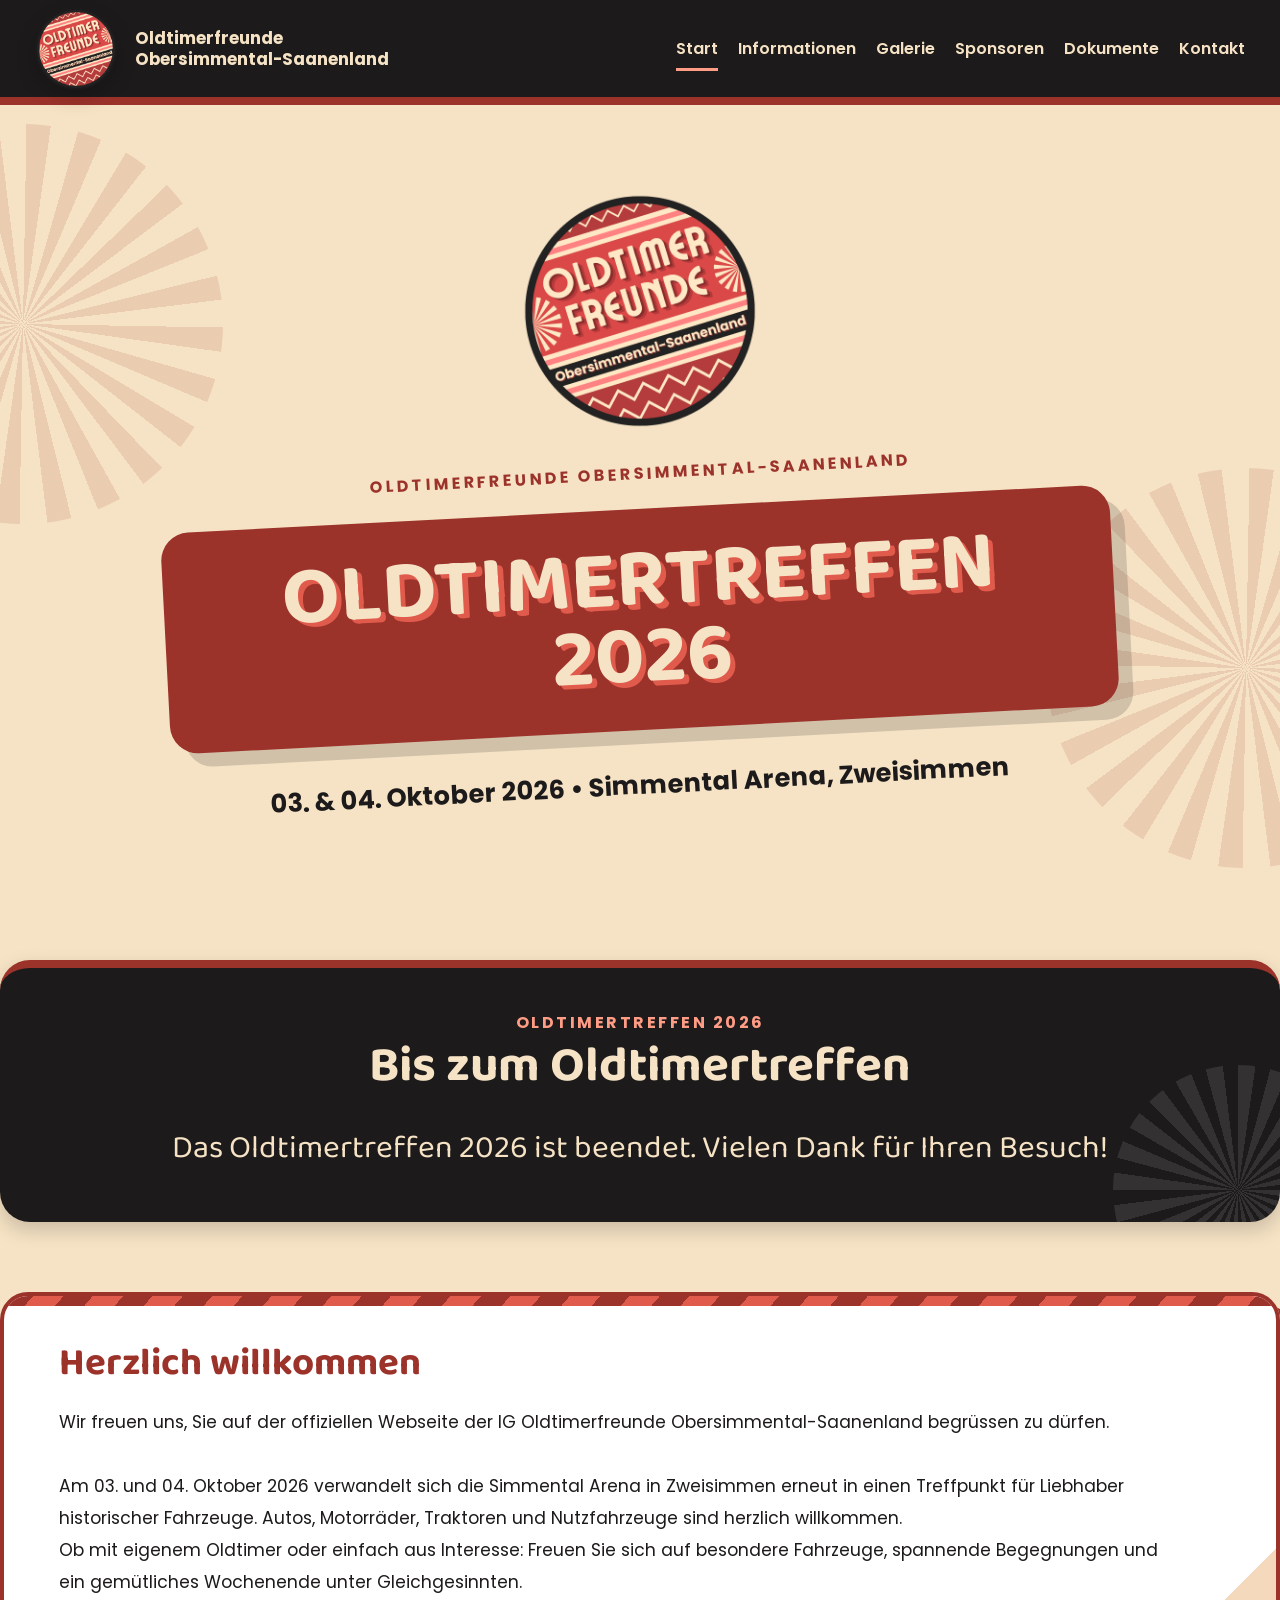
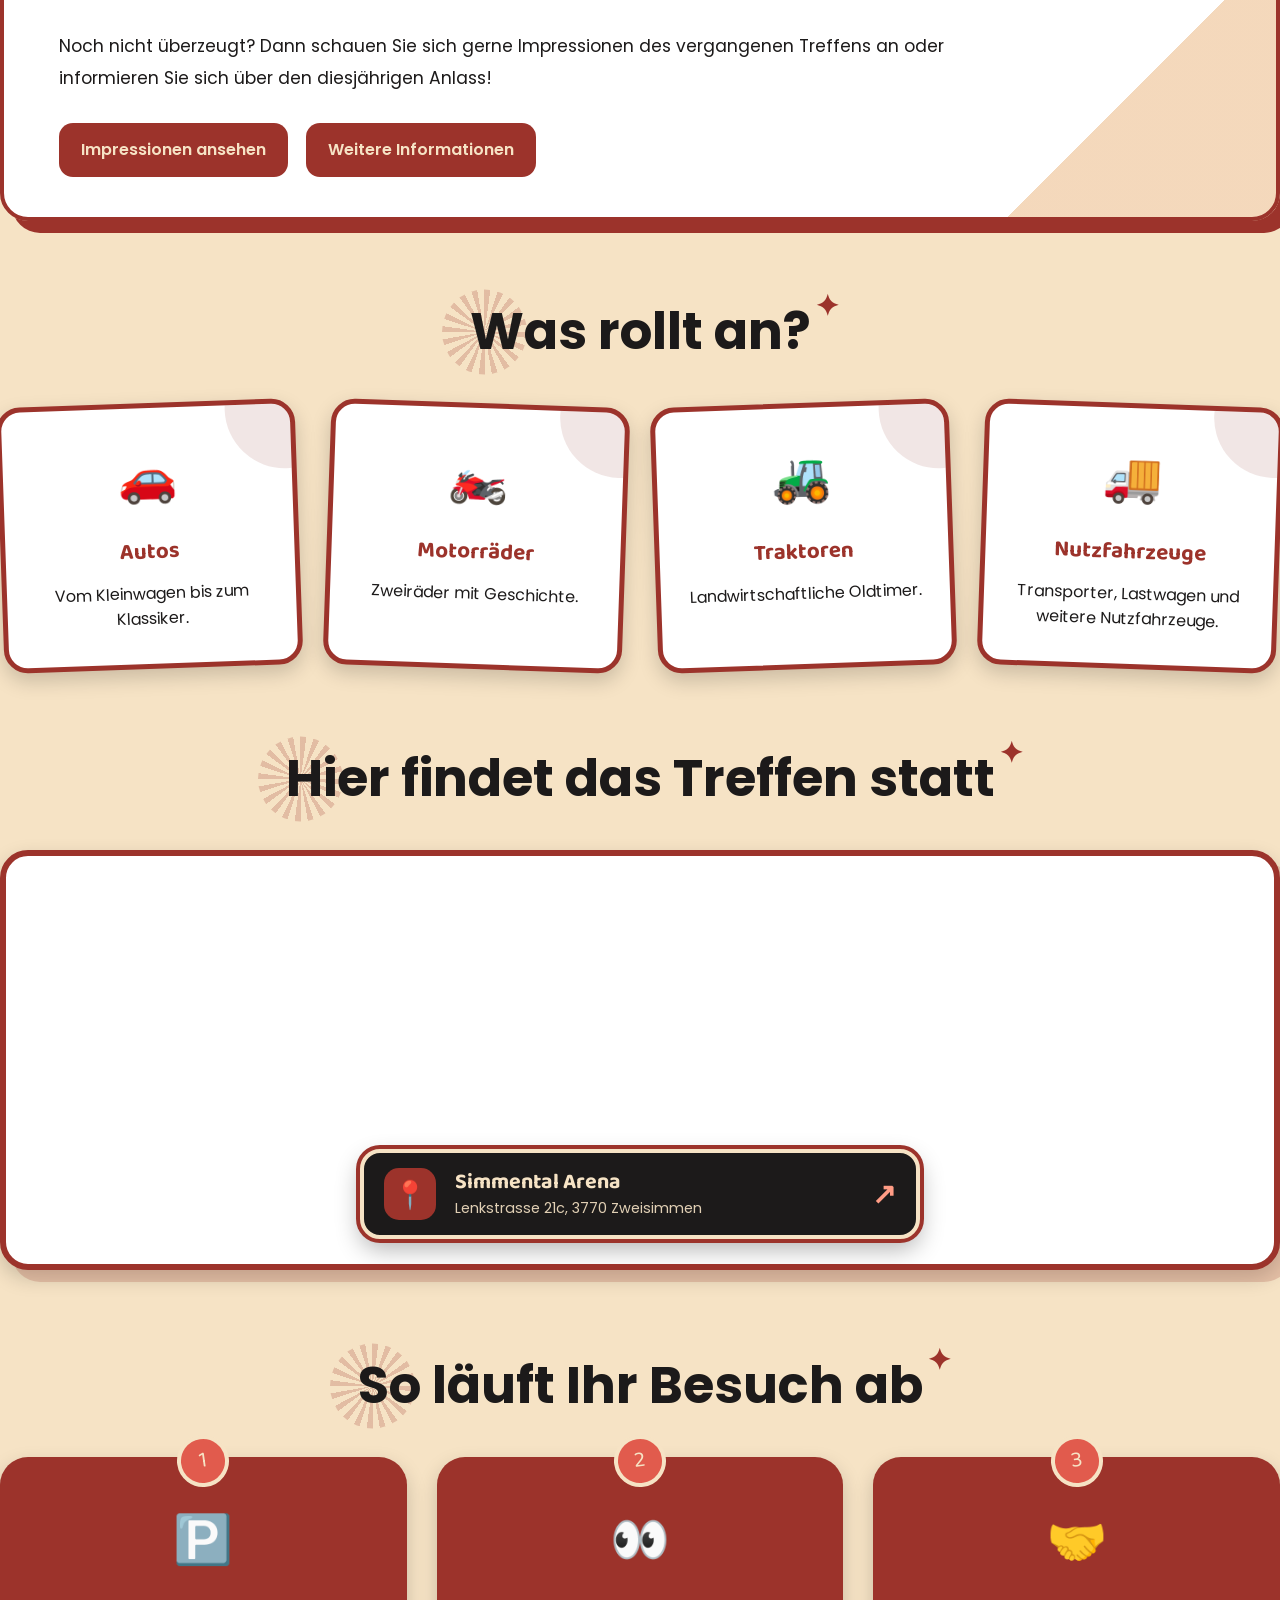
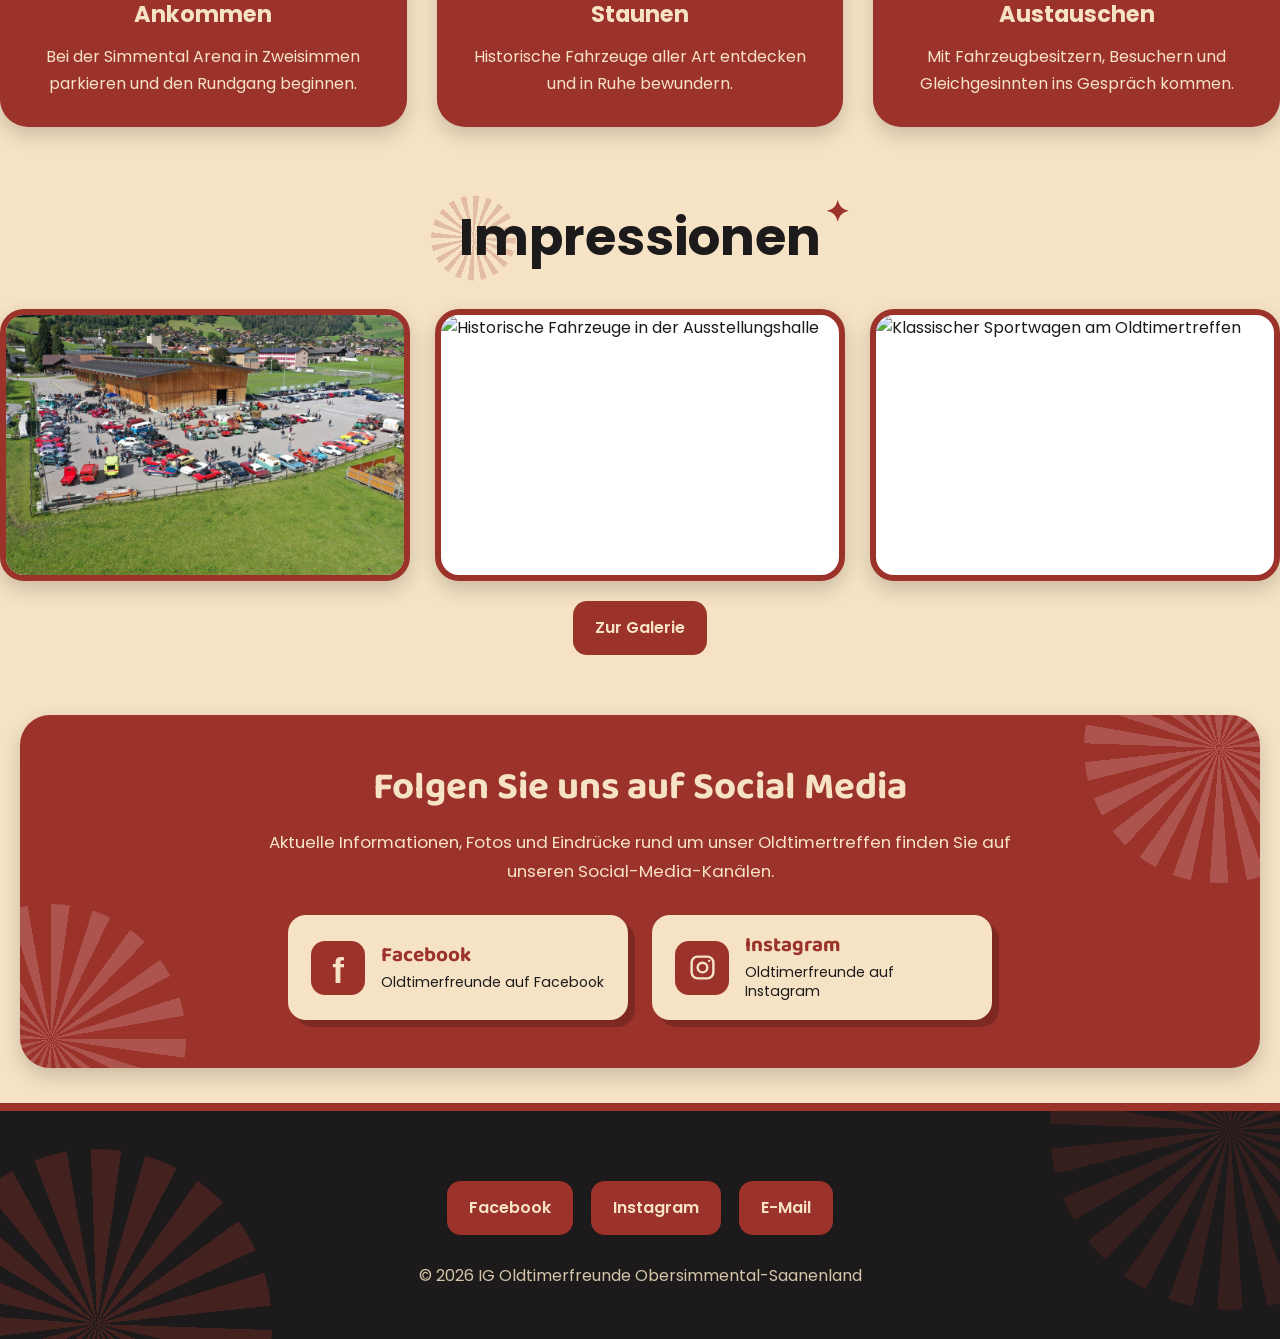
==== index.html @ 435eabb6 "Change logo image format from JPG to PNG Updated logo image format from JPG to PNG and adjusted refe" ====
<!doctype html>
<html lang="de">
    <head>
        <meta charset="UTF-8" />
        <meta name="viewport" content="width=device-width, initial-scale=1" />

        <title>Oldtimerfreunde Obersimmental-Saanenland | Startseite</title>

        <meta
            name="description"
            content="Offizielle Webseite der IG Oldtimerfreunde Obersimmental-Saanenland und des Oldtimertreffens 2026 in Zweisimmen." />

        <link rel="preconnect" href="https://fonts.googleapis.com" />
        <link rel="preconnect" href="https://fonts.gstatic.com" crossorigin />

        <link
            href="https://fonts.googleapis.com/css2?family=Poppins:ital,wght@0,100;0,200;0,300;0,400;0,500;0,600;0,700;0,800;0,900;1,100;1,200;1,300;1,400;1,500;1,600;1,700;1,800;1,900&family=Baloo+2:wght@500;600;700;800&display=swap"
            rel="stylesheet" />

        <link rel="icon" href="./images/logo.png" type="image/png" />
        <link rel="stylesheet" href="./stylesheet 2.0.css" />
    </head>

    <body>
        <!-- ================================================= -->
        <!-- HEADER -->
        <!-- ================================================= -->

        <header>
            <div class="header-left">
                <a href="./index.html" aria-label="Zur Startseite">
                    <img
                        src="./images/logo.png"
                        alt="Logo der Oldtimerfreunde Obersimmental-Saanenland"
                        class="brand-logo" />
                </a>

                <div class="brand">
                    Oldtimerfreunde<br />
                    Obersimmental-Saanenland
                </div>
            </div>

            <input type="checkbox" id="nav-toggle" class="nav-toggle" aria-label="Navigation öffnen" />

            <label for="nav-toggle" class="nav-toggle-label"> ☰ </label>

            <nav aria-label="Hauptnavigation">
                <a href="./index.html" class="active" aria-current="page"> Start </a>

                <a href="./Informationen.html"> Informationen </a>

                <a href="./galerie.html"> Galerie </a>

                <a href="./sponsoren.html"> Sponsoren </a>

                <a href="./dokumente.html"> Dokumente </a>

                <a href="./kontakt.html"> Kontakt </a>
            </nav>
        </header>

        <main>
            <!-- ================================================= -->
            <!-- HERO -->
            <!-- ================================================= -->

            <section class="hero">
                <div class="hero-decoration left"></div>
                <div class="hero-decoration right"></div>

                <div class="hero-content">
                    <img
                        src="./images/logo.png"
                        class="hero-logo"
                        alt="Logo der Oldtimerfreunde Obersimmental-Saanenland" />

                    <p class="hero-subtitle">Oldtimerfreunde Obersimmental-Saanenland</p>

                    <div class="hero-title">
                        <h1>
                            OLDTIMERTREFFEN<br />
                            2026
                        </h1>
                    </div>

                    <p class="hero-date">03. &amp; 04. Oktober 2026 • Simmental Arena, Zweisimmen</p>
                </div>
            </section>

            <!-- ================================================= -->
            <!-- COUNTDOWN -->
            <!-- ================================================= -->

            <section class="countdown" aria-labelledby="countdown-title">
                <p class="countdown-label">Oldtimertreffen 2026</p>

                <h2 id="countdown-title">Bis zum Oldtimertreffen</h2>

                <div id="countdown" class="countdown-grid" aria-live="polite">
                    <div class="countdown-unit">
                        <strong id="countdown-days">--</strong>
                        <span id="countdown-days-label">Tage</span>
                    </div>

                    <div class="countdown-unit">
                        <strong id="countdown-hours">--</strong>
                        <span id="countdown-hours-label">Stunden</span>
                    </div>

                    <div class="countdown-unit">
                        <strong id="countdown-minutes">--</strong>
                        <span id="countdown-minutes-label">Minuten</span>
                    </div>

                    <div class="countdown-unit">
                        <strong id="countdown-seconds">--</strong>
                        <span id="countdown-seconds-label">Sekunden</span>
                    </div>
                </div>
            </section>

            <!-- ================================================= -->
            <!-- WILLKOMMEN -->
            <!-- ================================================= -->
            <section class="welcome">
                <h2>Herzlich willkommen</h2>

                <p>
                    Wir freuen uns, Sie auf der offiziellen Webseite der IG Oldtimerfreunde Obersimmental-Saanenland
                    begrüssen zu dürfen.
                    <br /><br />
                    Am 03. und 04. Oktober 2026 verwandelt sich die Simmental Arena in Zweisimmen erneut in einen
                    Treffpunkt für Liebhaber historischer Fahrzeuge. Autos, Motorräder, Traktoren und Nutzfahrzeuge sind
                    herzlich willkommen.
                    <br />
                    Ob mit eigenem Oldtimer oder einfach aus Interesse: Freuen Sie sich auf besondere Fahrzeuge,
                    spannende Begegnungen und ein gemütliches Wochenende unter Gleichgesinnten.
                    <br /><br />
                    Noch nicht überzeugt? Dann schauen Sie sich gerne Impressionen des vergangenen Treffens an oder <br />
                    informieren Sie sich über den diesjährigen Anlass!
                </p>

                <div class="button">
                    <a href="./galerie.html"> Impressionen ansehen </a>

                    <a href="./Informationen.html"> Weitere Informationen </a>
                </div>
            </section>
            <!-- ================================================= -->
            <!-- FAHRZEUGE -->
            <!-- ================================================= -->

            <section>
                <h2 class="section-heading">Was rollt an?</h2>

                <div class="vehicle-grid">
                    <div class="vehicle-card">
                        <span class="icon" aria-hidden="true"> 🚗 </span>

                        <h3>Autos</h3>

                        <p>Vom Kleinwagen bis zum Klassiker.</p>
                    </div>

                    <div class="vehicle-card">
                        <span class="icon" aria-hidden="true"> 🏍️ </span>

                        <h3>Motorräder</h3>

                        <p>Zweiräder mit Geschichte.</p>
                    </div>

                    <div class="vehicle-card">
                        <span class="icon" aria-hidden="true"> 🚜 </span>

                        <h3>Traktoren</h3>

                        <p>Landwirtschaftliche Oldtimer.</p>
                    </div>

                    <div class="vehicle-card">
                        <span class="icon" aria-hidden="true"> 🚚 </span>

                        <h3>Nutzfahrzeuge</h3>

                        <p>Transporter, Lastwagen und weitere Nutzfahrzeuge.</p>
                    </div>
                </div>
            </section>
            
            <!-- ================================================= -->
            <!-- STANDORT -->
            <!-- ================================================= -->

            <section class="location-section">

                <h2 class="section-heading">
                    Hier findet das Treffen statt
                </h2>

                <div class="location-map-card">

                    <iframe
                        src="https://www.google.com/maps?q=Simmental%20Arena%2C%20Lenkstrasse%2021c%2C%203770%20Zweisimmen&output=embed"
                        title="Karte mit Standort der Simmental Arena in Zweisimmen"
                        loading="lazy"
                        tabindex="-1"
                        referrerpolicy="no-referrer-when-downgrade"
                    ></iframe>

                    <a
                        href="https://www.google.com/maps/search/?api=1&query=Simmental%20Arena%2C%20Lenkstrasse%2021c%2C%203770%20Zweisimmen"
                        class="location-map-link"
                        target="_blank"
                        rel="noopener noreferrer"
                        aria-label="Standort der Simmental Arena in Google Maps öffnen"
                    >

                        <span class="location-map-label">

                            <span class="location-map-icon" aria-hidden="true">
                                📍
                            </span>

                            <span class="location-map-text">

                                <strong>
                                    Simmental Arena
                                </strong>

                                <small>
                                    Lenkstrasse 21c, 3770 Zweisimmen
                                </small>

                            </span>

                            <span class="location-map-arrow" aria-hidden="true">
                                ↗
                            </span>

                        </span>

                    </a>

                </div>

            </section>

            <!-- ================================================= -->
            <!-- BESUCH -->
            <!-- ================================================= -->

            <section>
                <h2 class="section-heading">So läuft Ihr Besuch ab</h2>

                <div class="steps">
                    <div class="step">
                        <span class="step-number"> 1 </span>

                        <span class="step-icon" aria-hidden="true"> 🅿️ </span>

                        <h3>Ankommen</h3>

                        <p>Bei der Simmental Arena in Zweisimmen parkieren und den Rundgang beginnen.</p>
                    </div>

                    <div class="step">
                        <span class="step-number"> 2 </span>

                        <span class="step-icon" aria-hidden="true"> 👀 </span>

                        <h3>Staunen</h3>

                        <p>Historische Fahrzeuge aller Art entdecken und in Ruhe bewundern.</p>
                    </div>

                    <div class="step">
                        <span class="step-number"> 3 </span>

                        <span class="step-icon" aria-hidden="true"> 🤝 </span>

                        <h3>Austauschen</h3>

                        <p>Mit Fahrzeugbesitzern, Besuchern und Gleichgesinnten ins Gespräch kommen.</p>
                    </div>
                </div>
            </section>

            <!-- ================================================= -->
            <!-- GALERIE -->
            <!-- ================================================= -->

            <section>
                <h2 class="section-heading">Impressionen</h2>

                <div class="teaser-grid">
                    <a href="./galerie.html">
                        <img src="./images/10.JPG" alt="Übersicht über das Oldtimertreffen" />
                    </a>

                    <a href="./galerie.html">
                        <img src="./images/2.JPG" alt="Historische Fahrzeuge in der Ausstellungshalle" />
                    </a>

                    <a href="./galerie.html">
                        <img src="./images/5.JPG" alt="Klassischer Sportwagen am Oldtimertreffen" />
                    </a>
                </div>

                <div class="button">
                    <a href="./galerie.html"> Zur Galerie </a>
                </div>
            </section>

            <!-- ================================================= -->
            <!-- SOCIAL MEDIA -->
            <!-- ================================================= -->
            <section class="social-media">
                <h2>Folgen Sie uns auf Social Media</h2>

                <p>
                    Aktuelle Informationen, Fotos und Eindrücke rund um unser Oldtimertreffen finden Sie auf unseren
                    Social-Media-Kanälen.
                </p>

                <div class="social-links">
                    <a
                        href="https://www.facebook.com/share/1Cvqb2ysq7/?mibextid=wwXIfr"
                        class="social-card"
                        target="_blank"
                        rel="noopener noreferrer"
                        aria-label="Oldtimerfreunde auf Facebook besuchen">
                        <span class="social-icon facebook-icon" aria-hidden="true"> f </span>

                        <span class="social-text">
                            <strong>Facebook</strong>
                            <small>Oldtimerfreunde auf Facebook</small>
                        </span>
                    </a>

                    <a
                        href="https://www.instagram.com/oldtimerfreundeossa/"
                        class="social-card"
                        target="_blank"
                        rel="noopener noreferrer"
                        aria-label="Oldtimerfreunde auf Instagram besuchen">
                        <span class="social-icon instagram-icon" aria-hidden="true">
                            <svg viewBox="0 0 24 24">
                                <rect x="3" y="3" width="18" height="18" rx="5" ry="5"></rect>

                                <circle cx="12" cy="12" r="4"></circle>

                                <circle cx="17.5" cy="6.5" r="1" class="instagram-dot"></circle>
                            </svg>
                        </span>

                        <span class="social-text">
                            <strong>Instagram</strong>
                            <small>Oldtimerfreunde auf Instagram</small>
                        </span>
                    </a>
                </div>
            </section>
        </main>
        
        <!-- ================================================= -->
        <!-- FOOTER -->
        <!-- ================================================= -->

        <footer>
            <div class="button">
                <a
                    href="https://www.facebook.com/share/1Cvqb2ysq7/?mibextid=wwXIfr"
                    target="_blank"
                    rel="noopener noreferrer">
                    Facebook
                </a>

                <a href="https://www.instagram.com/oldtimerfreundeossa/" target="_blank" rel="noopener noreferrer">
                    Instagram
                </a>

                <a href="mailto:oldtimerfreunde.ossa@gmail.com"> E-Mail </a>
            </div>

            <p>© 2026 IG Oldtimerfreunde Obersimmental-Saanenland</p>
        </footer>

        <!-- ================================================= -->
        <!-- NACH-OBEN-BUTTON -->
        <!-- ================================================= -->

        <button id="backToTop" class="back-to-top" aria-label="Nach oben scrollen">
            <svg
                viewBox="0 0 24 24"
                fill="none"
                stroke="currentColor"
                stroke-width="2.5"
                stroke-linecap="round"
                stroke-linejoin="round">
                <path d="M6 15l6-6 6 6"></path>
            </svg>
        </button>

        <script src="./countdown.js"></script>
        <script src="./header.js"></script>
    </body>
</html>
---- stylesheet 2.0.css ----
/* ================================================= */
/* ROOT */
/* ================================================= */

:root {
    --color-cream: #f6e3c5;
    --color-black: #1c1a1a;
    --color-red: #e15b4d;
    --color-red-dark: #9c332b;
    --color-pink: #ff9c85;

    --shadow-standard: 0 8px 20px rgba(0, 0, 0, 0.18);
    --shadow: var(--shadow-standard);

    --font-display: "Baloo 2", sans-serif;
}


/* ================================================= */
/* RESET */
/* ================================================= */

* {
    margin: 0;
    padding: 0;
    box-sizing: border-box;
}

html {
    scroll-behavior: smooth;
}

body {
    font-family: Poppins, sans-serif;
    color: var(--color-black);
    line-height: 1.6;

    background-color: var(--color-cream);

    /*
       Weniger, kleinere und dunklere Strahlenverzierungen
       über die Seite verteilt.
    */
    background-image:
        repeating-conic-gradient(
            from 10deg at 8% 18%,
            rgba(156, 51, 43, 0.05) 0deg 8deg,
            transparent 8deg 16deg
        ),
        repeating-conic-gradient(
            from -8deg at 92% 38%,
            rgba(156, 51, 43, 0.045) 0deg 8deg,
            transparent 8deg 16deg
        ),
        repeating-conic-gradient(
            from 5deg at 50% 84%,
            rgba(156, 51, 43, 0.04) 0deg 8deg,
            transparent 8deg 16deg
        );

    background-size:
        420px 420px,
        360px 360px,
        320px 320px;

    background-repeat: no-repeat;
    background-position:
        -80px 90px,
        calc(100% + 40px) 180px,
        center calc(100% - 120px);
}

img {
    display: block;
    max-width: 100%;
}

a {
    color: inherit;
    text-decoration: none;
}

/* ================================================= */
/* HEADER */
/* ================================================= */

header {
    position: sticky;
    top: 0;
    z-index: 1000;

    display: flex;
    justify-content: space-between;
    align-items: center;

    height: 105px;
    padding: 0 35px;

    background: var(--color-black);
    border-bottom: 8px solid var(--color-red-dark);
}

.header-left {
    display: flex;
    align-items: center;
    gap: 18px;
}

.brand-logo {
    width: 82px;
    height: 82px;

    border-radius: 50%;
    object-fit: cover;

    box-shadow: var(--shadow);
    transition: 0.35s;
}

.brand-logo:hover {
    transform: rotate(-6deg) scale(1.05);
}

.brand {
    color: var(--color-cream);
    font-size: 1.05rem;
    font-weight: 700;
    line-height: 1.2;
}


/* ================================================= */
/* NAVIGATION */
/* ================================================= */

nav {
    display: flex;
    align-items: center;
    flex-wrap: wrap;
    gap: 20px;
}

nav a {
    position: relative;

    padding: 10px 0;

    color: var(--color-cream);
    font-weight: 600;

    transition: 0.25s;
}

nav a::after {
    content: "";

    position: absolute;
    left: 0;
    bottom: 0;

    width: 0;
    height: 3px;

    background: var(--color-pink);

    transition: 0.25s;
}

nav a:hover {
    color: var(--color-pink);
}

nav a:hover::after,
nav a.active::after {
    width: 100%;
}

nav a.active {
    color: var(--color-cream);
}

.nav-toggle {
    display: none;
}

.nav-toggle-label {
    display: none;
}

/* ================================================= */
/* HERO */
/* ================================================= */

.hero {
    --hero-angle: -3deg;

    position: relative;
    overflow: hidden;

    min-height: calc(100vh - 105px);
    min-height: calc(100svh - 105px);

    display: flex;
    justify-content: center;
    align-items: center;

    padding: 35px 30px 45px;

    background: var(--color-cream);
    text-align: center;
}

.hero-content {
    position: relative;
    z-index: 3;

    display: flex;
    flex-direction: column;
    align-items: center;

    width: 100%;
    max-width: 1250px;
}

.hero-logo {
    width: 240px;
    margin: 0 auto 30px;
}

.hero-subtitle {
    display: block;

    margin: 0 auto 22px;

    color: var(--color-red-dark);

    font-size: 1rem;
    font-weight: 700;
    letter-spacing: 3px;
    text-transform: uppercase;

    transform: rotate(var(--hero-angle));
}

.hero-title {
    display: block;

    width: min(950px, calc(100% - 80px));
    margin: 0 auto;
    padding: 34px 50px;

    background: var(--color-red-dark);
    border-radius: 28px;

    box-shadow: 14px 14px 0 rgba(0, 0, 0, 0.15);

    transform: rotate(var(--hero-angle));
}

.hero-title h1 {
    margin: 0;

    color: var(--color-cream);

    font-family: var(--font-display);
    font-size: clamp(3.2rem, 6.5vw, 6rem);
    line-height: 0.92;

    text-shadow: 5px 5px 0 var(--color-red);
}

.hero-date {
    display: block;

    width: fit-content;
    max-width: calc(100% - 40px);
    margin: 38px auto 0;

    color: var(--color-black);

    font-size: clamp(1.3rem, 2vw, 1.75rem);
    font-weight: 700;
    line-height: 1.4;

    transform: rotate(var(--hero-angle));
}


/* ================================================= */
/* HERO-DEKORATION */
/* ================================================= */

.hero::before {
    content: "";

    position: absolute;
    top: 19px;
    left: -177px;
    z-index: 1;

    width: 400px;
    height: 400px;

    border-radius: 50%;

    background: repeating-conic-gradient(
        rgba(156, 51, 43, 0.13) 1deg 8deg,
        transparent 8deg 16deg
    );

    pointer-events: none;
}

.hero::after {
    content: "";

    position: absolute;
    right: -166px;
    bottom: 32px;
    z-index: 1;

    width: 400px;
    height: 400px;

    border-radius: 50%;

    background: repeating-conic-gradient(
        rgba(156, 51, 43, 0.13) 1deg 8deg,
        transparent 8deg 16deg
    );

    pointer-events: none;
}


/* Sterne und Eintritt-frei-Symbol ausblenden */

.hero-stars,
.hero-ticket {
    display: none;
}

/* ================================================= */
/* INFO-KACHELN – ÜBERARBEITETE VERSION */
/* ================================================= */

.info-box {
    display: grid;
    grid-template-columns: repeat(4, minmax(0, 1fr));
    gap: 24px;

    width: 100%;
    max-width: 1450px;
    margin: 45px auto 65px;
}

.info-box > div {
    position: relative;
    overflow: hidden;

    display: grid;
    grid-template-columns: 66px 1fr;
    grid-template-rows: auto auto;
    column-gap: 18px;
    align-items: center;

    min-height: 145px;
    padding: 25px 26px;

    color: var(--color-black);
    background: white;

    border: 4px solid var(--color-red-dark);
    border-radius: 24px;

    text-align: left;

    box-shadow:
        8px 8px 0 rgba(156, 51, 43, 0.16),
        0 8px 20px rgba(0, 0, 0, 0.08);

    transition:
        transform 0.3s,
        box-shadow 0.3s,
        background 0.3s;
}

/* Kleine rote Fläche oben */

.info-box > div::after {
    content: "";

    position: absolute;
    top: 0;
    left: 0;

    width: 100%;
    height: 8px;

    background: linear-gradient(
        90deg,
        var(--color-red-dark),
        var(--color-red)
    );
}

/* Icon-Kreis */

.info-box > div::before {
    grid-column: 1;
    grid-row: 1 / 3;

    display: flex;
    justify-content: center;
    align-items: center;

    width: 62px;
    height: 62px;

    color: var(--color-cream);
    background: var(--color-red-dark);

    border-radius: 18px;

    font-size: 1.9rem;

    box-shadow: 5px 5px 0 rgba(0, 0, 0, 0.14);

    transform: rotate(-4deg);
}

/* Unterschiedliche Symbole */

.info-box > div:nth-child(1)::before {
    content: "📍";
}

.info-box > div:nth-child(2)::before {
    content: "📅";
}

.info-box > div:nth-child(3)::before {
    content: "🕙";
}

.info-box > div:nth-child(4)::before {
    content: "🎟";
}

.info-box > div:hover {
    background: var(--color-cream);

    box-shadow:
        11px 11px 0 rgba(156, 51, 43, 0.22),
        0 12px 24px rgba(0, 0, 0, 0.1);

    transform: translateY(-7px);
}

.info-box h3 {
    grid-column: 2;
    grid-row: 1;

    margin: 0 0 5px;

    color: var(--color-red-dark);

    font-family: var(--font-display);
    font-size: 1.8rem;
    line-height: 1.15;
}

.info-box p {
    grid-column: 2;
    grid-row: 2;

    margin: 0;

    color: var(--color-black);

    font-size: 0.98rem;
    font-weight: 500;
    line-height: 1.5;
}


/* ================================================= */
/* INFO-KACHELN RESPONSIVE */
/* ================================================= */

@media (max-width: 1200px) {
    .info-box {
        grid-template-columns: repeat(2, minmax(0, 1fr));
        max-width: 950px;
    }
}

@media (max-width: 650px) {
    .info-box {
        grid-template-columns: 1fr;
        gap: 18px;

        margin-top: 30px;
    }

    .info-box > div {
        grid-template-columns: 56px 1fr;

        min-height: 125px;
        padding: 22px 20px;
    }

    .info-box > div::before {
        width: 52px;
        height: 52px;

        border-radius: 15px;

        font-size: 1.55rem;
    }

    .info-box h3 {
        font-size: 1.4rem;
    }

    .info-box p {
        font-size: 0.93rem;
    }
}

/* ================================================= */
/* COUNTDOWN */
/* ================================================= */

.countdown {
    position: relative;
    overflow: hidden;

    width: 100%;
    max-width: 1450px;
    margin: 60px auto;
    padding: 42px 45px 48px;

    color: var(--color-cream);
    background: var(--color-black);

    border-top: 8px solid var(--color-red-dark);
    border-radius: 30px;

    text-align: center;

    box-shadow: var(--shadow);
}

.countdown::after {
    content: "";

    position: absolute;
    right: -83px;
    bottom: -93px;

    width: 250px;
    height: 250px;

    border-radius: 50%;

    background: repeating-conic-gradient(
        rgba(255, 255, 255, 0.1) 0deg 8deg,
        transparent 7deg 15deg
    );

    pointer-events: none;
}

.countdown-label {
    position: relative;
    z-index: 2;

    margin-bottom: 4px;

    color: var(--color-pink);

    font-size: 1rem;
    font-weight: 700;
    letter-spacing: 2.5px;
    text-transform: uppercase;
}

.countdown h2 {
    position: relative;
    z-index: 2;

    width: 100%;
    max-width: 100%;
    margin: 0 auto 30px;

    color: var(--color-cream);

    font-family: var(--font-display);
    font-size: clamp(2rem, 4vw, 3.1rem);
    line-height: 1.08;
    text-align: center;
}

.countdown-grid {
    position: relative;
    z-index: 2;

    display: grid;
    grid-template-columns: repeat(4, minmax(120px, 1fr));
    gap: 18px;

    max-width: 950px;
    margin: auto;
}

.countdown-unit {
    padding: 20px 15px;

    color: var(--color-red-dark);
    background: var(--color-cream);

    border: 4px solid var(--color-red-dark);
    border-radius: 20px;

    box-shadow: 6px 6px 0 rgba(0, 0, 0, 0.25);

    transition: transform 0.3s;
}

.countdown-unit:hover {
    transform: translateY(-5px);
}

.countdown-unit strong {
    display: block;

    font-family: var(--font-display);
    font-size: clamp(2.1rem, 4vw, 3.3rem);
    line-height: 1;
}

.countdown-unit span {
    display: block;

    margin-top: 7px;

    color: var(--color-black);

    font-size: 0.95rem;
    font-weight: 600;
}

.countdown-message {
    grid-column: 1 / -1;

    color: var(--color-cream);

    font-family: var(--font-display);
    font-size: clamp(1.4rem, 3vw, 2rem);
}

@media (max-width: 750px) {
    .countdown {
        padding: 36px 22px 40px;
    }

    .countdown-grid {
        grid-template-columns: repeat(2, minmax(110px, 1fr));
    }
}

@media (max-width: 420px) {
    .countdown-grid {
        gap: 12px;
    }

    .countdown-unit {
        padding: 16px 8px;
    }

    .countdown-unit span {
        font-size: 0.82rem;
    }
}

/* ================================================= */
/* WILLKOMMEN */
/* ================================================= */

.welcome {
    position: relative;
    overflow: hidden;

    max-width: 1350px;
    margin: 70px auto;
    padding: 45px 55px 40px;

    background:
        linear-gradient(
            135deg,
            white 0%,
            white 85%,
            rgba(225, 91, 77, 0.08) 85%,
            rgba(225, 91, 77, 0.08) 100%
        );

    border: 4px solid var(--color-red-dark);
    border-radius: 28px;

    box-shadow: 12px 12px 0 var(--color-red-dark);
}

/* Roter Dekorationsstreifen oben */

.welcome::before {
    content: "";

    position: absolute;
    top: 0;
    left: 0;

    width: 100%;
    height: 10px;

    background: repeating-linear-gradient(
        131deg,
        var(--color-red-dark) 0 22px,
        var(--color-red) 22px 45px
    );
}

/* Dezente Jahreszahl auf der rechten Seite */

.welcome::after {

    position: absolute;
    top: 50%;
    right: 35px;

    color: var(--color-red-dark);

    font-family: var(--font-display);
    font-size: 7rem;
    font-weight: 800;
    line-height: 1;

    opacity: 0.07;

    transform: translateY(-50%) rotate(-90deg);

    pointer-events: none;
}

.welcome h2 {
    position: relative;
    z-index: 2;

    margin-bottom: 20px;

    color: var(--color-red-dark);

    font-family: var(--font-display);
    font-size: clamp(1.8rem, 3vw, 2.5rem);
    line-height: 1.2;
}

.welcome p {
    position: relative;
    z-index: 2;

    max-width: 1100px;

    font-size: 1.08rem;
    line-height: 1.85;
}

.welcome .button {
    position: relative;
    z-index: 2;

    justify-content: flex-start;

    margin-top: 28px;
    margin-bottom: 0;
}

.welcome .button a {
    min-width: 190px;

    text-align: center;
}


/* ================================================= */
/* ABSCHNITTSÜBERSCHRIFTEN */
/* ================================================= */

.section-heading {
    display: block;
    position: relative;

    width: fit-content;
    max-width: 1450px;

    margin: 70px auto 30px;

    font-size: clamp(2rem, 4vw, 3.2rem);
}

.section-heading::before {
    content: "";

    position: absolute;
    top: 50%;
    left: -28px;
    z-index: -1;

    width: 85px;
    height: 85px;

    border-radius: 50%;

    background: repeating-conic-gradient(
        var(--color-red-dark) 0deg 8deg,
        transparent 8deg 18deg
    );

    opacity: 0.22;

    transform: translateY(-50%);
}

.section-heading::after {
    content: "✦";

    position: absolute;
    top: -8px;
    right: -28px;

    color: var(--color-red-dark);
    font-size: 1.8rem;
}


/* ================================================= */
/* FAHRZEUGE */
/* ================================================= */

.vehicle-grid {
    display: grid;
    grid-template-columns: repeat(auto-fit, minmax(220px, 1fr));
    gap: 28px;

    width: 100%;
    max-width: 1450px;

    margin: auto;
}

.vehicle-card {
    position: relative;
    overflow: hidden;

    padding: 32px 22px;

    background: white;

    border: 5px solid var(--color-red-dark);
    border-radius: 24px;

    text-align: center;

    box-shadow: var(--shadow);

    transition: 0.3s;
    animation: fadeUp 0.8s ease;
}

.vehicle-card:nth-child(odd) {
    transform: rotate(-2deg);
}

.vehicle-card:nth-child(even) {
    transform: rotate(2deg);
}

.vehicle-card:hover {
    color: var(--color-cream);
    background: var(--color-red);

    transform: translateY(-10px) rotate(0deg);
}

.vehicle-card::before {
    content: "";

    position: absolute;
    top: -55px;
    right: -55px;

    width: 120px;
    height: 120px;

    border-radius: 50%;

    background: rgba(141, 48, 40, 0.12);
}

.vehicle-card .icon {
    display: block;

    margin-bottom: 18px;

    font-size: 3rem;
}

.vehicle-card h3 {
    margin-bottom: 10px;

    color: var(--color-red-dark);

    font-family: var(--font-display);
    font-size: 1.4rem;
}

.vehicle-card:hover h3 {
    color: var(--color-cream);
}

.vehicle-card p {
    font-size: 1rem;
    line-height: 1.6;
}


/* ================================================= */
/* ABLAUF */
/* ================================================= */

.steps {
    display: grid;
    grid-template-columns: repeat(auto-fit, minmax(250px, 1fr));
    gap: 30px;

    width: 100%;
    max-width: 1450px;

    margin: 20px auto 0;
}

.step {
    position: relative;

    padding: 45px 25px 30px;

    color: var(--color-cream);
    background: var(--color-red-dark);

    border-radius: 28px;

    text-align: center;

    box-shadow: var(--shadow);

    transition: 0.3s;
    animation: fadeUp 0.8s ease;
}

.step:hover {
    transform: translateY(-8px);
}

.step-number {
    position: absolute;
    top: -22px;
    left: 50%;

    display: flex;
    justify-content: center;
    align-items: center;

    width: 52px;
    height: 52px;

    color: var(--color-cream);
    background: var(--color-red);

    border: 4px solid var(--color-cream);
    border-radius: 50%;

    font-family: var(--font-display);
    font-size: 1.4rem;

    transform: translateX(-50%) rotate(-8deg);
}

.step-icon {
    display: block;

    margin-bottom: 18px;

    font-size: 3rem;
}

.step h3 {
    margin-bottom: 10px;

    color: var(--color-cream);
    font-size: 1.4rem;
}

.step p {
    line-height: 1.7;
}


/* ================================================= */
/* GALERIE-TEASER */
/* ================================================= */

.teaser-grid {
    display: grid;
    grid-template-columns: repeat(auto-fit, minmax(260px, 1fr));
    gap: 25px;

    width: 100%;
    max-width: 1450px;

    margin: 20px auto 0;
}

.teaser-grid a {
    display: block;
    overflow: hidden;

    background: white;

    border: 6px solid var(--color-red-dark);
    border-radius: 24px;

    box-shadow: var(--shadow);

    transition: 0.35s;
}

.teaser-grid a:hover {
    transform: rotate(-2deg) translateY(-8px);
}

.teaser-grid img {
    width: 100%;
    height: 260px;

    object-fit: cover;

    transition: 0.4s;
}

.teaser-grid a:hover img {
    transform: scale(1.08);
}


/* ================================================= */
/* BUTTONS */
/* ================================================= */

.button {
    position: relative;
    z-index: 2;

    display: flex;
    justify-content: center;
    flex-wrap: wrap;
    gap: 18px;

    margin-top: 20px;
    margin-bottom: 28px;
}

.button a {
    padding: 14px 22px;

    color: var(--color-cream);
    background: var(--color-red-dark);

    border-radius: 14px;

    font-weight: 600;

    transition: 0.3s;
}

.button a:hover {
    background: var(--color-red);

    transform: translateY(-4px);
}

/* ================================================= */
/* SOCIAL MEDIA – BEREINIGTE VERSION */
/* ================================================= */

.social-media {
    position: relative;
    overflow: hidden;

    display: block;

    width: calc(100% - 40px);
    max-width: 1450px;
    margin: 60px auto 0;
    padding: 42px 35px 48px;

    color: var(--color-cream);
    background: var(--color-red-dark);

    border-radius: 30px;

    text-align: center;

    box-shadow: var(--shadow);
}


/* Sonnenstrahl links unten */

.social-media::before {
    content: "";

    position: absolute;
    left: -104px;
    bottom: -106px;

    width: 270px;
    height: 270px;

    border-radius: 50%;

    background: repeating-conic-gradient(
        rgba(255, 255, 255, 0.16) 0deg 8deg,
        transparent 8deg 18deg
    );

    pointer-events: none;
}


/* Sonnenstrahl rechts oben */

.social-media::after {
    content: "";

    position: absolute;
    top: -102px;
    right: -94px;

    width: 270px;
    height: 270px;

    border-radius: 50%;

    background: repeating-conic-gradient(
        rgba(255, 255, 255, 0.16) 0deg 8deg,
        transparent 8deg 16deg
    );

    pointer-events: none;
}


.social-media > h2 {
    position: relative;
    z-index: 2;

    margin: 0 0 10px;

    color: var(--color-cream);

    font-family: var(--font-display);
    font-size: clamp(2rem, 3vw, 2.4rem);
}


.social-media > p {
    position: relative;
    z-index: 2;

    max-width: 760px;
    margin: 0 auto;

    color: var(--color-cream);

    font-size: 1.05rem;
    line-height: 1.7;
}


/* ================================================= */
/* SOCIAL-MEDIA-KARTEN */
/* ================================================= */

.social-links {
    position: relative;
    z-index: 2;

    display: grid;
    grid-template-columns: repeat(2, minmax(250px, 340px));
    justify-content: center;
    gap: 24px;

    max-width: 760px;
    margin: 30px auto 0;
}


.social-card {
    display: flex;
    align-items: center;
    gap: 16px;

    min-height: 96px;
    padding: 16px 20px;

    color: var(--color-black);
    background: var(--color-cream);

    border: 3px solid transparent;
    border-radius: 18px;

    text-align: left;

    box-shadow: 7px 7px 0 rgba(0, 0, 0, 0.2);

    transition:
        transform 0.3s,
        background 0.3s,
        border-color 0.3s,
        box-shadow 0.3s;
}


.social-card:hover {
    background: white;
    border-color: var(--color-pink);

    box-shadow: 9px 9px 0 rgba(0, 0, 0, 0.22);

    transform: translateY(-5px);
}


.social-icon {
    flex: 0 0 54px;

    display: flex;
    justify-content: center;
    align-items: center;

    width: 54px;
    height: 54px;

    color: var(--color-cream);
    background: var(--color-red-dark);

    border-radius: 14px;

    font-family: Arial, sans-serif;
    font-size: 2.2rem;
    font-weight: 700;
    line-height: 1;
}


.facebook-icon {
    padding-top: 5px;
}


.instagram-icon svg {
    display: block;

    width: 29px;
    height: 29px;

    fill: none;
    stroke: currentColor;
    stroke-width: 2;
    stroke-linecap: round;
    stroke-linejoin: round;
}


.instagram-icon .instagram-dot {
    fill: currentColor;
    stroke: none;
}


.social-text {
    display: flex;
    flex-direction: column;
    justify-content: center;

    min-width: 0;
}


.social-text strong {
    color: var(--color-red-dark);

    font-family: var(--font-display);
    font-size: 1.3rem;
    line-height: 1.2;
}


.social-text small {
    margin-top: 4px;

    color: var(--color-black);

    font-size: 0.88rem;
    line-height: 1.35;
}


/* ================================================= */
/* SOCIAL MEDIA RESPONSIVE */
/* ================================================= */

@media (max-width: 700px) {
    .social-media {
        width: calc(100% - 20px);
        padding: 35px 20px 40px;
    }

    .social-links {
        grid-template-columns: 1fr;
        max-width: 360px;
    }

    .social-card {
        width: 100%;
    }

    .social-media::before {
        left: -115px;
        bottom: -140px;

        width: 240px;
        height: 240px;
    }

    .social-media::after {
        top: -135px;
        right: -115px;

        width: 240px;
        height: 240px;
    }
}
/* ================================================= */
/* FOOTER */
/* ================================================= */

footer {
    position: relative;
    overflow: hidden;

    margin-top: 35px;
    padding: 50px 20px;

    color: var(--color-cream);
    background: var(--color-black);

    border-top: 8px solid var(--color-red-dark);

    text-align: center;
}

footer::before {
    content: "";

    position: absolute;
    bottom: -160px;
    left: -78px;

    width: 350px;
    height: 350px;

    border-radius: 50%;

    background: repeating-conic-gradient(
        var(--color-red-dark) -3deg 8deg,
        transparent 8deg 16deg
    );

    opacity: 0.3;
}

footer::after {
    content: "";

    position: absolute;
    top: -161px;
    right: -130px;

    width: 360px;
    height: 360px;

    border-radius: 50%;

    background: repeating-conic-gradient(
        var(--color-red-dark) 0deg 8deg,
        transparent 8deg 16deg
    );

    opacity: 0.2;
}

footer p {
    position: relative;
    z-index: 2;

    opacity: 0.85;
}


/* ================================================= */
/* BACK TO TOP */
/* ================================================= */

.back-to-top {
    position: fixed;
    right: 25px;
    bottom: 25px;

    width: 55px;
    height: 55px;

    border: 4px solid var(--color-cream);
    border-radius: 50%;

    background: var(--color-red-dark);
    color: var(--color-cream);

    cursor: pointer;

    display: flex;
    justify-content: center;
    align-items: center;

    box-shadow: 0 8px 20px rgba(0, 0, 0, 0.18);

    opacity: 0;
    pointer-events: none;
    transition: 0.3s;
    z-index: 999;
}

.back-to-top.visible {
    opacity: 1;
    pointer-events: auto;
}

.back-to-top:hover {
    background: var(--color-red);
    border-color: white;
    transform: translateY(-5px);
}

.back-to-top svg {
    width: 24px;
    height: 24px;
}


/* ================================================= */
/* ANIMATIONEN */
/* ================================================= */

@keyframes fadeUp {
    from {
        opacity: 0;
        transform: translateY(35px);
    }

    to {
        opacity: 1;
        transform: translateY(0);
    }
}


/* ================================================= */
/* UNTERSEITEN */
/* ================================================= */

.page-header {
    max-width: 1100px;
    margin: 70px auto 50px;

    text-align: center;
}

.page-header h1 {
    margin-bottom: 15px;

    color: var(--color-red-dark);

    font-family: var(--font-display);
    font-size: 3.5rem;
}

.page-header p {
    max-width: 700px;
    margin: auto;

    font-size: 1.2rem;
}

.content {
    max-width: 1100px;
    margin: auto;
}

.content section {
    margin-bottom: 60px;
}


/* ================================================= */
/* SPONSOREN UND ALLGEMEINE KARTEN */
/* ================================================= */

.card-grid {
    display: grid;
    grid-template-columns: repeat(2, minmax(0, 1fr));
    gap: 30px;

    max-width: 1100px;
    margin: 0 auto 60px;
}

.card {
    max-width: 1100px;
    margin: 0 auto 60px;
    padding: 35px;

    background: white;

    border: 5px solid var(--color-red-dark);
    border-radius: 26px;

    box-shadow: var(--shadow-standard);
}

.card-grid .card {
    margin: 0;
}

.card h2 {
    margin-bottom: 15px;

    color: var(--color-red-dark);

    font-family: var(--font-display);
    font-size: 2rem;
}

.card p {
    margin-bottom: 15px;

    font-size: 1.05rem;
    line-height: 1.8;
}

.card .button {
    justify-content: flex-start;

    margin-top: 25px;
    margin-bottom: 0;
}

/* ================================================= */
/* ANKLICKBARE SPONSORENKARTEN */
/* ================================================= */

.sponsor-company-link {
    color: var(--color-black);
    cursor: pointer;
}

.sponsor-company-link:hover {
    box-shadow:
        14px 14px 0 rgba(156, 51, 43, 0.23),
        0 12px 25px rgba(0, 0, 0, 0.12);

    transform: translateY(-7px);
}

.sponsor-company-link:focus-visible {
    outline: 5px solid var(--color-pink);
    outline-offset: 6px;
}

.sponsor-website-hint {
    position: relative;
    z-index: 2;

    display: inline-block;

    width: fit-content;
    margin: 18px auto 0;
    padding: 8px 15px;

    color: var(--color-red-dark);
    background: var(--color-cream);

    border: 2px solid var(--color-red-dark);
    border-radius: 999px;

    font-size: 0.85rem;
    font-weight: 700;

    transition:
        color 0.3s,
        background 0.3s,
        transform 0.3s;
}

.sponsor-company-link:hover .sponsor-website-hint {
    color: var(--color-cream);
    background: var(--color-red-dark);

    transform: translateY(-2px);
}
/* ================================================= */
/* HINWEIS-KACHEL BEI WICHTIGEN INFORMATIONEN */
/* ================================================= */

.info-update-card {
    grid-column: 1 / -1;

    position: relative;
    overflow: hidden;

    width: min(1100px, 100%);
    min-height: 240px;
    margin: 18px auto 0;
    padding: 62px 40px 54px;

    display: flex;
    flex-direction: column;
    justify-content: center;
    align-items: center;

    color: var(--color-cream);
    background: var(--color-red-dark);

    text-align: center;

    border: 4px solid var(--color-red-dark);
    border-radius: 28px;

    box-shadow:
        14px 14px 0 rgba(156, 51, 43, 0.22),
        0 10px 24px rgba(0, 0, 0, 0.12);
}

/* Oberes Absperrband */
.info-update-card::before {
    content: "";

    position: absolute;
    top: 0;
    left: 0;

    width: 100%;
    height: 16px;

    background: repeating-linear-gradient(
        -45deg,
        var(--color-cream) 0 16px,
        var(--color-red) 16px 32px
    );
}

/* Unteres Deko-Element rechts */
.info-update-card::after {
    content: "";

    position: absolute;
    right: -70px;
    bottom: -95px;

    width: 210px;
    height: 210px;

    border-radius: 50%;

    background: repeating-conic-gradient(
        rgba(255, 255, 255, 0.14) 0deg 8deg,
        transparent 8deg 16deg
    );

    pointer-events: none;
}

.info-update-card .info-update-icon {
    position: relative;
    z-index: 2;

    display: block;
    margin-bottom: 10px;

    color: var(--color-pink);
    font-size: 2.4rem;
    line-height: 1;
}

.info-update-card h2 {
    position: relative;
    z-index: 2;

    max-width: 820px;
    margin: 0 auto;

    color: var(--color-cream);

    font-family: var(--font-display);
    font-size: clamp(2.1rem, 4vw, 3.6rem);
    line-height: 1.12;
    text-align: center;
}

.info-update-card p {
    position: relative;
    z-index: 2;

    max-width: 720px;
    margin: 18px auto 0;

    color: var(--color-cream);

    font-size: 1.05rem;
    line-height: 1.7;
    text-align: center;
}
/* Hinweis-Kachel wirklich zentrieren */

.important-info-grid .info-update-card {
    grid-column: 1 / -1;
    justify-self: center;

    width: min(1100px, calc(100% - 40px));
    margin: 18px auto 0;
}

@media (max-width: 650px) {
    .info-update-card {
        min-height: 210px;
        padding: 52px 22px 40px;
    }

    .info-update-card::before {
        height: 13px;
    }

    .info-update-card h2 {
        font-size: clamp(1.7rem, 8vw, 2.5rem);
    }

    .info-update-card p {
        font-size: 0.98rem;
    }
    .important-info-grid .info-update-card {
        width: 100%;
    }
}

/* ================================================= */
/* SPONSORENLOGOS */
/* ================================================= */

.sponsor-logo-grid {
    display: grid;
    grid-template-columns: repeat(auto-fit, minmax(180px, 1fr));
    gap: 25px;

    margin-top: 30px;
}

.sponsor-logo {
    display: flex;
    justify-content: center;
    align-items: center;

    min-height: 160px;
    padding: 25px;

    background: white;

    border: 4px solid var(--color-red-dark);
    border-radius: 22px;

    box-shadow: var(--shadow-standard);

    transition: 0.3s;
}

.sponsor-logo:hover {
    transform: translateY(-6px);
}

.sponsor-logo img {
    width: 100%;
    max-width: 220px;
    max-height: 110px;

    object-fit: contain;
}


/* ================================================= */
/* RESPONSIVE BIS 1200 PX */
/* ================================================= */

@media (max-width: 1200px) {
    .info-box {
        grid-template-columns: repeat(2, minmax(0, 1fr));
        max-width: 900px;
    }
}

/* ================================================= */
/* RESPONSIVE BIS 1000 PX */
/* ================================================= */

@media (max-width: 1000px) {
    header {
        padding: 0 20px;
    }

    .brand {
        font-size: 0.95rem;
    }

    nav {
        gap: 18px;
    }

    .hero-logo {
        width: 165px;
    }

    .hero-title {
        width: min(800px, calc(100% - 50px));
        padding: 30px 36px;
    }

    .hero::before {
        width: 260px;
        height: 260px;
    }

    .hero::after {
        width: 240px;
        height: 240px;
    }
}


/* ================================================= */
/* RESPONSIVE BIS 800 PX */
/* ================================================= */

@media (max-width: 800px) {
    header {
        height: 85px;
    }

    .brand {
        display: none;
    }

    .brand-logo {
        width: 68px;
        height: 68px;
    }

    .nav-toggle-label {
        display: block;

        color: var(--color-cream);
        font-size: 2rem;

        cursor: pointer;
    }

    nav {
        position: absolute;
        top: 85px;
        left: 0;

        display: none;
        flex-direction: column;
        align-items: center;
        gap: 20px;

        width: 100%;
        padding: 20px 0;

        background: var(--color-black);
        border-top: 5px solid var(--color-red-dark);
    }

    .nav-toggle:checked ~ nav {
        display: flex;
    }

    .hero {
        min-height: calc(100vh - 85px);
        min-height: calc(100svh - 85px);

        padding: 30px 18px 35px;
    }

    .hero-logo {
        width: 135px;
        margin-bottom: 22px;
    }

    .hero-subtitle {
        margin-bottom: 17px;

        font-size: 0.85rem;
        letter-spacing: 2px;
    }

    .hero-title {
        width: calc(100% - 25px);
        padding: 25px 18px;
    }

    .hero-title h1 {
        font-size: clamp(2.3rem, 10vw, 4rem);
    }

    .hero-date {
        margin-top: 27px;

        font-size: 1.05rem;
    }

    .hero::before {
        top: -60px;
        left: 10px;

        width: 190px;
        height: 190px;
    }

    .hero::after {
        right: 10px;
        bottom: 10px;

        width: 175px;
        height: 175px;
    }

    .info-box {
        grid-template-columns: repeat(2, minmax(0, 1fr));

        max-width: 680px;
        margin-top: 25px;
    }

    .welcome {
        padding: 30px;
    }

    .card-grid {
        grid-template-columns: 1fr;
    }

    .card {
        padding: 28px 22px;
    }

    .card h2 {
        font-size: 1.7rem;
    }

    .page-header h1 {
        font-size: 2.7rem;
    }
}

/* ================================================= */
/* RESPONSIVE BIS 600 PX */
/* ================================================= */

@media (max-width: 600px) {
    main {
        padding: 30px 15px;
    }

    .info-box {
        grid-template-columns: 1fr;

        margin-top: 20px;
    }

    .button {
        flex-direction: column;
    }

    .button a {
        width: 100%;

        text-align: center;
    }

    .hero-title {
        width: 100%;
        padding: 24px 15px;
    }

    .hero-date {
        font-size: 1rem;
    }

    .countdown,
    .social-media {
        padding: 32px 20px;
    }

    .welcome {
        padding: 28px 22px;
    }

    .page-header {
        margin-top: 45px;
    }

    .page-header h1 {
        font-size: 2.3rem;
    }
}

/* ================================================= */
/* HINTERGRUND-DEKORATION IM BODY ENTFERNEN */
/* ================================================= */

body {
    background: var(--color-cream);
}

/* ================================================= */
/* DEKORIERTER SEITENTITEL */
/* ================================================= */

.page-header-decorated {
    position: relative;

    max-width: 1100px;
    margin: 75px auto 65px;

    text-align: center;
}

.page-subtitle {
    margin-bottom: 18px;

    color: var(--color-red-dark);

    font-size: 0.95rem;
    font-weight: 700;
    letter-spacing: 3px;
    text-transform: uppercase;

    transform: rotate(-2deg);
}

.page-title-box {
    display: inline-block;

    margin-bottom: 30px;
    padding: 22px 58px;

    background: var(--color-red-dark);

    border-radius: 25px;

    box-shadow: 11px 11px 0 rgba(0, 0, 0, 0.16);

    transform: rotate(-2deg);
}

.page-header .page-title-box h1 {
    margin: 0;

    color: var(--color-cream);

    font-family: var(--font-display);
    font-size: clamp(2.7rem, 6vw, 4.7rem);
    line-height: 1;

    text-shadow: 4px 4px 0 var(--color-red);
}

.page-introduction {
    max-width: 720px;
    margin: 0 auto;

    font-size: 1.15rem;
    line-height: 1.8;
}


/* ================================================= */
/* WICHTIGE INFORMATIONEN */
/* ================================================= */

.important-info-grid {
    grid-template-columns: repeat(3, minmax(0, 1fr));

    max-width: 1450px;
}

.important-info-grid .card {
    display: flex;
    flex-direction: column;

    height: 100%;
}

.important-info-grid .card .button {
    margin-top: auto;
    padding-top: 15px;
}


/* ================================================= */
/* RESPONSIVE */
/* ================================================= */

@media (max-width: 1100px) {
    .important-info-grid {
        grid-template-columns: repeat(2, minmax(0, 1fr));
    }
}

@media (max-width: 750px) {
    .important-info-grid {
        grid-template-columns: 1fr;
    }

    .page-title-box {
        width: calc(100% - 30px);
        padding: 20px 25px;
    }

    .page-header .page-title-box h1 {
        font-size: clamp(2.2rem, 12vw, 3.3rem);
    }
}

/* ================================================= */
/* GALERIE */
/* ================================================= */

.gallery-section {
    width: 100%;
    max-width: 1450px;
    margin: 0 auto 70px;
}

.gallery-intro {
    max-width: 760px;
    margin: 0 auto 35px;

    text-align: center;
}

.gallery-intro h2 {
    margin-bottom: 10px;

    color: var(--color-red-dark);

    font-family: var(--font-display);
    font-size: clamp(1.8rem, 3vw, 2.5rem);
}

.gallery-intro p {
    font-size: 1.05rem;
    line-height: 1.8;
}


/* ================================================= */
/* GALERIE-Raster */
/* ================================================= */

.gallery-grid {
    display: grid;
    grid-template-columns: repeat(3, minmax(0, 1fr));
    gap: 28px;
}

.gallery-item {
    position: relative;
    overflow: hidden;

    aspect-ratio: 4 / 3;

    background: white;

    border: 6px solid var(--color-red-dark);
    border-radius: 24px;

    box-shadow: var(--shadow);

    transition:
        transform 0.35s,
        box-shadow 0.35s;
}

.gallery-item:nth-child(3n + 1) {
    transform: rotate(-1.2deg);
}

.gallery-item:nth-child(3n + 2) {
    transform: rotate(1deg);
}

.gallery-item:nth-child(3n + 3) {
    transform: rotate(-0.5deg);
}

.gallery-item:hover {
    z-index: 3;

    box-shadow: 12px 14px 0 rgba(156, 51, 43, 0.22);

    transform: translateY(-9px) rotate(0deg);
}

.gallery-item img {
    width: 100%;
    height: 100%;

    object-fit: cover;

    transition:
        transform 0.45s,
        filter 0.45s;
}

.gallery-item:hover img {
    filter: brightness(0.84);

    transform: scale(1.08);
}

.gallery-number {
    position: absolute;
    right: 14px;
    bottom: 14px;

    display: flex;
    justify-content: center;
    align-items: center;

    width: 48px;
    height: 48px;

    color: var(--color-cream);
    background: var(--color-red-dark);

    border: 3px solid var(--color-cream);
    border-radius: 50%;

    font-family: var(--font-display);
    font-size: 1.1rem;
    font-weight: 700;

    box-shadow: 4px 4px 0 rgba(0, 0, 0, 0.2);

    transition: 0.3s;
}

.gallery-item:hover .gallery-number {
    color: var(--color-red-dark);
    background: var(--color-cream);

    transform: rotate(8deg) scale(1.08);
}


/* ================================================= */
/* GALERIE-AUFRUF */
/* ================================================= */

.gallery-cta {
    position: relative;
    overflow: hidden;

    max-width: 1100px;
    margin: 30px auto 70px;
    padding: 42px;

    color: var(--color-cream);
    background: var(--color-black);

    border-radius: 28px;

    text-align: center;

    box-shadow: var(--shadow);
}

.gallery-cta::after {
    content: "";

    position: absolute;
    right: -107px;
    bottom: -103px;

    width: 280px;
    height: 280px;

    border-radius: 50%;

    background: repeating-conic-gradient(
        rgba(255, 255, 255, 0.15) 0deg 8deg,
        transparent 8deg 18deg
    );

    pointer-events: none;
}

.gallery-cta h2 {
    position: relative;
    z-index: 2;

    margin-bottom: 12px;

    color: var(--color-cream);

    font-family: var(--font-display);
    font-size: clamp(1.8rem, 3vw, 2.5rem);
}

.gallery-cta p {
    position: relative;
    z-index: 2;

    max-width: 720px;
    margin: 0 auto;

    font-size: 1.05rem;
    line-height: 1.8;
}

.gallery-cta .button {
    margin-bottom: 0;
}


/* ================================================= */
/* GALERIE RESPONSIVE */
/* ================================================= */

@media (max-width: 1000px) {
    .gallery-grid {
        grid-template-columns: repeat(2, minmax(0, 1fr));
    }
}

@media (max-width: 650px) {
    .gallery-grid {
        grid-template-columns: 1fr;
        gap: 22px;
    }

    .gallery-item,
    .gallery-item:nth-child(3n + 1),
    .gallery-item:nth-child(3n + 2),
    .gallery-item:nth-child(3n + 3) {
        transform: none;
    }

    .gallery-item:hover {
        transform: translateY(-5px);
    }

    .gallery-cta {
        padding: 34px 22px;
    }
}

/* ================================================= */
/* LIGHTBOX */
/* ================================================= */

body.lightbox-open {
    overflow: hidden;
}

.lightbox {
    position: fixed;
    inset: 0;
    z-index: 5000;

    display: flex;
    justify-content: center;
    align-items: center;

    padding: 45px 100px;

    background: rgba(28, 26, 26, 0.94);

    opacity: 0;
    visibility: hidden;
    pointer-events: none;

    transition:
        opacity 0.3s,
        visibility 0.3s;
}

.lightbox.open {
    opacity: 1;
    visibility: visible;
    pointer-events: auto;
}


/* ================================================= */
/* LIGHTBOX-INHALT */
/* ================================================= */

.lightbox-content {
    position: relative;

    display: flex;
    flex-direction: column;
    justify-content: center;
    align-items: center;

    width: min(1200px, 100%);
    max-height: calc(100vh - 90px);
    margin: 0;

    transform: scale(0.94);
    transition: transform 0.3s;
}

.lightbox.open .lightbox-content {
    transform: scale(1);
}

.lightbox-content img {
    display: block;

    width: auto;
    max-width: 100%;
    height: auto;
    max-height: calc(100vh - 160px);

    object-fit: contain;

    border: 6px solid var(--color-cream);
    border-radius: 20px;

    box-shadow:
        12px 12px 0 var(--color-red-dark),
        0 15px 45px rgba(0, 0, 0, 0.45);
}

.lightbox-content figcaption {
    max-width: 850px;
    margin-top: 22px;
    padding: 9px 20px;

    color: var(--color-cream);
    background: var(--color-red-dark);

    border-radius: 999px;

    font-size: 1rem;
    font-weight: 600;
    text-align: center;
}


/* ================================================= */
/* LIGHTBOX-BUTTONS */
/* ================================================= */

.lightbox-close,
.lightbox-navigation {
    position: absolute;
    z-index: 3;

    display: flex;
    justify-content: center;
    align-items: center;

    color: var(--color-cream);
    background: var(--color-red-dark);

    border: 4px solid var(--color-cream);
    border-radius: 50%;

    font-family: Arial, sans-serif;
    line-height: 1;

    cursor: pointer;

    box-shadow:
        0 0 0 3px var(--color-red-dark),
        0 8px 20px rgba(0, 0, 0, 0.35);

    transition:
        background 0.25s,
        transform 0.25s;
}

.lightbox-close:hover,
.lightbox-navigation:hover {
    background: var(--color-red);
    transform: scale(1.08);
}

.lightbox-close:focus-visible,
.lightbox-navigation:focus-visible {
    outline: 4px solid var(--color-pink);
    outline-offset: 6px;
}


/* Schliessen */

.lightbox-close {
    top: 25px;
    right: 30px;

    width: 58px;
    height: 58px;

    padding-bottom: 5px;

    font-size: 2.5rem;
}


/* Navigation */

.lightbox-navigation {
    top: 50%;

    width: 62px;
    height: 62px;

    font-size: 3rem;

    transform: translateY(-50%);
}

.lightbox-navigation:hover {
    transform: translateY(-50%) scale(1.08);
}

.lightbox-prev {
    left: 28px;
}

.lightbox-next {
    right: 28px;
}


/* ================================================= */
/* GALERIE-HINWEIS BEIM HOVER */
/* ================================================= */

.gallery-item::after {
    content: "Bild vergrössern";

    position: absolute;
    left: 50%;
    bottom: 20px;
    z-index: 2;

    padding: 8px 15px;

    color: var(--color-cream);
    background: var(--color-red-dark);

    border-radius: 999px;

    font-size: 0.85rem;
    font-weight: 700;

    opacity: 0;

    transform: translate(-50%, 15px);
    transition:
        opacity 0.3s,
        transform 0.3s;
}

.gallery-item:hover::after {
    opacity: 1;
    transform: translate(-50%, 0);
}


/* ================================================= */
/* LIGHTBOX RESPONSIVE */
/* ================================================= */

@media (max-width: 750px) {
    .lightbox {
        padding: 80px 18px 90px;
    }

    .lightbox-content img {
        max-height: calc(100vh - 210px);

        border-width: 4px;
        border-radius: 15px;

        box-shadow:
            7px 7px 0 var(--color-red-dark),
            0 12px 35px rgba(0, 0, 0, 0.45);
    }

    .lightbox-close {
        top: 18px;
        right: 18px;

        width: 50px;
        height: 50px;

        font-size: 2.1rem;
    }

    .lightbox-navigation {
        top: auto;
        bottom: 20px;

        width: 52px;
        height: 52px;

        font-size: 2.5rem;

        transform: none;
    }

    .lightbox-navigation:hover {
        transform: scale(1.08);
    }

    .lightbox-prev {
        left: calc(50% - 70px);
    }

    .lightbox-next {
        right: calc(50% - 70px);
    }

    .lightbox-content figcaption {
        margin-top: 17px;

        font-size: 0.88rem;
    }
}

/* ================================================= */
/* SPONSORENSEITE */
/* ================================================= */

.sponsor-section {
    width: 100%;
    max-width: 1450px;
    margin: 0 auto 80px;
}

.sponsor-section-intro {
    max-width: 780px;
    margin: -10px auto 35px;

    font-size: 1.08rem;
    line-height: 1.8;
    text-align: center;
}


/* ================================================= */
/* FIRMENSPONSOREN */
/* ================================================= */

.sponsor-company-grid {
    display: grid;
    grid-template-columns: repeat(4, minmax(0, 1fr));
    gap: 28px;
}

.sponsor-company-card {
    position: relative;
    overflow: hidden;

    padding: 20px 20px 26px;

    background: white;

    border: 5px solid var(--color-red-dark);
    border-radius: 25px;

    text-align: center;

    box-shadow: var(--shadow);

    transition:
        transform 0.3s,
        box-shadow 0.3s;
}

.sponsor-company-card:nth-child(odd) {
    transform: rotate(-1deg);
}

.sponsor-company-card:nth-child(even) {
    transform: rotate(1deg);
}

.sponsor-company-card:hover {
    z-index: 2;

    box-shadow: 12px 14px 0 rgba(156, 51, 43, 0.2);

    transform: translateY(-8px) rotate(0deg);
}

.sponsor-company-card::after {
    content: "";

    position: absolute;
    right: -45px;
    bottom: -55px;

    width: 120px;
    height: 120px;

    border-radius: 50%;

    background: repeating-conic-gradient(
        rgba(156, 51, 43, 0.1) 0deg 8deg,
        transparent 8deg 16deg
    );

    pointer-events: none;
}

.sponsor-logo-frame {
    position: relative;
    z-index: 2;

    display: flex;
    justify-content: center;
    align-items: center;

    width: 100%;
    min-height: 175px;
    margin-bottom: 22px;
    padding: 25px;

    background: var(--color-cream);

    border: 3px dashed rgba(156, 51, 43, 0.45);
    border-radius: 18px;
}

.sponsor-logo-frame img {
    width: 100%;
    max-width: 230px;
    max-height: 125px;

    object-fit: contain;
}

.sponsor-placeholder {
    color: var(--color-red-dark);

    font-family: var(--font-display);
    font-size: 1.25rem;
    font-weight: 700;

    opacity: 0.65;
}

.sponsor-company-card h3 {
    position: relative;
    z-index: 2;

    margin-bottom: 4px;

    color: var(--color-red-dark);

    font-family: var(--font-display);
    font-size: 1.5rem;
}

.sponsor-role {
    position: relative;
    z-index: 2;

    font-size: 0.95rem;
    font-weight: 600;
}


/* ================================================= */
/* PRIVATE UNTERSTÜTZER */
/* ================================================= */

.private-sponsor-section {
    max-width: 1150px;
}

.private-sponsor-panel {
    position: relative;
    overflow: hidden;

    padding: 42px;

    background: white;

    border: 5px solid var(--color-red-dark);
    border-radius: 28px;

    box-shadow: 12px 12px 0 var(--color-red-dark);

    text-align: center;
}

.private-sponsor-panel::before {
    content: "✦";

    position: absolute;
    top: 15px;
    left: 25px;

    color: var(--color-red);
    font-size: 2.2rem;
}

.private-sponsor-panel::after {
    content: "✦";

    position: absolute;
    right: 25px;
    bottom: 12px;

    color: var(--color-red-dark);
    font-size: 2.2rem;
}

.private-sponsor-panel h3 {
    margin-bottom: 12px;

    color: var(--color-red-dark);

    font-family: var(--font-display);
    font-size: clamp(1.8rem, 3vw, 2.5rem);
}

.private-sponsor-panel > p {
    max-width: 760px;
    margin: 0 auto 30px;

    font-size: 1.05rem;
    line-height: 1.8;
}

/* ================================================= */
/* LISTE DER PRIVATEN SPONSOREN */
/* ================================================= */

.private-sponsor-list {
    display: grid;
    grid-template-columns: repeat(2, minmax(0, 1fr));
    gap: 22px;

    width: 100%;
    max-width: 1050px;
    margin: 35px auto 0;
}

.private-sponsor-name {
    display: flex;
    flex-direction: column;
    justify-content: center;
    align-items: center;
    gap: 6px;

    width: auto;
    min-width: 0;
    min-height: 105px;
    padding: 20px 25px;

    color: var(--color-cream);
    background: var(--color-red-dark);

    border: 4px solid var(--color-cream);
    border-radius: 20px;

    text-align: center;

    box-shadow: 7px 7px 0 rgba(0, 0, 0, 0.17);

    transition:
        transform 0.3s,
        background 0.3s,
        box-shadow 0.3s;
}

.private-sponsor-name:hover {
    background: var(--color-red);

    box-shadow: 10px 10px 0 rgba(0, 0, 0, 0.2);

    transform: translateY(-6px);
}

.private-sponsor-name strong {
    font-family: var(--font-display);
    font-size: 1.4rem;
    line-height: 1.2;
}

.private-sponsor-name span {
    font-size: 0.95rem;
    font-weight: 500;
    opacity: 0.9;
}

/* ================================================= */
/* SPONSOR WERDEN */
/* ================================================= */

.sponsor-cta {
    position: relative;
    overflow: hidden;

    max-width: 1150px;
    margin: 20px auto 75px;
    padding: 48px 40px;

    color: var(--color-cream);
    background: var(--color-red-dark);

    border-radius: 30px;

    text-align: center;

    box-shadow: var(--shadow);
}

.sponsor-cta::before {
    content: "";

    position: absolute;
    top: -135px;
    right: -105px;

    width: 300px;
    height: 300px;

    border-radius: 50%;

    background: repeating-conic-gradient(
        rgba(255, 255, 255, 0.16) 0deg 8deg,
        transparent 8deg 16deg
    );
}

.sponsor-cta-content {
    position: relative;
    z-index: 2;
}

.sponsor-cta-label {
    margin-bottom: 8px;

    color: var(--color-pink);

    font-size: 0.9rem;
    font-weight: 700;
    letter-spacing: 2px;
    text-transform: uppercase;
}

.sponsor-cta h2 {
    margin-bottom: 12px;

    color: var(--color-cream);

    font-family: var(--font-display);
    font-size: clamp(2rem, 4vw, 3rem);
}

.sponsor-cta-content > p:not(.sponsor-cta-label) {
    max-width: 760px;
    margin: auto;

    line-height: 1.8;
}

.sponsor-cta .button {
    margin-bottom: 0;
}

.sponsor-cta .button a {
    background: var(--color-cream);
    color: var(--color-red-dark);
}

.sponsor-cta .button a:hover {
    background: white;
}


/* ================================================= */
/* SPONSOREN RESPONSIVE */
/* ================================================= */

@media (max-width: 1150px) {
    .sponsor-company-grid {
        grid-template-columns: repeat(2, minmax(0, 1fr));
    }
}

@media (max-width: 650px) {
    .sponsor-company-grid {
        grid-template-columns: 1fr;
    }

    .sponsor-company-card,
    .sponsor-company-card:nth-child(odd),
    .sponsor-company-card:nth-child(even) {
        transform: none;
    }

    .private-sponsor-panel {
        padding: 38px 22px;
    }

    .private-sponsor-name {
        width: 100%;
    }

    .sponsor-cta {
        padding: 40px 22px;
    }
}

.private-sponsor-list {
    grid-template-columns: 1fr;
}

.private-sponsor-name {
    min-height: 85px;
}

@media (max-width: 700px) {
    .private-sponsor-list {
        grid-template-columns: 1fr;
    }

    .private-sponsor-name {
        min-height: 90px;
    }
}

/* ================================================= */
/* KONTAKTSEITE */
/* ================================================= */

.contact-panel {
    position: relative;
    overflow: hidden;

    width: 100%;
    max-width: 1100px;
    margin: 0 auto 75px;
    padding: 42px 48px 35px;

    background: white;

    border: 5px solid var(--color-red-dark);
    border-radius: 28px;

    box-shadow: 12px 12px 0 var(--color-red-dark);
}

.contact-panel::after {
    content: "";

    position: absolute;
    right: -100px;
    bottom: -130px;

    width: 260px;
    height: 260px;

    border-radius: 50%;

    background: repeating-conic-gradient(
        rgba(156, 51, 43, 0.11) 0deg 8deg,
        transparent 8deg 16deg
    );

    pointer-events: none;
}

.contact-panel-content {
    position: relative;
    z-index: 2;

    display: flex;
    align-items: center;
    gap: 30px;
}

.contact-icon {
    flex: 0 0 105px;

    display: flex;
    justify-content: center;
    align-items: center;

    width: 105px;
    height: 105px;

    color: var(--color-cream);
    background: var(--color-red-dark);

    border: 6px solid var(--color-cream);
    border-radius: 50%;

    font-size: 3.2rem;

    box-shadow: 7px 7px 0 rgba(0, 0, 0, 0.18);

    transform: rotate(-6deg);
}

.contact-panel-text {
    flex: 1;
}

.contact-label {
    margin-bottom: 5px;

    color: var(--color-red);

    font-size: 0.9rem;
    font-weight: 700;
    letter-spacing: 2px;
    text-transform: uppercase;
}

.contact-panel h2 {
    margin-bottom: 10px;

    color: var(--color-red-dark);

    font-family: var(--font-display);
    font-size: clamp(1.8rem, 3vw, 2.5rem);
}

.contact-panel-text > p:not(.contact-label) {
    max-width: 750px;

    font-size: 1.05rem;
    line-height: 1.8;
}

.contact-email {
    display: inline-block;

    margin-top: 16px;

    color: var(--color-red-dark);

    font-size: 1.08rem;
    font-weight: 700;

    overflow-wrap: anywhere;

    transition: 0.25s;
}

.contact-email:hover {
    color: var(--color-red);
}

.contact-panel .button {
    justify-content: flex-start;

    margin-top: 28px;
    margin-bottom: 0;
}


/* ================================================= */
/* KONTAKTTHEMEN */
/* ================================================= */

.contact-topic-grid {
    display: grid;
    grid-template-columns: repeat(3, minmax(0, 1fr));
    gap: 28px;

    width: 100%;
    max-width: 1200px;
    margin: 0 auto 75px;
}

.contact-topic-card {
    position: relative;
    overflow: hidden;

    padding: 32px 25px;

    background: white;

    border: 5px solid var(--color-red-dark);
    border-radius: 24px;

    text-align: center;

    box-shadow: var(--shadow);

    transition:
        transform 0.3s,
        background 0.3s,
        color 0.3s;
}

.contact-topic-card:nth-child(1) {
    transform: rotate(-1deg);
}

.contact-topic-card:nth-child(2) {
    transform: rotate(1deg);
}

.contact-topic-card:nth-child(3) {
    transform: rotate(-0.7deg);
}

.contact-topic-card::after {
    content: "";

    position: absolute;
    right: -50px;
    bottom: -55px;

    width: 125px;
    height: 125px;

    border-radius: 50%;

    background: rgba(156, 51, 43, 0.09);
}

.contact-topic-card:hover {
    color: var(--color-cream);
    background: var(--color-red);

    transform: translateY(-8px) rotate(0deg);
}

.contact-topic-icon {
    position: relative;
    z-index: 2;

    display: block;

    margin-bottom: 15px;

    font-size: 3rem;
}

.contact-topic-card h3 {
    position: relative;
    z-index: 2;

    margin-bottom: 10px;

    color: var(--color-red-dark);

    font-family: var(--font-display);
    font-size: 1.5rem;
}

.contact-topic-card:hover h3 {
    color: var(--color-cream);
}

.contact-topic-card p {
    position: relative;
    z-index: 2;

    line-height: 1.7;
}


/* ================================================= */
/* KONTAKT RESPONSIVE */
/* ================================================= */

@media (max-width: 900px) {
    .contact-topic-grid {
        grid-template-columns: 1fr;
        max-width: 650px;
    }

    .contact-topic-card,
    .contact-topic-card:nth-child(1),
    .contact-topic-card:nth-child(2),
    .contact-topic-card:nth-child(3) {
        transform: none;
    }
}

@media (max-width: 700px) {
    .contact-panel {
        padding: 35px 24px 30px;
    }

    .contact-panel-content {
        flex-direction: column;

        text-align: center;
    }

    .contact-icon {
        flex-basis: 90px;

        width: 90px;
        height: 90px;

        font-size: 2.7rem;
    }

    .contact-panel .button {
        justify-content: center;
    }
}

/* ================================================= */
/* DOKUMENTENSEITE */
/* ================================================= */

.documents-section {
    width: 100%;
    max-width: 1250px;
    margin: 0 auto 75px;
}

.documents-grid {
    display: grid;
    grid-template-columns: repeat(3, minmax(280px, 480px));
    justify-content: center;
    gap: 30px;

    width: 100%;
    margin: 0 auto;
}

.document-card {
    position: relative;
    overflow: hidden;

    display: flex;
    flex-direction: column;
    align-items: center;

    min-height: 430px;
    padding: 38px 28px 30px;

    background: white;

    border: 5px solid var(--color-red-dark);
    border-radius: 26px;

    text-align: center;

    box-shadow: var(--shadow);

    transition:
        transform 0.3s,
        box-shadow 0.3s;
}

.document-card:nth-child(1) {
    transform: rotate(-1deg);
}

.document-card:nth-child(2) {
    transform: rotate(1deg);
}

.document-card:nth-child(3) {
    transform: rotate(-0.7deg);
}

.document-card:hover {
    z-index: 2;

    box-shadow: 12px 14px 0 rgba(156, 51, 43, 0.22);

    transform: translateY(-8px) rotate(0deg);
}

.document-card::after {
    content: "";

    position: absolute;
    right: -65px;
    bottom: -75px;

    width: 165px;
    height: 165px;

    border-radius: 50%;

    background: repeating-conic-gradient(
        rgba(156, 51, 43, 0.1) 0deg 8deg,
        transparent 8deg 16deg
    );

    pointer-events: none;
}

.document-icon {
    position: relative;
    z-index: 2;

    display: flex;
    justify-content: center;
    align-items: center;

    width: 90px;
    height: 90px;
    margin-bottom: 20px;

    background: var(--color-cream);

    border: 4px solid var(--color-red-dark);
    border-radius: 50%;

    font-size: 2.8rem;

    box-shadow: 6px 6px 0 rgba(0, 0, 0, 0.15);

    transform: rotate(-5deg);
}

.document-type {
    position: relative;
    z-index: 2;

    margin-bottom: 5px;

    color: var(--color-red);

    font-size: 0.82rem;
    font-weight: 700;
    letter-spacing: 2px;
    text-transform: uppercase;
}

.document-card h2 {
    position: relative;
    z-index: 2;

    margin-bottom: 12px;

    color: var(--color-red-dark);

    font-family: var(--font-display);
    font-size: 1.75rem;
    line-height: 1.2;
}

.document-card > p:not(.document-type) {
    position: relative;
    z-index: 2;

    margin-bottom: 25px;

    font-size: 1rem;
    line-height: 1.75;
}

.document-actions {
    position: relative;
    z-index: 2;

    display: flex;
    flex-direction: column;
    gap: 12px;

    width: 100%;
    margin-top: auto;
}

.document-actions a {
    width: 100%;
    padding: 13px 18px;

    color: var(--color-cream);
    background: var(--color-red-dark);

    border: 3px solid var(--color-red-dark);
    border-radius: 13px;

    font-weight: 600;

    transition: 0.3s;
}

.document-actions a:last-child {
    color: var(--color-red-dark);
    background: var(--color-cream);
}

.document-actions a:hover {
    color: var(--color-cream);
    background: var(--color-red);

    border-color: var(--color-red);

    transform: translateY(-3px);
}


/* ================================================= */
/* DOKUMENTENHINWEIS */
/* ================================================= */

.documents-note {
    position: relative;
    overflow: hidden;

    display: grid;
    grid-template-columns: auto 1fr;
    align-items: center;
    gap: 28px;

    max-width: 1050px;
    margin: 0 auto 75px;
    padding: 38px 42px;

    background: white;

    border: 5px solid var(--color-red-dark);
    border-radius: 28px;

    box-shadow: 12px 12px 0 var(--color-red-dark);
}

.documents-note::after {
    content: "PDF";

    position: absolute;
    right: 20px;
    bottom: -25px;

    color: var(--color-red-dark);

    font-family: var(--font-display);
    font-size: 6rem;
    font-weight: 800;

    opacity: 0.055;

    pointer-events: none;
}

.documents-note-icon {
    position: relative;
    z-index: 2;

    display: flex;
    justify-content: center;
    align-items: center;

    width: 78px;
    height: 78px;

    color: var(--color-cream);
    background: var(--color-red-dark);

    border-radius: 50%;

    font-family: var(--font-display);
    font-size: 2.5rem;
    font-weight: 700;

    box-shadow: 6px 6px 0 rgba(0, 0, 0, 0.16);
}

.documents-note h2 {
    position: relative;
    z-index: 2;

    margin-bottom: 8px;

    color: var(--color-red-dark);

    font-family: var(--font-display);
    font-size: 1.8rem;
}

.documents-note p {
    position: relative;
    z-index: 2;

    line-height: 1.75;
}

.documents-note .button {
    grid-column: 1 / -1;

    justify-content: center;

    margin-top: 5px;
    margin-bottom: 0;
}

/* ================================================= */
/* DOKUMENTE RESPONSIVE */
/* ================================================= */

@media (max-width: 1100px) {
    .documents-grid {
        grid-template-columns: repeat(2, minmax(280px, 430px));
    }

    .document-card,
    .document-card:nth-child(1),
    .document-card:nth-child(2),
    .document-card:nth-child(3) {
        min-height: 0;
        transform: none;
    }
}

@media (max-width: 720px) {
    .documents-grid {
        grid-template-columns: minmax(280px, 600px);
    }

    .document-card {
        padding: 32px 22px 26px;
    }

    .documents-note {
        grid-template-columns: 1fr;
        padding: 34px 22px;
        text-align: center;
    }

    .documents-note-icon {
        margin: auto;
    }
}

/* ================================================= */
/* HERO – HANDYANSICHT KORRIGIEREN */
/* ================================================= */

@media (max-width: 600px) {

    /* Hero wieder bis direkt unter den Header ziehen */
    main > .hero {
        width: calc(100% + 30px);
        margin: -30px -15px 0;

        padding: 38px 18px 45px;
    }

    .hero-content {
        width: 100%;
        min-width: 0;
    }

    /* Überschrift vollständig innerhalb des Kastens */
    .hero-title {
        width: calc(100% - 30px);
        max-width: 520px;

        padding: 22px 10px;

        border-radius: 24px;
    }

    .hero-title h1 {
        width: 100%;

        font-size: clamp(1.65rem, 7.2vw, 2.5rem);
        line-height: 0.95;
        letter-spacing: -0.02em;
        white-space: nowrap;
    }

    /* Oberes Deko-Element direkt in die Ecke setzen */
    .hero::before {
        top: -70px;
        left: -70px;

        width: 210px;
        height: 210px;
    }

    .hero-date {
        max-width: calc(100% - 30px);

        font-size: 0.98rem;
        line-height: 1.35;
    }
}

/* ================================================= */
/* COUNTDOWN – HANDYANSICHT */
/* ================================================= */

@media (max-width: 600px) {
    .countdown h2 {
        width: 100%;
        max-width: 100%;
        margin-bottom: 25px;

        font-size: clamp(1.7rem, 7.5vw, 2.25rem);
        line-height: 1.05;
        letter-spacing: -0.02em;

        overflow-wrap: normal;
        word-break: normal;
    }
}

/* ================================================= */
/* SEITENTITEL – HANDYANSICHT */
/* ================================================= */

@media (max-width: 600px) {
    .page-title-box {
        width: calc(100% - 35px);
        padding: 18px 12px;
    }

    .page-header .page-title-box h1 {
        font-size: clamp(1.75rem, 8vw, 2.5rem);
        line-height: 1;
        white-space: nowrap;
    }
}

/* ================================================= */
/* ZWISCHENÜBERSCHRIFTEN – HANDYANSICHT */
/* ================================================= */

@media (max-width: 600px) {
    .section-heading {
        width: calc(100% - 20px);
        max-width: none;
        margin-left: auto;
        margin-right: auto;
        padding-left: 18px;
        padding-right: 18px;

        line-height: 1.15;
    }

    .section-heading::before {
        left: 0;

        width: 72px;
        height: 72px;

        transform: translate(-8px, -50%);
    }

    .section-heading::after {
        right: 4px;
    }
}

/* ================================================= */
/* STANDORTKARTE */
/* ================================================= */

.location-section {
    width: 100%;
}

.location-map-card {
    position: relative;
    overflow: hidden;

    width: 100%;
    max-width: 1450px;
    height: 420px;
    margin: 20px auto 75px;

    background: white;

    border: 6px solid var(--color-red-dark);
    border-radius: 28px;

    box-shadow:
        12px 12px 0 rgba(156, 51, 43, 0.2),
        var(--shadow);
}


/* Google-Maps-Karte */

.location-map-card iframe {
    display: block;

    width: 100%;
    height: 100%;

    border: 0;

    /*
       Die Karte selbst ist nicht bedienbar.
       Der gesamte Ausschnitt funktioniert als Link.
    */
    pointer-events: none;
}


/* Klickbare Fläche über der Karte */

.location-map-link {
    position: absolute;
    inset: 0;
    z-index: 2;

    display: flex;
    justify-content: center;
    align-items: flex-end;

    padding: 25px;

    cursor: pointer;
}


/* Beschriftung auf der Karte */

.location-map-label {
    display: grid;
    grid-template-columns: 55px 1fr auto;
    align-items: center;
    gap: 16px;

    width: min(560px, 100%);
    padding: 15px 20px;

    color: var(--color-cream);
    background: var(--color-black);

    border: 4px solid var(--color-cream);
    border-radius: 20px;

    box-shadow:
        0 0 0 4px var(--color-red-dark),
        0 10px 25px rgba(0, 0, 0, 0.3);

    transition:
        background 0.3s,
        transform 0.3s;
}

.location-map-link:hover .location-map-label {
    background: var(--color-red-dark);

    transform: translateY(-5px);
}


/* Standort-Symbol */

.location-map-icon {
    display: flex;
    justify-content: center;
    align-items: center;

    width: 52px;
    height: 52px;

    background: var(--color-red-dark);

    border-radius: 15px;

    font-size: 1.7rem;
}


/* Standort-Text */

.location-map-text {
    display: flex;
    flex-direction: column;

    min-width: 0;
}

.location-map-text strong {
    color: var(--color-cream);

    font-family: var(--font-display);
    font-size: 1.35rem;
    line-height: 1.2;
}

.location-map-text small {
    margin-top: 3px;

    color: var(--color-cream);

    font-size: 0.9rem;
    line-height: 1.35;

    opacity: 0.9;
}


/* Pfeil rechts */

.location-map-arrow {
    color: var(--color-pink);

    font-size: 1.8rem;
    font-weight: 700;

    transition: transform 0.3s;
}

.location-map-link:hover .location-map-arrow {
    transform: translate(3px, -3px);
}


/* Tastaturbedienung */

.location-map-link:focus-visible {
    outline: 5px solid var(--color-pink);
    outline-offset: 6px;
}


/* ================================================= */
/* STANDORTKARTE – HANDYANSICHT */
/* ================================================= */

@media (max-width: 600px) {
    .location-map-card {
        height: 320px;
        margin-bottom: 65px;

        border-width: 4px;
        border-radius: 22px;

        box-shadow:
            8px 8px 0 rgba(156, 51, 43, 0.2),
            var(--shadow);
    }

    .location-map-link {
        padding: 16px;
    }

    .location-map-label {
        grid-template-columns: 46px 1fr auto;
        gap: 11px;

        padding: 12px 14px;

        border-width: 3px;
        border-radius: 17px;

        box-shadow:
            0 0 0 3px var(--color-red-dark),
            0 8px 20px rgba(0, 0, 0, 0.28);
    }

    .location-map-icon {
        width: 44px;
        height: 44px;

        border-radius: 12px;

        font-size: 1.4rem;
    }

    .location-map-text strong {
        font-size: 1.1rem;
    }

    .location-map-text small {
        font-size: 0.75rem;
    }

    .location-map-arrow {
        font-size: 1.45rem;
    }
}

/* ================================================= */
/* MOBILE HEADER UND KLEINE UNTERTITEL */
/* ================================================= */

@media (max-width: 800px) {

    /* Header etwas höher machen */
    header {
        height: 125px;
        padding: 0 15px;
    }

    .header-left {
        gap: 11px;
        min-width: 0;
    }

    /* Logo etwas grösser */
    .brand-logo {
        flex-shrink: 0;

        width: 90px;
        height: 90px;
    }

    /* Vereinsname neben dem Logo wieder anzeigen */
    .brand {
        display: block;

        color: var(--color-cream);

        font-size: clamp(0.9rem, 2.6vw, 0.84rem);
        font-weight: 700;
        line-height: 1.2;
        white-space: nowrap;
    }

    /* Hamburger-Menü */
    .nav-toggle-label {
        flex-shrink: 0;

        font-size: 2.15rem;
        line-height: 1;
    }

    /* Menü muss unter dem höheren Header beginnen */
    nav {
        top: 98px;
    }

    /* Höhe des Startbereichs anpassen */
    .hero {
        min-height: calc(100vh - 98px);
        min-height: calc(100svh - 98px);
    }
}


/* ================================================= */
/* KLEINE UNTERTITEL AUF EINER ZEILE */
/* ================================================= */

@media (max-width: 600px) {

    .page-header .page-subtitle,
    .countdown .countdown-label,
    .sponsor-cta .sponsor-cta-label {
        display: block;

        width: fit-content;
        max-width: calc(100% - 24px);
        margin-left: auto;
        margin-right: auto;

        font-size: clamp(0.9rem, 2.35vw, 0.72rem);
        line-height: 1.2;
        letter-spacing: 1px;

        text-align: center;
        white-space: nowrap;
    }

    .page-header .page-subtitle {
        margin-top: 0;
        margin-bottom: 15px;

        transform: rotate(-2deg);
    }

    .countdown .countdown-label {
        margin-bottom: 8px;
    }

    .sponsor-cta .sponsor-cta-label {
        margin-bottom: 10px;
    }
}
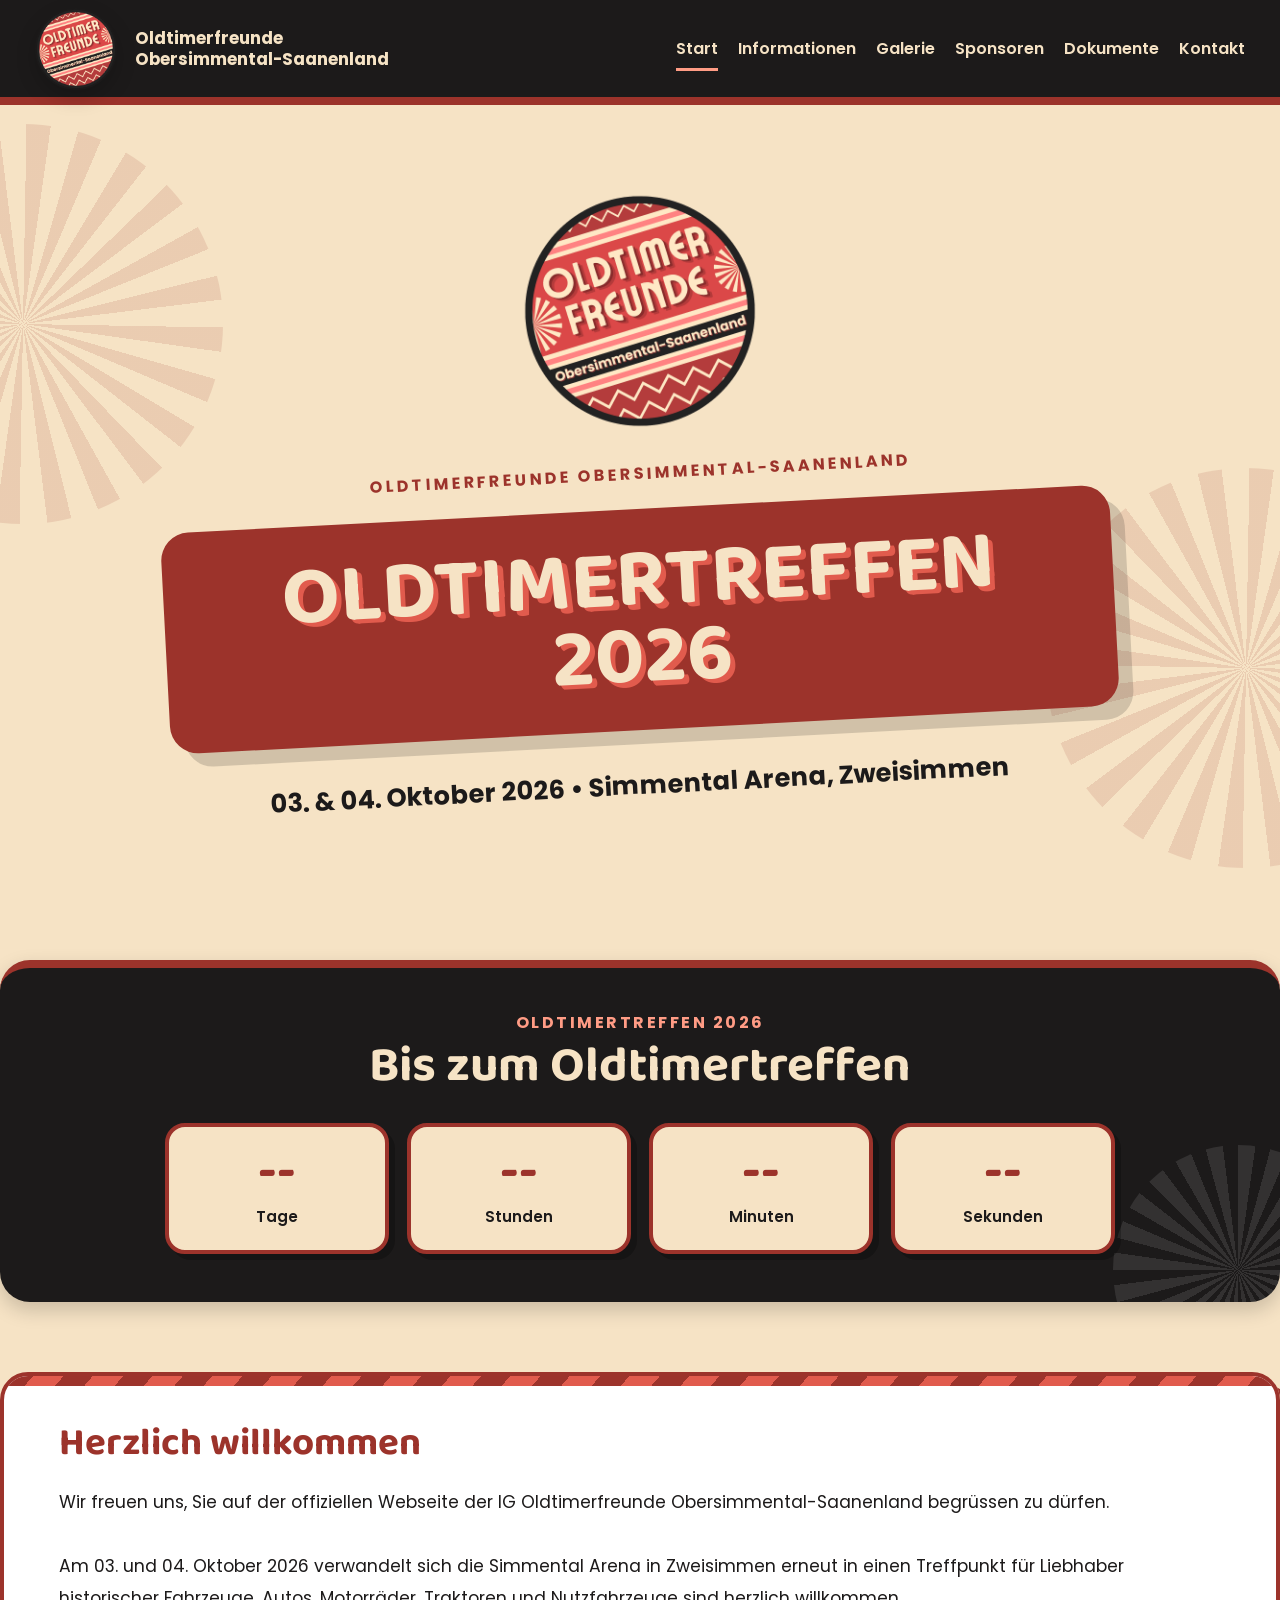
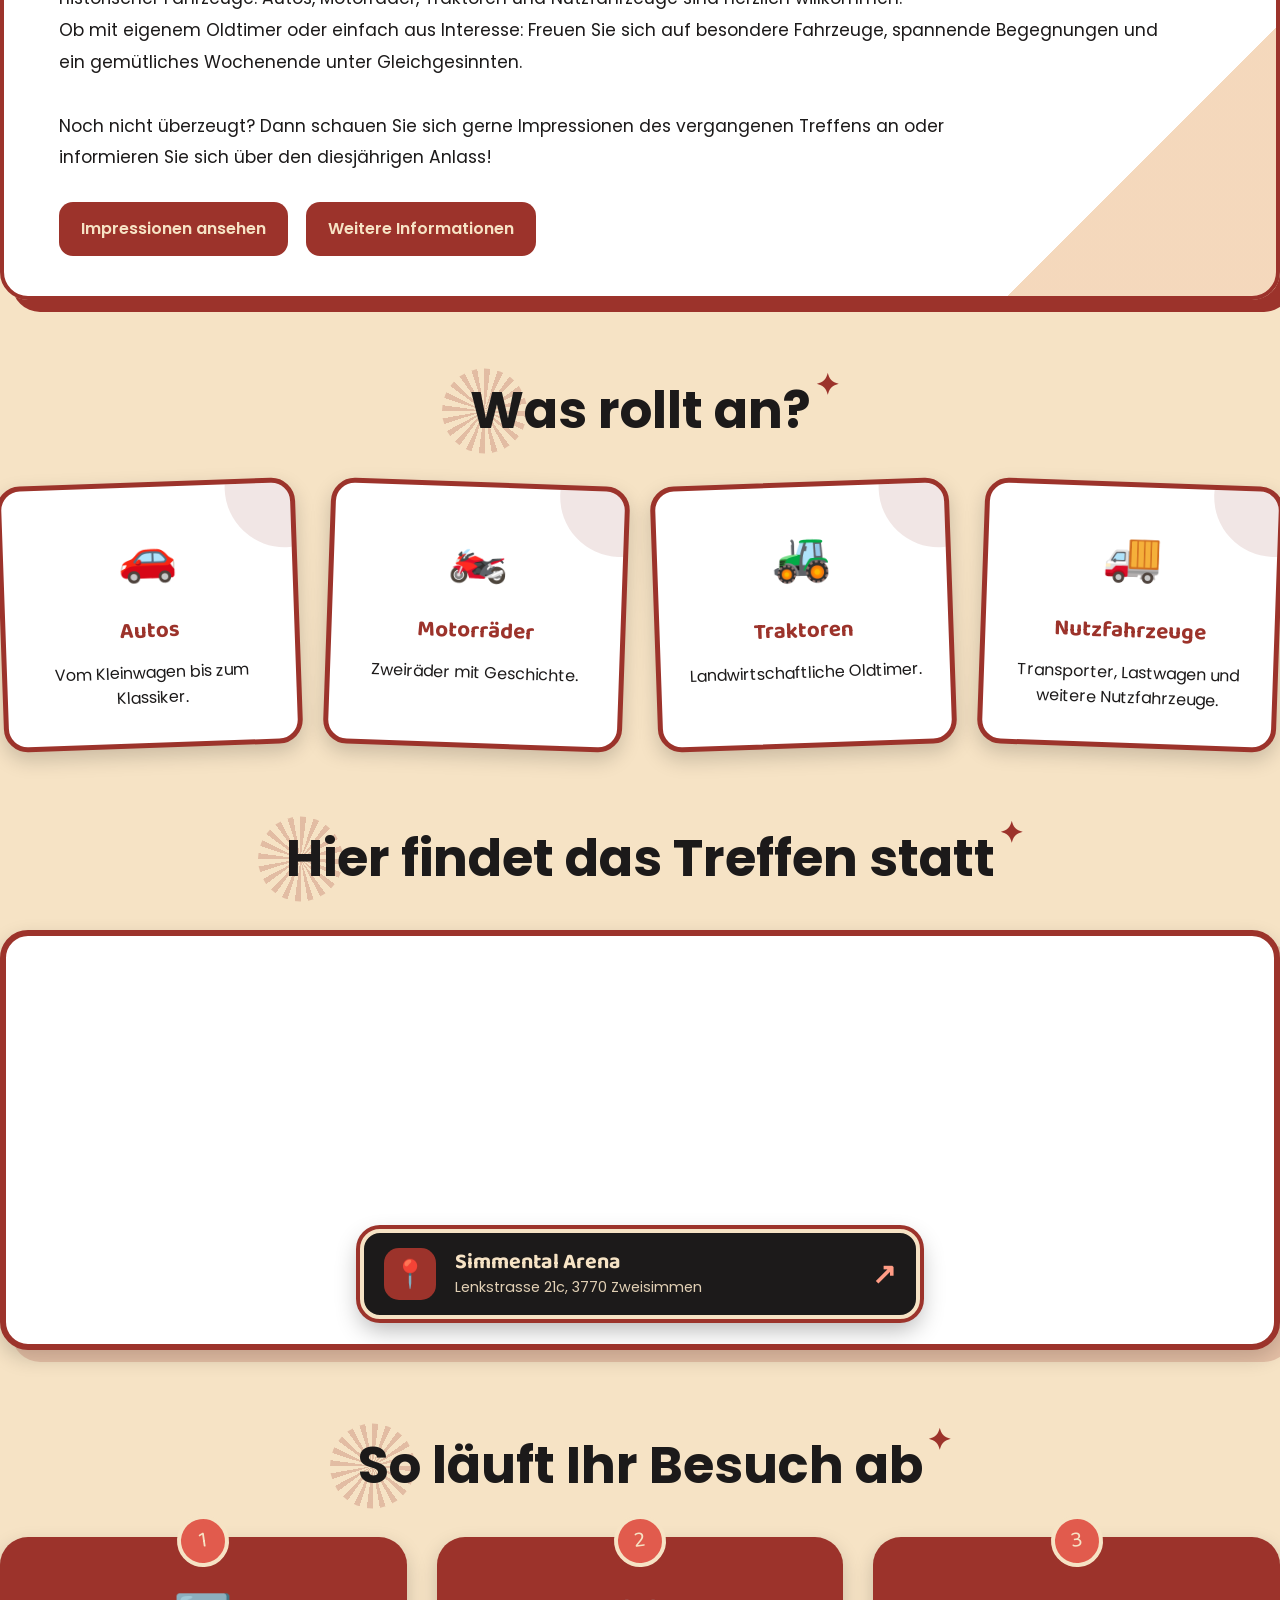
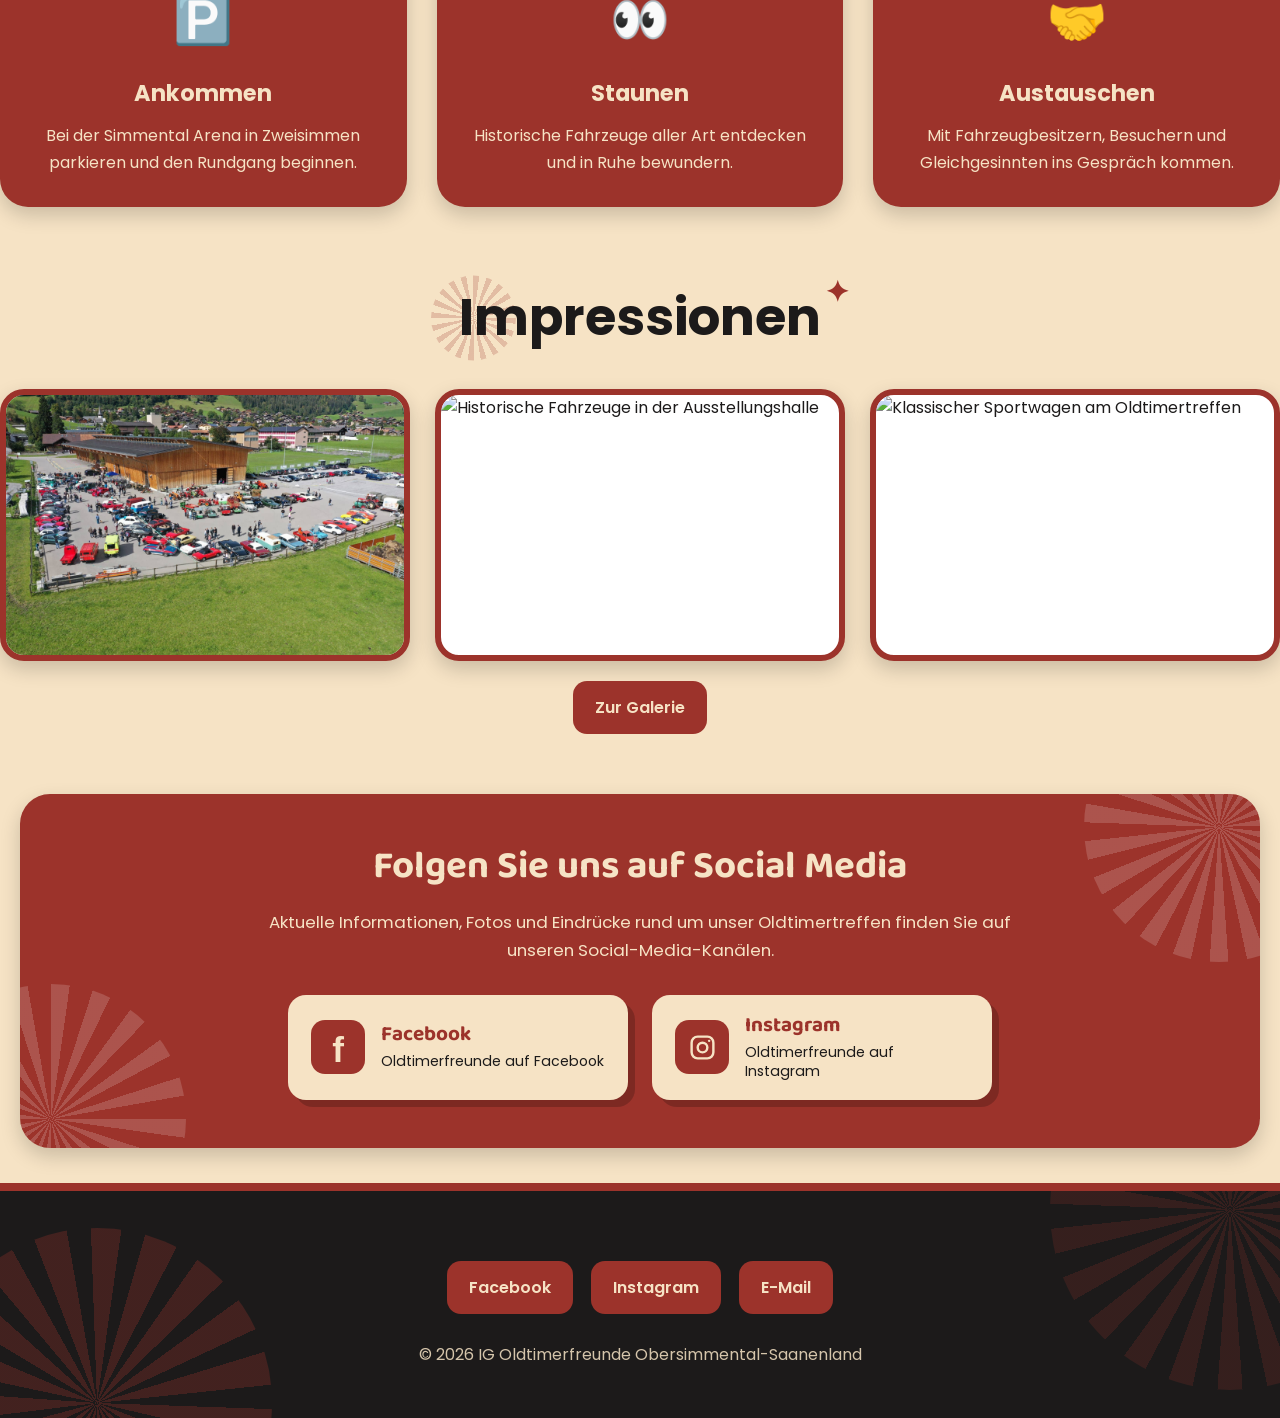
==== commit 1e02f1c8: "Neue Ordnerstruktur" ====
--- a/index.html
+++ b/index.html
@@ -17,8 +17,8 @@
             href="https://fonts.googleapis.com/css2?family=Poppins:ital,wght@0,100;0,200;0,300;0,400;0,500;0,600;0,700;0,800;0,900;1,100;1,200;1,300;1,400;1,500;1,600;1,700;1,800;1,900&family=Baloo+2:wght@500;600;700;800&display=swap"
             rel="stylesheet" />
 
-        <link rel="icon" href="./images/logo.png" type="image/png" />
-        <link rel="stylesheet" href="./stylesheet 2.0.css" />
+        <link rel="icon" href="/images/logo.png" type="image/png" />
+        <link rel="stylesheet" href="css/stylesheet.css" />
     </head>
 
     <body>
@@ -28,9 +28,9 @@
 
         <header>
             <div class="header-left">
-                <a href="./index.html" aria-label="Zur Startseite">
+                <a href="/" aria-label="Zur Startseite">
                     <img
-                        src="./images/logo.png"
+                        src="/images/logo.png"
                         alt="Logo der Oldtimerfreunde Obersimmental-Saanenland"
                         class="brand-logo" />
                 </a>
@@ -46,17 +46,17 @@
             <label for="nav-toggle" class="nav-toggle-label"> ☰ </label>
 
             <nav aria-label="Hauptnavigation">
-                <a href="./index.html" class="active" aria-current="page"> Start </a>
-
-                <a href="./Informationen.html"> Informationen </a>
-
-                <a href="./galerie.html"> Galerie </a>
-
-                <a href="./sponsoren.html"> Sponsoren </a>
-
-                <a href="./dokumente.html"> Dokumente </a>
-
-                <a href="./kontakt.html"> Kontakt </a>
+                <a href="/" class="active" aria-current="page"> Start </a>
+
+                <a href="/informationen/"> Informationen </a>
+
+                <a href="/galerie/"> Galerie </a>
+
+                <a href="/sponsoren/"> Sponsoren </a>
+
+                <a href="dokumente/"> Dokumente </a>
+
+                <a href="/kontakt/"> Kontakt </a>
             </nav>
         </header>
 
@@ -71,7 +71,7 @@
 
                 <div class="hero-content">
                     <img
-                        src="./images/logo.png"
+                        src="/images/logo.png"
                         class="hero-logo"
                         alt="Logo der Oldtimerfreunde Obersimmental-Saanenland" />
 
@@ -142,9 +142,9 @@
                 </p>
 
                 <div class="button">
-                    <a href="./galerie.html"> Impressionen ansehen </a>
-
-                    <a href="./Informationen.html"> Weitere Informationen </a>
+                    <a href="/galerie/"> Impressionen ansehen </a>
+
+                    <a href="/informationen/"> Weitere Informationen </a>
                 </div>
             </section>
             <!-- ================================================= -->
@@ -295,21 +295,21 @@
                 <h2 class="section-heading">Impressionen</h2>
 
                 <div class="teaser-grid">
-                    <a href="./galerie.html">
-                        <img src="./images/10.JPG" alt="Übersicht über das Oldtimertreffen" />
-                    </a>
-
-                    <a href="./galerie.html">
-                        <img src="./images/2.JPG" alt="Historische Fahrzeuge in der Ausstellungshalle" />
-                    </a>
-
-                    <a href="./galerie.html">
-                        <img src="./images/5.JPG" alt="Klassischer Sportwagen am Oldtimertreffen" />
+                    <a href="/galerie.html">
+                        <img src="/images/10.JPG" alt="Übersicht über das Oldtimertreffen" />
+                    </a>
+
+                    <a href="/galerie.html">
+                        <img src="/images/2.JPG" alt="Historische Fahrzeuge in der Ausstellungshalle" />
+                    </a>
+
+                    <a href="/galerie.html">
+                        <img src="/images/5.JPG" alt="Klassischer Sportwagen am Oldtimertreffen" />
                     </a>
                 </div>
 
                 <div class="button">
-                    <a href="./galerie.html"> Zur Galerie </a>
+                    <a href="/galerie.html"> Zur Galerie </a>
                 </div>
             </section>
 
--- a/css/stylesheet.css
+++ b/css/stylesheet.css
@@ -0,0 +1,4131 @@
+/* ================================================= */
+/* ROOT */
+/* ================================================= */
+
+:root {
+    --color-cream: #f6e3c5;
+    --color-black: #1c1a1a;
+    --color-red: #e15b4d;
+    --color-red-dark: #9c332b;
+    --color-pink: #ff9c85;
+
+    --shadow-standard: 0 8px 20px rgba(0, 0, 0, 0.18);
+    --shadow: var(--shadow-standard);
+
+    --font-display: "Baloo 2", sans-serif;
+}
+
+
+/* ================================================= */
+/* RESET */
+/* ================================================= */
+
+* {
+    margin: 0;
+    padding: 0;
+    box-sizing: border-box;
+}
+
+html {
+    scroll-behavior: smooth;
+}
+
+body {
+    font-family: Poppins, sans-serif;
+    color: var(--color-black);
+    line-height: 1.6;
+
+    background-color: var(--color-cream);
+
+    /*
+       Weniger, kleinere und dunklere Strahlenverzierungen
+       über die Seite verteilt.
+    */
+    background-image:
+        repeating-conic-gradient(
+            from 10deg at 8% 18%,
+            rgba(156, 51, 43, 0.05) 0deg 8deg,
+            transparent 8deg 16deg
+        ),
+        repeating-conic-gradient(
+            from -8deg at 92% 38%,
+            rgba(156, 51, 43, 0.045) 0deg 8deg,
+            transparent 8deg 16deg
+        ),
+        repeating-conic-gradient(
+            from 5deg at 50% 84%,
+            rgba(156, 51, 43, 0.04) 0deg 8deg,
+            transparent 8deg 16deg
+        );
+
+    background-size:
+        420px 420px,
+        360px 360px,
+        320px 320px;
+
+    background-repeat: no-repeat;
+    background-position:
+        -80px 90px,
+        calc(100% + 40px) 180px,
+        center calc(100% - 120px);
+}
+
+img {
+    display: block;
+    max-width: 100%;
+}
+
+a {
+    color: inherit;
+    text-decoration: none;
+}
+
+/* ================================================= */
+/* HEADER */
+/* ================================================= */
+
+header {
+    position: sticky;
+    top: 0;
+    z-index: 1000;
+
+    display: flex;
+    justify-content: space-between;
+    align-items: center;
+
+    height: 105px;
+    padding: 0 35px;
+
+    background: var(--color-black);
+    border-bottom: 8px solid var(--color-red-dark);
+}
+
+.header-left {
+    display: flex;
+    align-items: center;
+    gap: 18px;
+}
+
+.brand-logo {
+    width: 82px;
+    height: 82px;
+
+    border-radius: 50%;
+    object-fit: cover;
+
+    box-shadow: var(--shadow);
+    transition: 0.35s;
+}
+
+.brand-logo:hover {
+    transform: rotate(-6deg) scale(1.05);
+}
+
+.brand {
+    color: var(--color-cream);
+    font-size: 1.05rem;
+    font-weight: 700;
+    line-height: 1.2;
+}
+
+
+/* ================================================= */
+/* NAVIGATION */
+/* ================================================= */
+
+nav {
+    display: flex;
+    align-items: center;
+    flex-wrap: wrap;
+    gap: 20px;
+}
+
+nav a {
+    position: relative;
+
+    padding: 10px 0;
+
+    color: var(--color-cream);
+    font-weight: 600;
+
+    transition: 0.25s;
+}
+
+nav a::after {
+    content: "";
+
+    position: absolute;
+    left: 0;
+    bottom: 0;
+
+    width: 0;
+    height: 3px;
+
+    background: var(--color-pink);
+
+    transition: 0.25s;
+}
+
+nav a:hover {
+    color: var(--color-pink);
+}
+
+nav a:hover::after,
+nav a.active::after {
+    width: 100%;
+}
+
+nav a.active {
+    color: var(--color-cream);
+}
+
+.nav-toggle {
+    display: none;
+}
+
+.nav-toggle-label {
+    display: none;
+}
+
+/* ================================================= */
+/* HERO */
+/* ================================================= */
+
+.hero {
+    --hero-angle: -3deg;
+
+    position: relative;
+    overflow: hidden;
+
+    min-height: calc(100vh - 105px);
+    min-height: calc(100svh - 105px);
+
+    display: flex;
+    justify-content: center;
+    align-items: center;
+
+    padding: 35px 30px 45px;
+
+    background: var(--color-cream);
+    text-align: center;
+}
+
+.hero-content {
+    position: relative;
+    z-index: 3;
+
+    display: flex;
+    flex-direction: column;
+    align-items: center;
+
+    width: 100%;
+    max-width: 1250px;
+}
+
+.hero-logo {
+    width: 240px;
+    margin: 0 auto 30px;
+}
+
+.hero-subtitle {
+    display: block;
+
+    margin: 0 auto 22px;
+
+    color: var(--color-red-dark);
+
+    font-size: 1rem;
+    font-weight: 700;
+    letter-spacing: 3px;
+    text-transform: uppercase;
+
+    transform: rotate(var(--hero-angle));
+}
+
+.hero-title {
+    display: block;
+
+    width: min(950px, calc(100% - 80px));
+    margin: 0 auto;
+    padding: 34px 50px;
+
+    background: var(--color-red-dark);
+    border-radius: 28px;
+
+    box-shadow: 14px 14px 0 rgba(0, 0, 0, 0.15);
+
+    transform: rotate(var(--hero-angle));
+}
+
+.hero-title h1 {
+    margin: 0;
+
+    color: var(--color-cream);
+
+    font-family: var(--font-display);
+    font-size: clamp(3.2rem, 6.5vw, 6rem);
+    line-height: 0.92;
+
+    text-shadow: 5px 5px 0 var(--color-red);
+}
+
+.hero-date {
+    display: block;
+
+    width: fit-content;
+    max-width: calc(100% - 40px);
+    margin: 38px auto 0;
+
+    color: var(--color-black);
+
+    font-size: clamp(1.3rem, 2vw, 1.75rem);
+    font-weight: 700;
+    line-height: 1.4;
+
+    transform: rotate(var(--hero-angle));
+}
+
+
+/* ================================================= */
+/* HERO-DEKORATION */
+/* ================================================= */
+
+.hero::before {
+    content: "";
+
+    position: absolute;
+    top: 19px;
+    left: -177px;
+    z-index: 1;
+
+    width: 400px;
+    height: 400px;
+
+    border-radius: 50%;
+
+    background: repeating-conic-gradient(
+        rgba(156, 51, 43, 0.13) 1deg 8deg,
+        transparent 8deg 16deg
+    );
+
+    pointer-events: none;
+}
+
+.hero::after {
+    content: "";
+
+    position: absolute;
+    right: -166px;
+    bottom: 32px;
+    z-index: 1;
+
+    width: 400px;
+    height: 400px;
+
+    border-radius: 50%;
+
+    background: repeating-conic-gradient(
+        rgba(156, 51, 43, 0.13) 1deg 8deg,
+        transparent 8deg 16deg
+    );
+
+    pointer-events: none;
+}
+
+
+/* Sterne und Eintritt-frei-Symbol ausblenden */
+
+.hero-stars,
+.hero-ticket {
+    display: none;
+}
+
+/* ================================================= */
+/* INFO-KACHELN – ÜBERARBEITETE VERSION */
+/* ================================================= */
+
+.info-box {
+    display: grid;
+    grid-template-columns: repeat(4, minmax(0, 1fr));
+    gap: 24px;
+
+    width: 100%;
+    max-width: 1450px;
+    margin: 45px auto 65px;
+}
+
+.info-box > div {
+    position: relative;
+    overflow: hidden;
+
+    display: grid;
+    grid-template-columns: 66px 1fr;
+    grid-template-rows: auto auto;
+    column-gap: 18px;
+    align-items: center;
+
+    min-height: 145px;
+    padding: 25px 26px;
+
+    color: var(--color-black);
+    background: white;
+
+    border: 4px solid var(--color-red-dark);
+    border-radius: 24px;
+
+    text-align: left;
+
+    box-shadow:
+        8px 8px 0 rgba(156, 51, 43, 0.16),
+        0 8px 20px rgba(0, 0, 0, 0.08);
+
+    transition:
+        transform 0.3s,
+        box-shadow 0.3s,
+        background 0.3s;
+}
+
+/* Kleine rote Fläche oben */
+
+.info-box > div::after {
+    content: "";
+
+    position: absolute;
+    top: 0;
+    left: 0;
+
+    width: 100%;
+    height: 8px;
+
+    background: linear-gradient(
+        90deg,
+        var(--color-red-dark),
+        var(--color-red)
+    );
+}
+
+/* Icon-Kreis */
+
+.info-box > div::before {
+    grid-column: 1;
+    grid-row: 1 / 3;
+
+    display: flex;
+    justify-content: center;
+    align-items: center;
+
+    width: 62px;
+    height: 62px;
+
+    color: var(--color-cream);
+    background: var(--color-red-dark);
+
+    border-radius: 18px;
+
+    font-size: 1.9rem;
+
+    box-shadow: 5px 5px 0 rgba(0, 0, 0, 0.14);
+
+    transform: rotate(-4deg);
+}
+
+/* Unterschiedliche Symbole */
+
+.info-box > div:nth-child(1)::before {
+    content: "📍";
+}
+
+.info-box > div:nth-child(2)::before {
+    content: "📅";
+}
+
+.info-box > div:nth-child(3)::before {
+    content: "🕙";
+}
+
+.info-box > div:nth-child(4)::before {
+    content: "🎟";
+}
+
+.info-box > div:hover {
+    background: var(--color-cream);
+
+    box-shadow:
+        11px 11px 0 rgba(156, 51, 43, 0.22),
+        0 12px 24px rgba(0, 0, 0, 0.1);
+
+    transform: translateY(-7px);
+}
+
+.info-box h3 {
+    grid-column: 2;
+    grid-row: 1;
+
+    margin: 0 0 5px;
+
+    color: var(--color-red-dark);
+
+    font-family: var(--font-display);
+    font-size: 1.8rem;
+    line-height: 1.15;
+}
+
+.info-box p {
+    grid-column: 2;
+    grid-row: 2;
+
+    margin: 0;
+
+    color: var(--color-black);
+
+    font-size: 0.98rem;
+    font-weight: 500;
+    line-height: 1.5;
+}
+
+
+/* ================================================= */
+/* INFO-KACHELN RESPONSIVE */
+/* ================================================= */
+
+@media (max-width: 1200px) {
+    .info-box {
+        grid-template-columns: repeat(2, minmax(0, 1fr));
+        max-width: 950px;
+    }
+}
+
+@media (max-width: 650px) {
+    .info-box {
+        grid-template-columns: 1fr;
+        gap: 18px;
+
+        margin-top: 30px;
+    }
+
+    .info-box > div {
+        grid-template-columns: 56px 1fr;
+
+        min-height: 125px;
+        padding: 22px 20px;
+    }
+
+    .info-box > div::before {
+        width: 52px;
+        height: 52px;
+
+        border-radius: 15px;
+
+        font-size: 1.55rem;
+    }
+
+    .info-box h3 {
+        font-size: 1.4rem;
+    }
+
+    .info-box p {
+        font-size: 0.93rem;
+    }
+}
+
+/* ================================================= */
+/* COUNTDOWN */
+/* ================================================= */
+
+.countdown {
+    position: relative;
+    overflow: hidden;
+
+    width: 100%;
+    max-width: 1450px;
+    margin: 60px auto;
+    padding: 42px 45px 48px;
+
+    color: var(--color-cream);
+    background: var(--color-black);
+
+    border-top: 8px solid var(--color-red-dark);
+    border-radius: 30px;
+
+    text-align: center;
+
+    box-shadow: var(--shadow);
+}
+
+.countdown::after {
+    content: "";
+
+    position: absolute;
+    right: -83px;
+    bottom: -93px;
+
+    width: 250px;
+    height: 250px;
+
+    border-radius: 50%;
+
+    background: repeating-conic-gradient(
+        rgba(255, 255, 255, 0.1) 0deg 8deg,
+        transparent 7deg 15deg
+    );
+
+    pointer-events: none;
+}
+
+.countdown-label {
+    position: relative;
+    z-index: 2;
+
+    margin-bottom: 4px;
+
+    color: var(--color-pink);
+
+    font-size: 1rem;
+    font-weight: 700;
+    letter-spacing: 2.5px;
+    text-transform: uppercase;
+}
+
+.countdown h2 {
+    position: relative;
+    z-index: 2;
+
+    width: 100%;
+    max-width: 100%;
+    margin: 0 auto 30px;
+
+    color: var(--color-cream);
+
+    font-family: var(--font-display);
+    font-size: clamp(2rem, 4vw, 3.1rem);
+    line-height: 1.08;
+    text-align: center;
+}
+
+.countdown-grid {
+    position: relative;
+    z-index: 2;
+
+    display: grid;
+    grid-template-columns: repeat(4, minmax(120px, 1fr));
+    gap: 18px;
+
+    max-width: 950px;
+    margin: auto;
+}
+
+.countdown-unit {
+    padding: 20px 15px;
+
+    color: var(--color-red-dark);
+    background: var(--color-cream);
+
+    border: 4px solid var(--color-red-dark);
+    border-radius: 20px;
+
+    box-shadow: 6px 6px 0 rgba(0, 0, 0, 0.25);
+
+    transition: transform 0.3s;
+}
+
+.countdown-unit:hover {
+    transform: translateY(-5px);
+}
+
+.countdown-unit strong {
+    display: block;
+
+    font-family: var(--font-display);
+    font-size: clamp(2.1rem, 4vw, 3.3rem);
+    line-height: 1;
+}
+
+.countdown-unit span {
+    display: block;
+
+    margin-top: 7px;
+
+    color: var(--color-black);
+
+    font-size: 0.95rem;
+    font-weight: 600;
+}
+
+.countdown-message {
+    grid-column: 1 / -1;
+
+    color: var(--color-cream);
+
+    font-family: var(--font-display);
+    font-size: clamp(1.4rem, 3vw, 2rem);
+}
+
+@media (max-width: 750px) {
+    .countdown {
+        padding: 36px 22px 40px;
+    }
+
+    .countdown-grid {
+        grid-template-columns: repeat(2, minmax(110px, 1fr));
+    }
+}
+
+@media (max-width: 420px) {
+    .countdown-grid {
+        gap: 12px;
+    }
+
+    .countdown-unit {
+        padding: 16px 8px;
+    }
+
+    .countdown-unit span {
+        font-size: 0.82rem;
+    }
+}
+
+/* ================================================= */
+/* WILLKOMMEN */
+/* ================================================= */
+
+.welcome {
+    position: relative;
+    overflow: hidden;
+
+    max-width: 1350px;
+    margin: 70px auto;
+    padding: 45px 55px 40px;
+
+    background:
+        linear-gradient(
+            135deg,
+            white 0%,
+            white 85%,
+            rgba(225, 91, 77, 0.08) 85%,
+            rgba(225, 91, 77, 0.08) 100%
+        );
+
+    border: 4px solid var(--color-red-dark);
+    border-radius: 28px;
+
+    box-shadow: 12px 12px 0 var(--color-red-dark);
+}
+
+/* Roter Dekorationsstreifen oben */
+
+.welcome::before {
+    content: "";
+
+    position: absolute;
+    top: 0;
+    left: 0;
+
+    width: 100%;
+    height: 10px;
+
+    background: repeating-linear-gradient(
+        131deg,
+        var(--color-red-dark) 0 22px,
+        var(--color-red) 22px 45px
+    );
+}
+
+/* Dezente Jahreszahl auf der rechten Seite */
+
+.welcome::after {
+
+    position: absolute;
+    top: 50%;
+    right: 35px;
+
+    color: var(--color-red-dark);
+
+    font-family: var(--font-display);
+    font-size: 7rem;
+    font-weight: 800;
+    line-height: 1;
+
+    opacity: 0.07;
+
+    transform: translateY(-50%) rotate(-90deg);
+
+    pointer-events: none;
+}
+
+.welcome h2 {
+    position: relative;
+    z-index: 2;
+
+    margin-bottom: 20px;
+
+    color: var(--color-red-dark);
+
+    font-family: var(--font-display);
+    font-size: clamp(1.8rem, 3vw, 2.5rem);
+    line-height: 1.2;
+}
+
+.welcome p {
+    position: relative;
+    z-index: 2;
+
+    max-width: 1100px;
+
+    font-size: 1.08rem;
+    line-height: 1.85;
+}
+
+.welcome .button {
+    position: relative;
+    z-index: 2;
+
+    justify-content: flex-start;
+
+    margin-top: 28px;
+    margin-bottom: 0;
+}
+
+.welcome .button a {
+    min-width: 190px;
+
+    text-align: center;
+}
+
+
+/* ================================================= */
+/* ABSCHNITTSÜBERSCHRIFTEN */
+/* ================================================= */
+
+.section-heading {
+    display: block;
+    position: relative;
+
+    width: fit-content;
+    max-width: 1450px;
+
+    margin: 70px auto 30px;
+
+    font-size: clamp(2rem, 4vw, 3.2rem);
+}
+
+.section-heading::before {
+    content: "";
+
+    position: absolute;
+    top: 50%;
+    left: -28px;
+    z-index: -1;
+
+    width: 85px;
+    height: 85px;
+
+    border-radius: 50%;
+
+    background: repeating-conic-gradient(
+        var(--color-red-dark) 0deg 8deg,
+        transparent 8deg 18deg
+    );
+
+    opacity: 0.22;
+
+    transform: translateY(-50%);
+}
+
+.section-heading::after {
+    content: "✦";
+
+    position: absolute;
+    top: -8px;
+    right: -28px;
+
+    color: var(--color-red-dark);
+    font-size: 1.8rem;
+}
+
+
+/* ================================================= */
+/* FAHRZEUGE */
+/* ================================================= */
+
+.vehicle-grid {
+    display: grid;
+    grid-template-columns: repeat(auto-fit, minmax(220px, 1fr));
+    gap: 28px;
+
+    width: 100%;
+    max-width: 1450px;
+
+    margin: auto;
+}
+
+.vehicle-card {
+    position: relative;
+    overflow: hidden;
+
+    padding: 32px 22px;
+
+    background: white;
+
+    border: 5px solid var(--color-red-dark);
+    border-radius: 24px;
+
+    text-align: center;
+
+    box-shadow: var(--shadow);
+
+    transition: 0.3s;
+    animation: fadeUp 0.8s ease;
+}
+
+.vehicle-card:nth-child(odd) {
+    transform: rotate(-2deg);
+}
+
+.vehicle-card:nth-child(even) {
+    transform: rotate(2deg);
+}
+
+.vehicle-card:hover {
+    color: var(--color-cream);
+    background: var(--color-red);
+
+    transform: translateY(-10px) rotate(0deg);
+}
+
+.vehicle-card::before {
+    content: "";
+
+    position: absolute;
+    top: -55px;
+    right: -55px;
+
+    width: 120px;
+    height: 120px;
+
+    border-radius: 50%;
+
+    background: rgba(141, 48, 40, 0.12);
+}
+
+.vehicle-card .icon {
+    display: block;
+
+    margin-bottom: 18px;
+
+    font-size: 3rem;
+}
+
+.vehicle-card h3 {
+    margin-bottom: 10px;
+
+    color: var(--color-red-dark);
+
+    font-family: var(--font-display);
+    font-size: 1.4rem;
+}
+
+.vehicle-card:hover h3 {
+    color: var(--color-cream);
+}
+
+.vehicle-card p {
+    font-size: 1rem;
+    line-height: 1.6;
+}
+
+
+/* ================================================= */
+/* ABLAUF */
+/* ================================================= */
+
+.steps {
+    display: grid;
+    grid-template-columns: repeat(auto-fit, minmax(250px, 1fr));
+    gap: 30px;
+
+    width: 100%;
+    max-width: 1450px;
+
+    margin: 20px auto 0;
+}
+
+.step {
+    position: relative;
+
+    padding: 45px 25px 30px;
+
+    color: var(--color-cream);
+    background: var(--color-red-dark);
+
+    border-radius: 28px;
+
+    text-align: center;
+
+    box-shadow: var(--shadow);
+
+    transition: 0.3s;
+    animation: fadeUp 0.8s ease;
+}
+
+.step:hover {
+    transform: translateY(-8px);
+}
+
+.step-number {
+    position: absolute;
+    top: -22px;
+    left: 50%;
+
+    display: flex;
+    justify-content: center;
+    align-items: center;
+
+    width: 52px;
+    height: 52px;
+
+    color: var(--color-cream);
+    background: var(--color-red);
+
+    border: 4px solid var(--color-cream);
+    border-radius: 50%;
+
+    font-family: var(--font-display);
+    font-size: 1.4rem;
+
+    transform: translateX(-50%) rotate(-8deg);
+}
+
+.step-icon {
+    display: block;
+
+    margin-bottom: 18px;
+
+    font-size: 3rem;
+}
+
+.step h3 {
+    margin-bottom: 10px;
+
+    color: var(--color-cream);
+    font-size: 1.4rem;
+}
+
+.step p {
+    line-height: 1.7;
+}
+
+
+/* ================================================= */
+/* GALERIE-TEASER */
+/* ================================================= */
+
+.teaser-grid {
+    display: grid;
+    grid-template-columns: repeat(auto-fit, minmax(260px, 1fr));
+    gap: 25px;
+
+    width: 100%;
+    max-width: 1450px;
+
+    margin: 20px auto 0;
+}
+
+.teaser-grid a {
+    display: block;
+    overflow: hidden;
+
+    background: white;
+
+    border: 6px solid var(--color-red-dark);
+    border-radius: 24px;
+
+    box-shadow: var(--shadow);
+
+    transition: 0.35s;
+}
+
+.teaser-grid a:hover {
+    transform: rotate(-2deg) translateY(-8px);
+}
+
+.teaser-grid img {
+    width: 100%;
+    height: 260px;
+
+    object-fit: cover;
+
+    transition: 0.4s;
+}
+
+.teaser-grid a:hover img {
+    transform: scale(1.08);
+}
+
+
+/* ================================================= */
+/* BUTTONS */
+/* ================================================= */
+
+.button {
+    position: relative;
+    z-index: 2;
+
+    display: flex;
+    justify-content: center;
+    flex-wrap: wrap;
+    gap: 18px;
+
+    margin-top: 20px;
+    margin-bottom: 28px;
+}
+
+.button a {
+    padding: 14px 22px;
+
+    color: var(--color-cream);
+    background: var(--color-red-dark);
+
+    border-radius: 14px;
+
+    font-weight: 600;
+
+    transition: 0.3s;
+}
+
+.button a:hover {
+    background: var(--color-red);
+
+    transform: translateY(-4px);
+}
+
+/* ================================================= */
+/* SOCIAL MEDIA – BEREINIGTE VERSION */
+/* ================================================= */
+
+.social-media {
+    position: relative;
+    overflow: hidden;
+
+    display: block;
+
+    width: calc(100% - 40px);
+    max-width: 1450px;
+    margin: 60px auto 0;
+    padding: 42px 35px 48px;
+
+    color: var(--color-cream);
+    background: var(--color-red-dark);
+
+    border-radius: 30px;
+
+    text-align: center;
+
+    box-shadow: var(--shadow);
+}
+
+
+/* Sonnenstrahl links unten */
+
+.social-media::before {
+    content: "";
+
+    position: absolute;
+    left: -104px;
+    bottom: -106px;
+
+    width: 270px;
+    height: 270px;
+
+    border-radius: 50%;
+
+    background: repeating-conic-gradient(
+        rgba(255, 255, 255, 0.16) 0deg 8deg,
+        transparent 8deg 18deg
+    );
+
+    pointer-events: none;
+}
+
+
+/* Sonnenstrahl rechts oben */
+
+.social-media::after {
+    content: "";
+
+    position: absolute;
+    top: -102px;
+    right: -94px;
+
+    width: 270px;
+    height: 270px;
+
+    border-radius: 50%;
+
+    background: repeating-conic-gradient(
+        rgba(255, 255, 255, 0.16) 0deg 8deg,
+        transparent 8deg 16deg
+    );
+
+    pointer-events: none;
+}
+
+
+.social-media > h2 {
+    position: relative;
+    z-index: 2;
+
+    margin: 0 0 10px;
+
+    color: var(--color-cream);
+
+    font-family: var(--font-display);
+    font-size: clamp(2rem, 3vw, 2.4rem);
+}
+
+
+.social-media > p {
+    position: relative;
+    z-index: 2;
+
+    max-width: 760px;
+    margin: 0 auto;
+
+    color: var(--color-cream);
+
+    font-size: 1.05rem;
+    line-height: 1.7;
+}
+
+
+/* ================================================= */
+/* SOCIAL-MEDIA-KARTEN */
+/* ================================================= */
+
+.social-links {
+    position: relative;
+    z-index: 2;
+
+    display: grid;
+    grid-template-columns: repeat(2, minmax(250px, 340px));
+    justify-content: center;
+    gap: 24px;
+
+    max-width: 760px;
+    margin: 30px auto 0;
+}
+
+
+.social-card {
+    display: flex;
+    align-items: center;
+    gap: 16px;
+
+    min-height: 96px;
+    padding: 16px 20px;
+
+    color: var(--color-black);
+    background: var(--color-cream);
+
+    border: 3px solid transparent;
+    border-radius: 18px;
+
+    text-align: left;
+
+    box-shadow: 7px 7px 0 rgba(0, 0, 0, 0.2);
+
+    transition:
+        transform 0.3s,
+        background 0.3s,
+        border-color 0.3s,
+        box-shadow 0.3s;
+}
+
+
+.social-card:hover {
+    background: white;
+    border-color: var(--color-pink);
+
+    box-shadow: 9px 9px 0 rgba(0, 0, 0, 0.22);
+
+    transform: translateY(-5px);
+}
+
+
+.social-icon {
+    flex: 0 0 54px;
+
+    display: flex;
+    justify-content: center;
+    align-items: center;
+
+    width: 54px;
+    height: 54px;
+
+    color: var(--color-cream);
+    background: var(--color-red-dark);
+
+    border-radius: 14px;
+
+    font-family: Arial, sans-serif;
+    font-size: 2.2rem;
+    font-weight: 700;
+    line-height: 1;
+}
+
+
+.facebook-icon {
+    padding-top: 5px;
+}
+
+
+.instagram-icon svg {
+    display: block;
+
+    width: 29px;
+    height: 29px;
+
+    fill: none;
+    stroke: currentColor;
+    stroke-width: 2;
+    stroke-linecap: round;
+    stroke-linejoin: round;
+}
+
+
+.instagram-icon .instagram-dot {
+    fill: currentColor;
+    stroke: none;
+}
+
+
+.social-text {
+    display: flex;
+    flex-direction: column;
+    justify-content: center;
+
+    min-width: 0;
+}
+
+
+.social-text strong {
+    color: var(--color-red-dark);
+
+    font-family: var(--font-display);
+    font-size: 1.3rem;
+    line-height: 1.2;
+}
+
+
+.social-text small {
+    margin-top: 4px;
+
+    color: var(--color-black);
+
+    font-size: 0.88rem;
+    line-height: 1.35;
+}
+
+
+/* ================================================= */
+/* SOCIAL MEDIA RESPONSIVE */
+/* ================================================= */
+
+@media (max-width: 700px) {
+    .social-media {
+        width: calc(100% - 20px);
+        padding: 35px 20px 40px;
+    }
+
+    .social-links {
+        grid-template-columns: 1fr;
+        max-width: 360px;
+    }
+
+    .social-card {
+        width: 100%;
+    }
+
+    .social-media::before {
+        left: -115px;
+        bottom: -140px;
+
+        width: 240px;
+        height: 240px;
+    }
+
+    .social-media::after {
+        top: -135px;
+        right: -115px;
+
+        width: 240px;
+        height: 240px;
+    }
+}
+/* ================================================= */
+/* FOOTER */
+/* ================================================= */
+
+footer {
+    position: relative;
+    overflow: hidden;
+
+    margin-top: 35px;
+    padding: 50px 20px;
+
+    color: var(--color-cream);
+    background: var(--color-black);
+
+    border-top: 8px solid var(--color-red-dark);
+
+    text-align: center;
+}
+
+footer::before {
+    content: "";
+
+    position: absolute;
+    bottom: -160px;
+    left: -78px;
+
+    width: 350px;
+    height: 350px;
+
+    border-radius: 50%;
+
+    background: repeating-conic-gradient(
+        var(--color-red-dark) -3deg 8deg,
+        transparent 8deg 16deg
+    );
+
+    opacity: 0.3;
+}
+
+footer::after {
+    content: "";
+
+    position: absolute;
+    top: -161px;
+    right: -130px;
+
+    width: 360px;
+    height: 360px;
+
+    border-radius: 50%;
+
+    background: repeating-conic-gradient(
+        var(--color-red-dark) 0deg 8deg,
+        transparent 8deg 16deg
+    );
+
+    opacity: 0.2;
+}
+
+footer p {
+    position: relative;
+    z-index: 2;
+
+    opacity: 0.85;
+}
+
+
+/* ================================================= */
+/* BACK TO TOP */
+/* ================================================= */
+
+.back-to-top {
+    position: fixed;
+    right: 25px;
+    bottom: 25px;
+
+    width: 55px;
+    height: 55px;
+
+    border: 4px solid var(--color-cream);
+    border-radius: 50%;
+
+    background: var(--color-red-dark);
+    color: var(--color-cream);
+
+    cursor: pointer;
+
+    display: flex;
+    justify-content: center;
+    align-items: center;
+
+    box-shadow: 0 8px 20px rgba(0, 0, 0, 0.18);
+
+    opacity: 0;
+    pointer-events: none;
+    transition: 0.3s;
+    z-index: 999;
+}
+
+.back-to-top.visible {
+    opacity: 1;
+    pointer-events: auto;
+}
+
+.back-to-top:hover {
+    background: var(--color-red);
+    border-color: white;
+    transform: translateY(-5px);
+}
+
+.back-to-top svg {
+    width: 24px;
+    height: 24px;
+}
+
+
+/* ================================================= */
+/* ANIMATIONEN */
+/* ================================================= */
+
+@keyframes fadeUp {
+    from {
+        opacity: 0;
+        transform: translateY(35px);
+    }
+
+    to {
+        opacity: 1;
+        transform: translateY(0);
+    }
+}
+
+
+/* ================================================= */
+/* UNTERSEITEN */
+/* ================================================= */
+
+.page-header {
+    max-width: 1100px;
+    margin: 70px auto 50px;
+
+    text-align: center;
+}
+
+.page-header h1 {
+    margin-bottom: 15px;
+
+    color: var(--color-red-dark);
+
+    font-family: var(--font-display);
+    font-size: 3.5rem;
+}
+
+.page-header p {
+    max-width: 700px;
+    margin: auto;
+
+    font-size: 1.2rem;
+}
+
+.content {
+    max-width: 1100px;
+    margin: auto;
+}
+
+.content section {
+    margin-bottom: 60px;
+}
+
+
+/* ================================================= */
+/* SPONSOREN UND ALLGEMEINE KARTEN */
+/* ================================================= */
+
+.card-grid {
+    display: grid;
+    grid-template-columns: repeat(2, minmax(0, 1fr));
+    gap: 30px;
+
+    max-width: 1100px;
+    margin: 0 auto 60px;
+}
+
+.card {
+    max-width: 1100px;
+    margin: 0 auto 60px;
+    padding: 35px;
+
+    background: white;
+
+    border: 5px solid var(--color-red-dark);
+    border-radius: 26px;
+
+    box-shadow: var(--shadow-standard);
+}
+
+.card-grid .card {
+    margin: 0;
+}
+
+.card h2 {
+    margin-bottom: 15px;
+
+    color: var(--color-red-dark);
+
+    font-family: var(--font-display);
+    font-size: 2rem;
+}
+
+.card p {
+    margin-bottom: 15px;
+
+    font-size: 1.05rem;
+    line-height: 1.8;
+}
+
+.card .button {
+    justify-content: flex-start;
+
+    margin-top: 25px;
+    margin-bottom: 0;
+}
+
+/* ================================================= */
+/* ANKLICKBARE SPONSORENKARTEN */
+/* ================================================= */
+
+.sponsor-company-link {
+    color: var(--color-black);
+    cursor: pointer;
+}
+
+.sponsor-company-link:hover {
+    box-shadow:
+        14px 14px 0 rgba(156, 51, 43, 0.23),
+        0 12px 25px rgba(0, 0, 0, 0.12);
+
+    transform: translateY(-7px);
+}
+
+.sponsor-company-link:focus-visible {
+    outline: 5px solid var(--color-pink);
+    outline-offset: 6px;
+}
+
+.sponsor-website-hint {
+    position: relative;
+    z-index: 2;
+
+    display: inline-block;
+
+    width: fit-content;
+    margin: 18px auto 0;
+    padding: 8px 15px;
+
+    color: var(--color-red-dark);
+    background: var(--color-cream);
+
+    border: 2px solid var(--color-red-dark);
+    border-radius: 999px;
+
+    font-size: 0.85rem;
+    font-weight: 700;
+
+    transition:
+        color 0.3s,
+        background 0.3s,
+        transform 0.3s;
+}
+
+.sponsor-company-link:hover .sponsor-website-hint {
+    color: var(--color-cream);
+    background: var(--color-red-dark);
+
+    transform: translateY(-2px);
+}
+/* ================================================= */
+/* HINWEIS-KACHEL BEI WICHTIGEN INFORMATIONEN */
+/* ================================================= */
+
+.info-update-card {
+    grid-column: 1 / -1;
+
+    position: relative;
+    overflow: hidden;
+
+    width: min(1100px, 100%);
+    min-height: 240px;
+    margin: 18px auto 0;
+    padding: 62px 40px 54px;
+
+    display: flex;
+    flex-direction: column;
+    justify-content: center;
+    align-items: center;
+
+    color: var(--color-cream);
+    background: var(--color-red-dark);
+
+    text-align: center;
+
+    border: 4px solid var(--color-red-dark);
+    border-radius: 28px;
+
+    box-shadow:
+        14px 14px 0 rgba(156, 51, 43, 0.22),
+        0 10px 24px rgba(0, 0, 0, 0.12);
+}
+
+/* Oberes Absperrband */
+.info-update-card::before {
+    content: "";
+
+    position: absolute;
+    top: 0;
+    left: 0;
+
+    width: 100%;
+    height: 16px;
+
+    background: repeating-linear-gradient(
+        -45deg,
+        var(--color-cream) 0 16px,
+        var(--color-red) 16px 32px
+    );
+}
+
+/* Unteres Deko-Element rechts */
+.info-update-card::after {
+    content: "";
+
+    position: absolute;
+    right: -70px;
+    bottom: -95px;
+
+    width: 210px;
+    height: 210px;
+
+    border-radius: 50%;
+
+    background: repeating-conic-gradient(
+        rgba(255, 255, 255, 0.14) 0deg 8deg,
+        transparent 8deg 16deg
+    );
+
+    pointer-events: none;
+}
+
+.info-update-card .info-update-icon {
+    position: relative;
+    z-index: 2;
+
+    display: block;
+    margin-bottom: 10px;
+
+    color: var(--color-pink);
+    font-size: 2.4rem;
+    line-height: 1;
+}
+
+.info-update-card h2 {
+    position: relative;
+    z-index: 2;
+
+    max-width: 820px;
+    margin: 0 auto;
+
+    color: var(--color-cream);
+
+    font-family: var(--font-display);
+    font-size: clamp(2.1rem, 4vw, 3.6rem);
+    line-height: 1.12;
+    text-align: center;
+}
+
+.info-update-card p {
+    position: relative;
+    z-index: 2;
+
+    max-width: 720px;
+    margin: 18px auto 0;
+
+    color: var(--color-cream);
+
+    font-size: 1.05rem;
+    line-height: 1.7;
+    text-align: center;
+}
+/* Hinweis-Kachel wirklich zentrieren */
+
+.important-info-grid .info-update-card {
+    grid-column: 1 / -1;
+    justify-self: center;
+
+    width: min(1100px, calc(100% - 40px));
+    margin: 18px auto 0;
+}
+
+@media (max-width: 650px) {
+    .info-update-card {
+        min-height: 210px;
+        padding: 52px 22px 40px;
+    }
+
+    .info-update-card::before {
+        height: 13px;
+    }
+
+    .info-update-card h2 {
+        font-size: clamp(1.7rem, 8vw, 2.5rem);
+    }
+
+    .info-update-card p {
+        font-size: 0.98rem;
+    }
+    .important-info-grid .info-update-card {
+        width: 100%;
+    }
+}
+
+/* ================================================= */
+/* SPONSORENLOGOS */
+/* ================================================= */
+
+.sponsor-logo-grid {
+    display: grid;
+    grid-template-columns: repeat(auto-fit, minmax(180px, 1fr));
+    gap: 25px;
+
+    margin-top: 30px;
+}
+
+.sponsor-logo {
+    display: flex;
+    justify-content: center;
+    align-items: center;
+
+    min-height: 160px;
+    padding: 25px;
+
+    background: white;
+
+    border: 4px solid var(--color-red-dark);
+    border-radius: 22px;
+
+    box-shadow: var(--shadow-standard);
+
+    transition: 0.3s;
+}
+
+.sponsor-logo:hover {
+    transform: translateY(-6px);
+}
+
+.sponsor-logo img {
+    width: 100%;
+    max-width: 220px;
+    max-height: 110px;
+
+    object-fit: contain;
+}
+
+
+/* ================================================= */
+/* RESPONSIVE BIS 1200 PX */
+/* ================================================= */
+
+@media (max-width: 1200px) {
+    .info-box {
+        grid-template-columns: repeat(2, minmax(0, 1fr));
+        max-width: 900px;
+    }
+}
+
+/* ================================================= */
+/* RESPONSIVE BIS 1000 PX */
+/* ================================================= */
+
+@media (max-width: 1000px) {
+    header {
+        padding: 0 20px;
+    }
+
+    .brand {
+        font-size: 0.95rem;
+    }
+
+    nav {
+        gap: 18px;
+    }
+
+    .hero-logo {
+        width: 165px;
+    }
+
+    .hero-title {
+        width: min(800px, calc(100% - 50px));
+        padding: 30px 36px;
+    }
+
+    .hero::before {
+        width: 260px;
+        height: 260px;
+    }
+
+    .hero::after {
+        width: 240px;
+        height: 240px;
+    }
+}
+
+
+/* ================================================= */
+/* RESPONSIVE BIS 800 PX */
+/* ================================================= */
+
+@media (max-width: 800px) {
+    header {
+        height: 85px;
+    }
+
+    .brand {
+        display: none;
+    }
+
+    .brand-logo {
+        width: 68px;
+        height: 68px;
+    }
+
+    .nav-toggle-label {
+        display: block;
+
+        color: var(--color-cream);
+        font-size: 2rem;
+
+        cursor: pointer;
+    }
+
+    nav {
+        position: absolute;
+        top: 85px;
+        left: 0;
+
+        display: none;
+        flex-direction: column;
+        align-items: center;
+        gap: 20px;
+
+        width: 100%;
+        padding: 20px 0;
+
+        background: var(--color-black);
+        border-top: 5px solid var(--color-red-dark);
+    }
+
+    .nav-toggle:checked ~ nav {
+        display: flex;
+    }
+
+    .hero {
+        min-height: calc(100vh - 85px);
+        min-height: calc(100svh - 85px);
+
+        padding: 30px 18px 35px;
+    }
+
+    .hero-logo {
+        width: 135px;
+        margin-bottom: 22px;
+    }
+
+    .hero-subtitle {
+        margin-bottom: 17px;
+
+        font-size: 0.85rem;
+        letter-spacing: 2px;
+    }
+
+    .hero-title {
+        width: calc(100% - 25px);
+        padding: 25px 18px;
+    }
+
+    .hero-title h1 {
+        font-size: clamp(2.3rem, 10vw, 4rem);
+    }
+
+    .hero-date {
+        margin-top: 27px;
+
+        font-size: 1.05rem;
+    }
+
+    .hero::before {
+        top: -60px;
+        left: 10px;
+
+        width: 190px;
+        height: 190px;
+    }
+
+    .hero::after {
+        right: 10px;
+        bottom: 10px;
+
+        width: 175px;
+        height: 175px;
+    }
+
+    .info-box {
+        grid-template-columns: repeat(2, minmax(0, 1fr));
+
+        max-width: 680px;
+        margin-top: 25px;
+    }
+
+    .welcome {
+        padding: 30px;
+    }
+
+    .card-grid {
+        grid-template-columns: 1fr;
+    }
+
+    .card {
+        padding: 28px 22px;
+    }
+
+    .card h2 {
+        font-size: 1.7rem;
+    }
+
+    .page-header h1 {
+        font-size: 2.7rem;
+    }
+}
+
+/* ================================================= */
+/* RESPONSIVE BIS 600 PX */
+/* ================================================= */
+
+@media (max-width: 600px) {
+    main {
+        padding: 30px 15px;
+    }
+
+    .info-box {
+        grid-template-columns: 1fr;
+
+        margin-top: 20px;
+    }
+
+    .button {
+        flex-direction: column;
+    }
+
+    .button a {
+        width: 100%;
+
+        text-align: center;
+    }
+
+    .hero-title {
+        width: 100%;
+        padding: 24px 15px;
+    }
+
+    .hero-date {
+        font-size: 1rem;
+    }
+
+    .countdown,
+    .social-media {
+        padding: 32px 20px;
+    }
+
+    .welcome {
+        padding: 28px 22px;
+    }
+
+    .page-header {
+        margin-top: 45px;
+    }
+
+    .page-header h1 {
+        font-size: 2.3rem;
+    }
+}
+
+/* ================================================= */
+/* HINTERGRUND-DEKORATION IM BODY ENTFERNEN */
+/* ================================================= */
+
+body {
+    background: var(--color-cream);
+}
+
+/* ================================================= */
+/* DEKORIERTER SEITENTITEL */
+/* ================================================= */
+
+.page-header-decorated {
+    position: relative;
+
+    max-width: 1100px;
+    margin: 75px auto 65px;
+
+    text-align: center;
+}
+
+.page-subtitle {
+    margin-bottom: 18px;
+
+    color: var(--color-red-dark);
+
+    font-size: 0.95rem;
+    font-weight: 700;
+    letter-spacing: 3px;
+    text-transform: uppercase;
+
+    transform: rotate(-2deg);
+}
+
+.page-title-box {
+    display: inline-block;
+
+    margin-bottom: 30px;
+    padding: 22px 58px;
+
+    background: var(--color-red-dark);
+
+    border-radius: 25px;
+
+    box-shadow: 11px 11px 0 rgba(0, 0, 0, 0.16);
+
+    transform: rotate(-2deg);
+}
+
+.page-header .page-title-box h1 {
+    margin: 0;
+
+    color: var(--color-cream);
+
+    font-family: var(--font-display);
+    font-size: clamp(2.7rem, 6vw, 4.7rem);
+    line-height: 1;
+
+    text-shadow: 4px 4px 0 var(--color-red);
+}
+
+.page-introduction {
+    max-width: 720px;
+    margin: 0 auto;
+
+    font-size: 1.15rem;
+    line-height: 1.8;
+}
+
+
+/* ================================================= */
+/* WICHTIGE INFORMATIONEN */
+/* ================================================= */
+
+.important-info-grid {
+    grid-template-columns: repeat(3, minmax(0, 1fr));
+
+    max-width: 1450px;
+}
+
+.important-info-grid .card {
+    display: flex;
+    flex-direction: column;
+
+    height: 100%;
+}
+
+.important-info-grid .card .button {
+    margin-top: auto;
+    padding-top: 15px;
+}
+
+
+/* ================================================= */
+/* RESPONSIVE */
+/* ================================================= */
+
+@media (max-width: 1100px) {
+    .important-info-grid {
+        grid-template-columns: repeat(2, minmax(0, 1fr));
+    }
+}
+
+@media (max-width: 750px) {
+    .important-info-grid {
+        grid-template-columns: 1fr;
+    }
+
+    .page-title-box {
+        width: calc(100% - 30px);
+        padding: 20px 25px;
+    }
+
+    .page-header .page-title-box h1 {
+        font-size: clamp(2.2rem, 12vw, 3.3rem);
+    }
+}
+
+/* ================================================= */
+/* GALERIE */
+/* ================================================= */
+
+.gallery-section {
+    width: 100%;
+    max-width: 1450px;
+    margin: 0 auto 70px;
+}
+
+.gallery-intro {
+    max-width: 760px;
+    margin: 0 auto 35px;
+
+    text-align: center;
+}
+
+.gallery-intro h2 {
+    margin-bottom: 10px;
+
+    color: var(--color-red-dark);
+
+    font-family: var(--font-display);
+    font-size: clamp(1.8rem, 3vw, 2.5rem);
+}
+
+.gallery-intro p {
+    font-size: 1.05rem;
+    line-height: 1.8;
+}
+
+
+/* ================================================= */
+/* GALERIE-Raster */
+/* ================================================= */
+
+.gallery-grid {
+    display: grid;
+    grid-template-columns: repeat(3, minmax(0, 1fr));
+    gap: 28px;
+}
+
+.gallery-item {
+    position: relative;
+    overflow: hidden;
+
+    aspect-ratio: 4 / 3;
+
+    background: white;
+
+    border: 6px solid var(--color-red-dark);
+    border-radius: 24px;
+
+    box-shadow: var(--shadow);
+
+    transition:
+        transform 0.35s,
+        box-shadow 0.35s;
+}
+
+.gallery-item:nth-child(3n + 1) {
+    transform: rotate(-1.2deg);
+}
+
+.gallery-item:nth-child(3n + 2) {
+    transform: rotate(1deg);
+}
+
+.gallery-item:nth-child(3n + 3) {
+    transform: rotate(-0.5deg);
+}
+
+.gallery-item:hover {
+    z-index: 3;
+
+    box-shadow: 12px 14px 0 rgba(156, 51, 43, 0.22);
+
+    transform: translateY(-9px) rotate(0deg);
+}
+
+.gallery-item img {
+    width: 100%;
+    height: 100%;
+
+    object-fit: cover;
+
+    transition:
+        transform 0.45s,
+        filter 0.45s;
+}
+
+.gallery-item:hover img {
+    filter: brightness(0.84);
+
+    transform: scale(1.08);
+}
+
+.gallery-number {
+    position: absolute;
+    right: 14px;
+    bottom: 14px;
+
+    display: flex;
+    justify-content: center;
+    align-items: center;
+
+    width: 48px;
+    height: 48px;
+
+    color: var(--color-cream);
+    background: var(--color-red-dark);
+
+    border: 3px solid var(--color-cream);
+    border-radius: 50%;
+
+    font-family: var(--font-display);
+    font-size: 1.1rem;
+    font-weight: 700;
+
+    box-shadow: 4px 4px 0 rgba(0, 0, 0, 0.2);
+
+    transition: 0.3s;
+}
+
+.gallery-item:hover .gallery-number {
+    color: var(--color-red-dark);
+    background: var(--color-cream);
+
+    transform: rotate(8deg) scale(1.08);
+}
+
+
+/* ================================================= */
+/* GALERIE-AUFRUF */
+/* ================================================= */
+
+.gallery-cta {
+    position: relative;
+    overflow: hidden;
+
+    max-width: 1100px;
+    margin: 30px auto 70px;
+    padding: 42px;
+
+    color: var(--color-cream);
+    background: var(--color-black);
+
+    border-radius: 28px;
+
+    text-align: center;
+
+    box-shadow: var(--shadow);
+}
+
+.gallery-cta::after {
+    content: "";
+
+    position: absolute;
+    right: -107px;
+    bottom: -103px;
+
+    width: 280px;
+    height: 280px;
+
+    border-radius: 50%;
+
+    background: repeating-conic-gradient(
+        rgba(255, 255, 255, 0.15) 0deg 8deg,
+        transparent 8deg 18deg
+    );
+
+    pointer-events: none;
+}
+
+.gallery-cta h2 {
+    position: relative;
+    z-index: 2;
+
+    margin-bottom: 12px;
+
+    color: var(--color-cream);
+
+    font-family: var(--font-display);
+    font-size: clamp(1.8rem, 3vw, 2.5rem);
+}
+
+.gallery-cta p {
+    position: relative;
+    z-index: 2;
+
+    max-width: 720px;
+    margin: 0 auto;
+
+    font-size: 1.05rem;
+    line-height: 1.8;
+}
+
+.gallery-cta .button {
+    margin-bottom: 0;
+}
+
+
+/* ================================================= */
+/* GALERIE RESPONSIVE */
+/* ================================================= */
+
+@media (max-width: 1000px) {
+    .gallery-grid {
+        grid-template-columns: repeat(2, minmax(0, 1fr));
+    }
+}
+
+@media (max-width: 650px) {
+    .gallery-grid {
+        grid-template-columns: 1fr;
+        gap: 22px;
+    }
+
+    .gallery-item,
+    .gallery-item:nth-child(3n + 1),
+    .gallery-item:nth-child(3n + 2),
+    .gallery-item:nth-child(3n + 3) {
+        transform: none;
+    }
+
+    .gallery-item:hover {
+        transform: translateY(-5px);
+    }
+
+    .gallery-cta {
+        padding: 34px 22px;
+    }
+}
+
+/* ================================================= */
+/* LIGHTBOX */
+/* ================================================= */
+
+body.lightbox-open {
+    overflow: hidden;
+}
+
+.lightbox {
+    position: fixed;
+    inset: 0;
+    z-index: 5000;
+
+    display: flex;
+    justify-content: center;
+    align-items: center;
+
+    padding: 45px 100px;
+
+    background: rgba(28, 26, 26, 0.94);
+
+    opacity: 0;
+    visibility: hidden;
+    pointer-events: none;
+
+    transition:
+        opacity 0.3s,
+        visibility 0.3s;
+}
+
+.lightbox.open {
+    opacity: 1;
+    visibility: visible;
+    pointer-events: auto;
+}
+
+
+/* ================================================= */
+/* LIGHTBOX-INHALT */
+/* ================================================= */
+
+.lightbox-content {
+    position: relative;
+
+    display: flex;
+    flex-direction: column;
+    justify-content: center;
+    align-items: center;
+
+    width: min(1200px, 100%);
+    max-height: calc(100vh - 90px);
+    margin: 0;
+
+    transform: scale(0.94);
+    transition: transform 0.3s;
+}
+
+.lightbox.open .lightbox-content {
+    transform: scale(1);
+}
+
+.lightbox-content img {
+    display: block;
+
+    width: auto;
+    max-width: 100%;
+    height: auto;
+    max-height: calc(100vh - 160px);
+
+    object-fit: contain;
+
+    border: 6px solid var(--color-cream);
+    border-radius: 20px;
+
+    box-shadow:
+        12px 12px 0 var(--color-red-dark),
+        0 15px 45px rgba(0, 0, 0, 0.45);
+}
+
+.lightbox-content figcaption {
+    max-width: 850px;
+    margin-top: 22px;
+    padding: 9px 20px;
+
+    color: var(--color-cream);
+    background: var(--color-red-dark);
+
+    border-radius: 999px;
+
+    font-size: 1rem;
+    font-weight: 600;
+    text-align: center;
+}
+
+
+/* ================================================= */
+/* LIGHTBOX-BUTTONS */
+/* ================================================= */
+
+.lightbox-close,
+.lightbox-navigation {
+    position: absolute;
+    z-index: 3;
+
+    display: flex;
+    justify-content: center;
+    align-items: center;
+
+    color: var(--color-cream);
+    background: var(--color-red-dark);
+
+    border: 4px solid var(--color-cream);
+    border-radius: 50%;
+
+    font-family: Arial, sans-serif;
+    line-height: 1;
+
+    cursor: pointer;
+
+    box-shadow:
+        0 0 0 3px var(--color-red-dark),
+        0 8px 20px rgba(0, 0, 0, 0.35);
+
+    transition:
+        background 0.25s,
+        transform 0.25s;
+}
+
+.lightbox-close:hover,
+.lightbox-navigation:hover {
+    background: var(--color-red);
+    transform: scale(1.08);
+}
+
+.lightbox-close:focus-visible,
+.lightbox-navigation:focus-visible {
+    outline: 4px solid var(--color-pink);
+    outline-offset: 6px;
+}
+
+
+/* Schliessen */
+
+.lightbox-close {
+    top: 25px;
+    right: 30px;
+
+    width: 58px;
+    height: 58px;
+
+    padding-bottom: 5px;
+
+    font-size: 2.5rem;
+}
+
+
+/* Navigation */
+
+.lightbox-navigation {
+    top: 50%;
+
+    width: 62px;
+    height: 62px;
+
+    font-size: 3rem;
+
+    transform: translateY(-50%);
+}
+
+.lightbox-navigation:hover {
+    transform: translateY(-50%) scale(1.08);
+}
+
+.lightbox-prev {
+    left: 28px;
+}
+
+.lightbox-next {
+    right: 28px;
+}
+
+
+/* ================================================= */
+/* GALERIE-HINWEIS BEIM HOVER */
+/* ================================================= */
+
+.gallery-item::after {
+    content: "Bild vergrössern";
+
+    position: absolute;
+    left: 50%;
+    bottom: 20px;
+    z-index: 2;
+
+    padding: 8px 15px;
+
+    color: var(--color-cream);
+    background: var(--color-red-dark);
+
+    border-radius: 999px;
+
+    font-size: 0.85rem;
+    font-weight: 700;
+
+    opacity: 0;
+
+    transform: translate(-50%, 15px);
+    transition:
+        opacity 0.3s,
+        transform 0.3s;
+}
+
+.gallery-item:hover::after {
+    opacity: 1;
+    transform: translate(-50%, 0);
+}
+
+
+/* ================================================= */
+/* LIGHTBOX RESPONSIVE */
+/* ================================================= */
+
+@media (max-width: 750px) {
+    .lightbox {
+        padding: 80px 18px 90px;
+    }
+
+    .lightbox-content img {
+        max-height: calc(100vh - 210px);
+
+        border-width: 4px;
+        border-radius: 15px;
+
+        box-shadow:
+            7px 7px 0 var(--color-red-dark),
+            0 12px 35px rgba(0, 0, 0, 0.45);
+    }
+
+    .lightbox-close {
+        top: 18px;
+        right: 18px;
+
+        width: 50px;
+        height: 50px;
+
+        font-size: 2.1rem;
+    }
+
+    .lightbox-navigation {
+        top: auto;
+        bottom: 20px;
+
+        width: 52px;
+        height: 52px;
+
+        font-size: 2.5rem;
+
+        transform: none;
+    }
+
+    .lightbox-navigation:hover {
+        transform: scale(1.08);
+    }
+
+    .lightbox-prev {
+        left: calc(50% - 70px);
+    }
+
+    .lightbox-next {
+        right: calc(50% - 70px);
+    }
+
+    .lightbox-content figcaption {
+        margin-top: 17px;
+
+        font-size: 0.88rem;
+    }
+}
+
+/* ================================================= */
+/* SPONSORENSEITE */
+/* ================================================= */
+
+.sponsor-section {
+    width: 100%;
+    max-width: 1450px;
+    margin: 0 auto 80px;
+}
+
+.sponsor-section-intro {
+    max-width: 780px;
+    margin: -10px auto 35px;
+
+    font-size: 1.08rem;
+    line-height: 1.8;
+    text-align: center;
+}
+
+
+/* ================================================= */
+/* FIRMENSPONSOREN */
+/* ================================================= */
+
+.sponsor-company-grid {
+    display: grid;
+    grid-template-columns: repeat(4, minmax(0, 1fr));
+    gap: 28px;
+}
+
+.sponsor-company-card {
+    position: relative;
+    overflow: hidden;
+
+    padding: 20px 20px 26px;
+
+    background: white;
+
+    border: 5px solid var(--color-red-dark);
+    border-radius: 25px;
+
+    text-align: center;
+
+    box-shadow: var(--shadow);
+
+    transition:
+        transform 0.3s,
+        box-shadow 0.3s;
+}
+
+.sponsor-company-card:nth-child(odd) {
+    transform: rotate(-1deg);
+}
+
+.sponsor-company-card:nth-child(even) {
+    transform: rotate(1deg);
+}
+
+.sponsor-company-card:hover {
+    z-index: 2;
+
+    box-shadow: 12px 14px 0 rgba(156, 51, 43, 0.2);
+
+    transform: translateY(-8px) rotate(0deg);
+}
+
+.sponsor-company-card::after {
+    content: "";
+
+    position: absolute;
+    right: -45px;
+    bottom: -55px;
+
+    width: 120px;
+    height: 120px;
+
+    border-radius: 50%;
+
+    background: repeating-conic-gradient(
+        rgba(156, 51, 43, 0.1) 0deg 8deg,
+        transparent 8deg 16deg
+    );
+
+    pointer-events: none;
+}
+
+.sponsor-logo-frame {
+    position: relative;
+    z-index: 2;
+
+    display: flex;
+    justify-content: center;
+    align-items: center;
+
+    width: 100%;
+    min-height: 175px;
+    margin-bottom: 22px;
+    padding: 25px;
+
+    background: var(--color-cream);
+
+    border: 3px dashed rgba(156, 51, 43, 0.45);
+    border-radius: 18px;
+}
+
+.sponsor-logo-frame img {
+    width: 100%;
+    max-width: 230px;
+    max-height: 125px;
+
+    object-fit: contain;
+}
+
+.sponsor-placeholder {
+    color: var(--color-red-dark);
+
+    font-family: var(--font-display);
+    font-size: 1.25rem;
+    font-weight: 700;
+
+    opacity: 0.65;
+}
+
+.sponsor-company-card h3 {
+    position: relative;
+    z-index: 2;
+
+    margin-bottom: 4px;
+
+    color: var(--color-red-dark);
+
+    font-family: var(--font-display);
+    font-size: 1.5rem;
+}
+
+.sponsor-role {
+    position: relative;
+    z-index: 2;
+
+    font-size: 0.95rem;
+    font-weight: 600;
+}
+
+
+/* ================================================= */
+/* PRIVATE UNTERSTÜTZER */
+/* ================================================= */
+
+.private-sponsor-section {
+    max-width: 1150px;
+}
+
+.private-sponsor-panel {
+    position: relative;
+    overflow: hidden;
+
+    padding: 42px;
+
+    background: white;
+
+    border: 5px solid var(--color-red-dark);
+    border-radius: 28px;
+
+    box-shadow: 12px 12px 0 var(--color-red-dark);
+
+    text-align: center;
+}
+
+.private-sponsor-panel::before {
+    content: "✦";
+
+    position: absolute;
+    top: 15px;
+    left: 25px;
+
+    color: var(--color-red);
+    font-size: 2.2rem;
+}
+
+.private-sponsor-panel::after {
+    content: "✦";
+
+    position: absolute;
+    right: 25px;
+    bottom: 12px;
+
+    color: var(--color-red-dark);
+    font-size: 2.2rem;
+}
+
+.private-sponsor-panel h3 {
+    margin-bottom: 12px;
+
+    color: var(--color-red-dark);
+
+    font-family: var(--font-display);
+    font-size: clamp(1.8rem, 3vw, 2.5rem);
+}
+
+.private-sponsor-panel > p {
+    max-width: 760px;
+    margin: 0 auto 30px;
+
+    font-size: 1.05rem;
+    line-height: 1.8;
+}
+
+/* ================================================= */
+/* LISTE DER PRIVATEN SPONSOREN */
+/* ================================================= */
+
+.private-sponsor-list {
+    display: grid;
+    grid-template-columns: repeat(2, minmax(0, 1fr));
+    gap: 22px;
+
+    width: 100%;
+    max-width: 1050px;
+    margin: 35px auto 0;
+}
+
+.private-sponsor-name {
+    display: flex;
+    flex-direction: column;
+    justify-content: center;
+    align-items: center;
+    gap: 6px;
+
+    width: auto;
+    min-width: 0;
+    min-height: 105px;
+    padding: 20px 25px;
+
+    color: var(--color-cream);
+    background: var(--color-red-dark);
+
+    border: 4px solid var(--color-cream);
+    border-radius: 20px;
+
+    text-align: center;
+
+    box-shadow: 7px 7px 0 rgba(0, 0, 0, 0.17);
+
+    transition:
+        transform 0.3s,
+        background 0.3s,
+        box-shadow 0.3s;
+}
+
+.private-sponsor-name:hover {
+    background: var(--color-red);
+
+    box-shadow: 10px 10px 0 rgba(0, 0, 0, 0.2);
+
+    transform: translateY(-6px);
+}
+
+.private-sponsor-name strong {
+    font-family: var(--font-display);
+    font-size: 1.4rem;
+    line-height: 1.2;
+}
+
+.private-sponsor-name span {
+    font-size: 0.95rem;
+    font-weight: 500;
+    opacity: 0.9;
+}
+
+/* ================================================= */
+/* SPONSOR WERDEN */
+/* ================================================= */
+
+.sponsor-cta {
+    position: relative;
+    overflow: hidden;
+
+    max-width: 1150px;
+    margin: 20px auto 75px;
+    padding: 48px 40px;
+
+    color: var(--color-cream);
+    background: var(--color-red-dark);
+
+    border-radius: 30px;
+
+    text-align: center;
+
+    box-shadow: var(--shadow);
+}
+
+.sponsor-cta::before {
+    content: "";
+
+    position: absolute;
+    top: -135px;
+    right: -105px;
+
+    width: 300px;
+    height: 300px;
+
+    border-radius: 50%;
+
+    background: repeating-conic-gradient(
+        rgba(255, 255, 255, 0.16) 0deg 8deg,
+        transparent 8deg 16deg
+    );
+}
+
+.sponsor-cta-content {
+    position: relative;
+    z-index: 2;
+}
+
+.sponsor-cta-label {
+    margin-bottom: 8px;
+
+    color: var(--color-pink);
+
+    font-size: 0.9rem;
+    font-weight: 700;
+    letter-spacing: 2px;
+    text-transform: uppercase;
+}
+
+.sponsor-cta h2 {
+    margin-bottom: 12px;
+
+    color: var(--color-cream);
+
+    font-family: var(--font-display);
+    font-size: clamp(2rem, 4vw, 3rem);
+}
+
+.sponsor-cta-content > p:not(.sponsor-cta-label) {
+    max-width: 760px;
+    margin: auto;
+
+    line-height: 1.8;
+}
+
+.sponsor-cta .button {
+    margin-bottom: 0;
+}
+
+.sponsor-cta .button a {
+    background: var(--color-cream);
+    color: var(--color-red-dark);
+}
+
+.sponsor-cta .button a:hover {
+    background: white;
+}
+
+
+/* ================================================= */
+/* SPONSOREN RESPONSIVE */
+/* ================================================= */
+
+@media (max-width: 1150px) {
+    .sponsor-company-grid {
+        grid-template-columns: repeat(2, minmax(0, 1fr));
+    }
+}
+
+@media (max-width: 650px) {
+    .sponsor-company-grid {
+        grid-template-columns: 1fr;
+    }
+
+    .sponsor-company-card,
+    .sponsor-company-card:nth-child(odd),
+    .sponsor-company-card:nth-child(even) {
+        transform: none;
+    }
+
+    .private-sponsor-panel {
+        padding: 38px 22px;
+    }
+
+    .private-sponsor-name {
+        width: 100%;
+    }
+
+    .sponsor-cta {
+        padding: 40px 22px;
+    }
+}
+
+.private-sponsor-list {
+    grid-template-columns: 1fr;
+}
+
+.private-sponsor-name {
+    min-height: 85px;
+}
+
+@media (max-width: 700px) {
+    .private-sponsor-list {
+        grid-template-columns: 1fr;
+    }
+
+    .private-sponsor-name {
+        min-height: 90px;
+    }
+}
+
+/* ================================================= */
+/* KONTAKTSEITE */
+/* ================================================= */
+
+.contact-panel {
+    position: relative;
+    overflow: hidden;
+
+    width: 100%;
+    max-width: 1100px;
+    margin: 0 auto 75px;
+    padding: 42px 48px 35px;
+
+    background: white;
+
+    border: 5px solid var(--color-red-dark);
+    border-radius: 28px;
+
+    box-shadow: 12px 12px 0 var(--color-red-dark);
+}
+
+.contact-panel::after {
+    content: "";
+
+    position: absolute;
+    right: -100px;
+    bottom: -130px;
+
+    width: 260px;
+    height: 260px;
+
+    border-radius: 50%;
+
+    background: repeating-conic-gradient(
+        rgba(156, 51, 43, 0.11) 0deg 8deg,
+        transparent 8deg 16deg
+    );
+
+    pointer-events: none;
+}
+
+.contact-panel-content {
+    position: relative;
+    z-index: 2;
+
+    display: flex;
+    align-items: center;
+    gap: 30px;
+}
+
+.contact-icon {
+    flex: 0 0 105px;
+
+    display: flex;
+    justify-content: center;
+    align-items: center;
+
+    width: 105px;
+    height: 105px;
+
+    color: var(--color-cream);
+    background: var(--color-red-dark);
+
+    border: 6px solid var(--color-cream);
+    border-radius: 50%;
+
+    font-size: 3.2rem;
+
+    box-shadow: 7px 7px 0 rgba(0, 0, 0, 0.18);
+
+    transform: rotate(-6deg);
+}
+
+.contact-panel-text {
+    flex: 1;
+}
+
+.contact-label {
+    margin-bottom: 5px;
+
+    color: var(--color-red);
+
+    font-size: 0.9rem;
+    font-weight: 700;
+    letter-spacing: 2px;
+    text-transform: uppercase;
+}
+
+.contact-panel h2 {
+    margin-bottom: 10px;
+
+    color: var(--color-red-dark);
+
+    font-family: var(--font-display);
+    font-size: clamp(1.8rem, 3vw, 2.5rem);
+}
+
+.contact-panel-text > p:not(.contact-label) {
+    max-width: 750px;
+
+    font-size: 1.05rem;
+    line-height: 1.8;
+}
+
+.contact-email {
+    display: inline-block;
+
+    margin-top: 16px;
+
+    color: var(--color-red-dark);
+
+    font-size: 1.08rem;
+    font-weight: 700;
+
+    overflow-wrap: anywhere;
+
+    transition: 0.25s;
+}
+
+.contact-email:hover {
+    color: var(--color-red);
+}
+
+.contact-panel .button {
+    justify-content: flex-start;
+
+    margin-top: 28px;
+    margin-bottom: 0;
+}
+
+
+/* ================================================= */
+/* KONTAKTTHEMEN */
+/* ================================================= */
+
+.contact-topic-grid {
+    display: grid;
+    grid-template-columns: repeat(3, minmax(0, 1fr));
+    gap: 28px;
+
+    width: 100%;
+    max-width: 1200px;
+    margin: 0 auto 75px;
+}
+
+.contact-topic-card {
+    position: relative;
+    overflow: hidden;
+
+    padding: 32px 25px;
+
+    background: white;
+
+    border: 5px solid var(--color-red-dark);
+    border-radius: 24px;
+
+    text-align: center;
+
+    box-shadow: var(--shadow);
+
+    transition:
+        transform 0.3s,
+        background 0.3s,
+        color 0.3s;
+}
+
+.contact-topic-card:nth-child(1) {
+    transform: rotate(-1deg);
+}
+
+.contact-topic-card:nth-child(2) {
+    transform: rotate(1deg);
+}
+
+.contact-topic-card:nth-child(3) {
+    transform: rotate(-0.7deg);
+}
+
+.contact-topic-card::after {
+    content: "";
+
+    position: absolute;
+    right: -50px;
+    bottom: -55px;
+
+    width: 125px;
+    height: 125px;
+
+    border-radius: 50%;
+
+    background: rgba(156, 51, 43, 0.09);
+}
+
+.contact-topic-card:hover {
+    color: var(--color-cream);
+    background: var(--color-red);
+
+    transform: translateY(-8px) rotate(0deg);
+}
+
+.contact-topic-icon {
+    position: relative;
+    z-index: 2;
+
+    display: block;
+
+    margin-bottom: 15px;
+
+    font-size: 3rem;
+}
+
+.contact-topic-card h3 {
+    position: relative;
+    z-index: 2;
+
+    margin-bottom: 10px;
+
+    color: var(--color-red-dark);
+
+    font-family: var(--font-display);
+    font-size: 1.5rem;
+}
+
+.contact-topic-card:hover h3 {
+    color: var(--color-cream);
+}
+
+.contact-topic-card p {
+    position: relative;
+    z-index: 2;
+
+    line-height: 1.7;
+}
+
+
+/* ================================================= */
+/* KONTAKT RESPONSIVE */
+/* ================================================= */
+
+@media (max-width: 900px) {
+    .contact-topic-grid {
+        grid-template-columns: 1fr;
+        max-width: 650px;
+    }
+
+    .contact-topic-card,
+    .contact-topic-card:nth-child(1),
+    .contact-topic-card:nth-child(2),
+    .contact-topic-card:nth-child(3) {
+        transform: none;
+    }
+}
+
+@media (max-width: 700px) {
+    .contact-panel {
+        padding: 35px 24px 30px;
+    }
+
+    .contact-panel-content {
+        flex-direction: column;
+
+        text-align: center;
+    }
+
+    .contact-icon {
+        flex-basis: 90px;
+
+        width: 90px;
+        height: 90px;
+
+        font-size: 2.7rem;
+    }
+
+    .contact-panel .button {
+        justify-content: center;
+    }
+}
+
+/* ================================================= */
+/* DOKUMENTENSEITE */
+/* ================================================= */
+
+.documents-section {
+    width: 100%;
+    max-width: 1250px;
+    margin: 0 auto 75px;
+}
+
+.documents-grid {
+    display: grid;
+    grid-template-columns: repeat(3, minmax(280px, 480px));
+    justify-content: center;
+    gap: 30px;
+
+    width: 100%;
+    margin: 0 auto;
+}
+
+.document-card {
+    position: relative;
+    overflow: hidden;
+
+    display: flex;
+    flex-direction: column;
+    align-items: center;
+
+    min-height: 430px;
+    padding: 38px 28px 30px;
+
+    background: white;
+
+    border: 5px solid var(--color-red-dark);
+    border-radius: 26px;
+
+    text-align: center;
+
+    box-shadow: var(--shadow);
+
+    transition:
+        transform 0.3s,
+        box-shadow 0.3s;
+}
+
+.document-card:nth-child(1) {
+    transform: rotate(-1deg);
+}
+
+.document-card:nth-child(2) {
+    transform: rotate(1deg);
+}
+
+.document-card:nth-child(3) {
+    transform: rotate(-0.7deg);
+}
+
+.document-card:hover {
+    z-index: 2;
+
+    box-shadow: 12px 14px 0 rgba(156, 51, 43, 0.22);
+
+    transform: translateY(-8px) rotate(0deg);
+}
+
+.document-card::after {
+    content: "";
+
+    position: absolute;
+    right: -65px;
+    bottom: -75px;
+
+    width: 165px;
+    height: 165px;
+
+    border-radius: 50%;
+
+    background: repeating-conic-gradient(
+        rgba(156, 51, 43, 0.1) 0deg 8deg,
+        transparent 8deg 16deg
+    );
+
+    pointer-events: none;
+}
+
+.document-icon {
+    position: relative;
+    z-index: 2;
+
+    display: flex;
+    justify-content: center;
+    align-items: center;
+
+    width: 90px;
+    height: 90px;
+    margin-bottom: 20px;
+
+    background: var(--color-cream);
+
+    border: 4px solid var(--color-red-dark);
+    border-radius: 50%;
+
+    font-size: 2.8rem;
+
+    box-shadow: 6px 6px 0 rgba(0, 0, 0, 0.15);
+
+    transform: rotate(-5deg);
+}
+
+.document-type {
+    position: relative;
+    z-index: 2;
+
+    margin-bottom: 5px;
+
+    color: var(--color-red);
+
+    font-size: 0.82rem;
+    font-weight: 700;
+    letter-spacing: 2px;
+    text-transform: uppercase;
+}
+
+.document-card h2 {
+    position: relative;
+    z-index: 2;
+
+    margin-bottom: 12px;
+
+    color: var(--color-red-dark);
+
+    font-family: var(--font-display);
+    font-size: 1.75rem;
+    line-height: 1.2;
+}
+
+.document-card > p:not(.document-type) {
+    position: relative;
+    z-index: 2;
+
+    margin-bottom: 25px;
+
+    font-size: 1rem;
+    line-height: 1.75;
+}
+
+.document-actions {
+    position: relative;
+    z-index: 2;
+
+    display: flex;
+    flex-direction: column;
+    gap: 12px;
+
+    width: 100%;
+    margin-top: auto;
+}
+
+.document-actions a {
+    width: 100%;
+    padding: 13px 18px;
+
+    color: var(--color-cream);
+    background: var(--color-red-dark);
+
+    border: 3px solid var(--color-red-dark);
+    border-radius: 13px;
+
+    font-weight: 600;
+
+    transition: 0.3s;
+}
+
+.document-actions a:last-child {
+    color: var(--color-red-dark);
+    background: var(--color-cream);
+}
+
+.document-actions a:hover {
+    color: var(--color-cream);
+    background: var(--color-red);
+
+    border-color: var(--color-red);
+
+    transform: translateY(-3px);
+}
+
+
+/* ================================================= */
+/* DOKUMENTENHINWEIS */
+/* ================================================= */
+
+.documents-note {
+    position: relative;
+    overflow: hidden;
+
+    display: grid;
+    grid-template-columns: auto 1fr;
+    align-items: center;
+    gap: 28px;
+
+    max-width: 1050px;
+    margin: 0 auto 75px;
+    padding: 38px 42px;
+
+    background: white;
+
+    border: 5px solid var(--color-red-dark);
+    border-radius: 28px;
+
+    box-shadow: 12px 12px 0 var(--color-red-dark);
+}
+
+.documents-note::after {
+    content: "PDF";
+
+    position: absolute;
+    right: 20px;
+    bottom: -25px;
+
+    color: var(--color-red-dark);
+
+    font-family: var(--font-display);
+    font-size: 6rem;
+    font-weight: 800;
+
+    opacity: 0.055;
+
+    pointer-events: none;
+}
+
+.documents-note-icon {
+    position: relative;
+    z-index: 2;
+
+    display: flex;
+    justify-content: center;
+    align-items: center;
+
+    width: 78px;
+    height: 78px;
+
+    color: var(--color-cream);
+    background: var(--color-red-dark);
+
+    border-radius: 50%;
+
+    font-family: var(--font-display);
+    font-size: 2.5rem;
+    font-weight: 700;
+
+    box-shadow: 6px 6px 0 rgba(0, 0, 0, 0.16);
+}
+
+.documents-note h2 {
+    position: relative;
+    z-index: 2;
+
+    margin-bottom: 8px;
+
+    color: var(--color-red-dark);
+
+    font-family: var(--font-display);
+    font-size: 1.8rem;
+}
+
+.documents-note p {
+    position: relative;
+    z-index: 2;
+
+    line-height: 1.75;
+}
+
+.documents-note .button {
+    grid-column: 1 / -1;
+
+    justify-content: center;
+
+    margin-top: 5px;
+    margin-bottom: 0;
+}
+
+/* ================================================= */
+/* DOKUMENTE RESPONSIVE */
+/* ================================================= */
+
+@media (max-width: 1100px) {
+    .documents-grid {
+        grid-template-columns: repeat(2, minmax(280px, 430px));
+    }
+
+    .document-card,
+    .document-card:nth-child(1),
+    .document-card:nth-child(2),
+    .document-card:nth-child(3) {
+        min-height: 0;
+        transform: none;
+    }
+}
+
+@media (max-width: 720px) {
+    .documents-grid {
+        grid-template-columns: minmax(280px, 600px);
+    }
+
+    .document-card {
+        padding: 32px 22px 26px;
+    }
+
+    .documents-note {
+        grid-template-columns: 1fr;
+        padding: 34px 22px;
+        text-align: center;
+    }
+
+    .documents-note-icon {
+        margin: auto;
+    }
+}
+
+/* ================================================= */
+/* HERO – HANDYANSICHT KORRIGIEREN */
+/* ================================================= */
+
+@media (max-width: 600px) {
+
+    /* Hero wieder bis direkt unter den Header ziehen */
+    main > .hero {
+        width: calc(100% + 30px);
+        margin: -30px -15px 0;
+
+        padding: 38px 18px 45px;
+    }
+
+    .hero-content {
+        width: 100%;
+        min-width: 0;
+    }
+
+    /* Überschrift vollständig innerhalb des Kastens */
+    .hero-title {
+        width: calc(100% - 30px);
+        max-width: 520px;
+
+        padding: 22px 10px;
+
+        border-radius: 24px;
+    }
+
+    .hero-title h1 {
+        width: 100%;
+
+        font-size: clamp(1.65rem, 7.2vw, 2.5rem);
+        line-height: 0.95;
+        letter-spacing: -0.02em;
+        white-space: nowrap;
+    }
+
+    /* Oberes Deko-Element direkt in die Ecke setzen */
+    .hero::before {
+        top: -70px;
+        left: -70px;
+
+        width: 210px;
+        height: 210px;
+    }
+
+    .hero-date {
+        max-width: calc(100% - 30px);
+
+        font-size: 0.98rem;
+        line-height: 1.35;
+    }
+}
+
+/* ================================================= */
+/* COUNTDOWN – HANDYANSICHT */
+/* ================================================= */
+
+@media (max-width: 600px) {
+    .countdown h2 {
+        width: 100%;
+        max-width: 100%;
+        margin-bottom: 25px;
+
+        font-size: clamp(1.7rem, 7.5vw, 2.25rem);
+        line-height: 1.05;
+        letter-spacing: -0.02em;
+
+        overflow-wrap: normal;
+        word-break: normal;
+    }
+}
+
+/* ================================================= */
+/* SEITENTITEL – HANDYANSICHT */
+/* ================================================= */
+
+@media (max-width: 600px) {
+    .page-title-box {
+        width: calc(100% - 35px);
+        padding: 18px 12px;
+    }
+
+    .page-header .page-title-box h1 {
+        font-size: clamp(1.75rem, 8vw, 2.5rem);
+        line-height: 1;
+        white-space: nowrap;
+    }
+}
+
+/* ================================================= */
+/* ZWISCHENÜBERSCHRIFTEN – HANDYANSICHT */
+/* ================================================= */
+
+@media (max-width: 600px) {
+    .section-heading {
+        width: calc(100% - 20px);
+        max-width: none;
+        margin-left: auto;
+        margin-right: auto;
+        padding-left: 18px;
+        padding-right: 18px;
+
+        line-height: 1.15;
+    }
+
+    .section-heading::before {
+        left: 0;
+
+        width: 72px;
+        height: 72px;
+
+        transform: translate(-8px, -50%);
+    }
+
+    .section-heading::after {
+        right: 4px;
+    }
+}
+
+/* ================================================= */
+/* STANDORTKARTE */
+/* ================================================= */
+
+.location-section {
+    width: 100%;
+}
+
+.location-map-card {
+    position: relative;
+    overflow: hidden;
+
+    width: 100%;
+    max-width: 1450px;
+    height: 420px;
+    margin: 20px auto 75px;
+
+    background: white;
+
+    border: 6px solid var(--color-red-dark);
+    border-radius: 28px;
+
+    box-shadow:
+        12px 12px 0 rgba(156, 51, 43, 0.2),
+        var(--shadow);
+}
+
+
+/* Google-Maps-Karte */
+
+.location-map-card iframe {
+    display: block;
+
+    width: 100%;
+    height: 100%;
+
+    border: 0;
+
+    /*
+       Die Karte selbst ist nicht bedienbar.
+       Der gesamte Ausschnitt funktioniert als Link.
+    */
+    pointer-events: none;
+}
+
+
+/* Klickbare Fläche über der Karte */
+
+.location-map-link {
+    position: absolute;
+    inset: 0;
+    z-index: 2;
+
+    display: flex;
+    justify-content: center;
+    align-items: flex-end;
+
+    padding: 25px;
+
+    cursor: pointer;
+}
+
+
+/* Beschriftung auf der Karte */
+
+.location-map-label {
+    display: grid;
+    grid-template-columns: 55px 1fr auto;
+    align-items: center;
+    gap: 16px;
+
+    width: min(560px, 100%);
+    padding: 15px 20px;
+
+    color: var(--color-cream);
+    background: var(--color-black);
+
+    border: 4px solid var(--color-cream);
+    border-radius: 20px;
+
+    box-shadow:
+        0 0 0 4px var(--color-red-dark),
+        0 10px 25px rgba(0, 0, 0, 0.3);
+
+    transition:
+        background 0.3s,
+        transform 0.3s;
+}
+
+.location-map-link:hover .location-map-label {
+    background: var(--color-red-dark);
+
+    transform: translateY(-5px);
+}
+
+
+/* Standort-Symbol */
+
+.location-map-icon {
+    display: flex;
+    justify-content: center;
+    align-items: center;
+
+    width: 52px;
+    height: 52px;
+
+    background: var(--color-red-dark);
+
+    border-radius: 15px;
+
+    font-size: 1.7rem;
+}
+
+
+/* Standort-Text */
+
+.location-map-text {
+    display: flex;
+    flex-direction: column;
+
+    min-width: 0;
+}
+
+.location-map-text strong {
+    color: var(--color-cream);
+
+    font-family: var(--font-display);
+    font-size: 1.35rem;
+    line-height: 1.2;
+}
+
+.location-map-text small {
+    margin-top: 3px;
+
+    color: var(--color-cream);
+
+    font-size: 0.9rem;
+    line-height: 1.35;
+
+    opacity: 0.9;
+}
+
+
+/* Pfeil rechts */
+
+.location-map-arrow {
+    color: var(--color-pink);
+
+    font-size: 1.8rem;
+    font-weight: 700;
+
+    transition: transform 0.3s;
+}
+
+.location-map-link:hover .location-map-arrow {
+    transform: translate(3px, -3px);
+}
+
+
+/* Tastaturbedienung */
+
+.location-map-link:focus-visible {
+    outline: 5px solid var(--color-pink);
+    outline-offset: 6px;
+}
+
+
+/* ================================================= */
+/* STANDORTKARTE – HANDYANSICHT */
+/* ================================================= */
+
+@media (max-width: 600px) {
+    .location-map-card {
+        height: 320px;
+        margin-bottom: 65px;
+
+        border-width: 4px;
+        border-radius: 22px;
+
+        box-shadow:
+            8px 8px 0 rgba(156, 51, 43, 0.2),
+            var(--shadow);
+    }
+
+    .location-map-link {
+        padding: 16px;
+    }
+
+    .location-map-label {
+        grid-template-columns: 46px 1fr auto;
+        gap: 11px;
+
+        padding: 12px 14px;
+
+        border-width: 3px;
+        border-radius: 17px;
+
+        box-shadow:
+            0 0 0 3px var(--color-red-dark),
+            0 8px 20px rgba(0, 0, 0, 0.28);
+    }
+
+    .location-map-icon {
+        width: 44px;
+        height: 44px;
+
+        border-radius: 12px;
+
+        font-size: 1.4rem;
+    }
+
+    .location-map-text strong {
+        font-size: 1.1rem;
+    }
+
+    .location-map-text small {
+        font-size: 0.75rem;
+    }
+
+    .location-map-arrow {
+        font-size: 1.45rem;
+    }
+}
+
+/* ================================================= */
+/* MOBILE HEADER UND KLEINE UNTERTITEL */
+/* ================================================= */
+
+@media (max-width: 800px) {
+
+    /* Header etwas höher machen */
+    header {
+        height: 125px;
+        padding: 0 15px;
+    }
+
+    .header-left {
+        gap: 11px;
+        min-width: 0;
+    }
+
+    /* Logo etwas grösser */
+    .brand-logo {
+        flex-shrink: 0;
+
+        width: 90px;
+        height: 90px;
+    }
+
+    /* Vereinsname neben dem Logo wieder anzeigen */
+    .brand {
+        display: block;
+
+        color: var(--color-cream);
+
+        font-size: clamp(0.9rem, 2.6vw, 0.84rem);
+        font-weight: 700;
+        line-height: 1.2;
+        white-space: nowrap;
+    }
+
+    /* Hamburger-Menü */
+    .nav-toggle-label {
+        flex-shrink: 0;
+
+        font-size: 2.15rem;
+        line-height: 1;
+    }
+
+    /* Menü muss unter dem höheren Header beginnen */
+    nav {
+        top: 98px;
+    }
+
+    /* Höhe des Startbereichs anpassen */
+    .hero {
+        min-height: calc(100vh - 98px);
+        min-height: calc(100svh - 98px);
+    }
+}
+
+
+/* ================================================= */
+/* KLEINE UNTERTITEL AUF EINER ZEILE */
+/* ================================================= */
+
+@media (max-width: 600px) {
+
+    .page-header .page-subtitle,
+    .countdown .countdown-label,
+    .sponsor-cta .sponsor-cta-label {
+        display: block;
+
+        width: fit-content;
+        max-width: calc(100% - 24px);
+        margin-left: auto;
+        margin-right: auto;
+
+        font-size: clamp(0.9rem, 2.35vw, 0.72rem);
+        line-height: 1.2;
+        letter-spacing: 1px;
+
+        text-align: center;
+        white-space: nowrap;
+    }
+
+    .page-header .page-subtitle {
+        margin-top: 0;
+        margin-bottom: 15px;
+
+        transform: rotate(-2deg);
+    }
+
+    .countdown .countdown-label {
+        margin-bottom: 8px;
+    }
+
+    .sponsor-cta .sponsor-cta-label {
+        margin-bottom: 10px;
+    }
+}
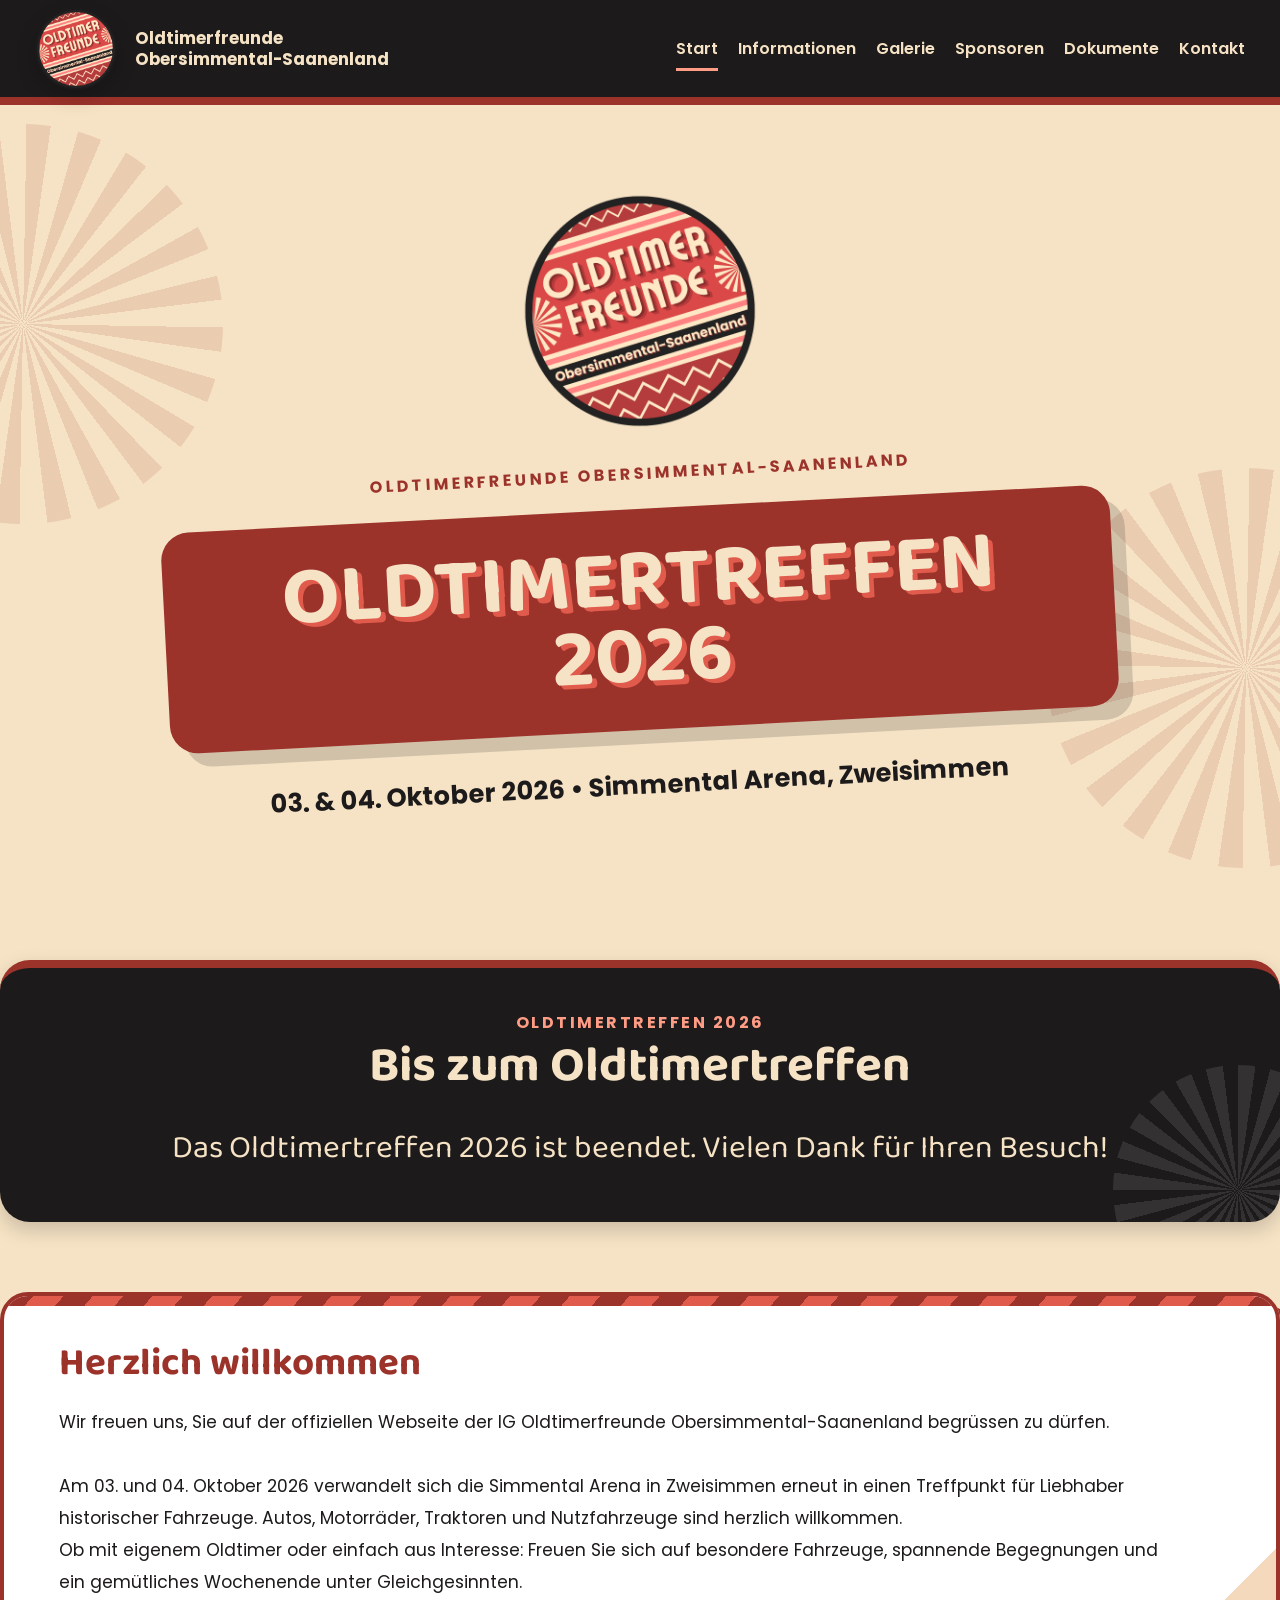
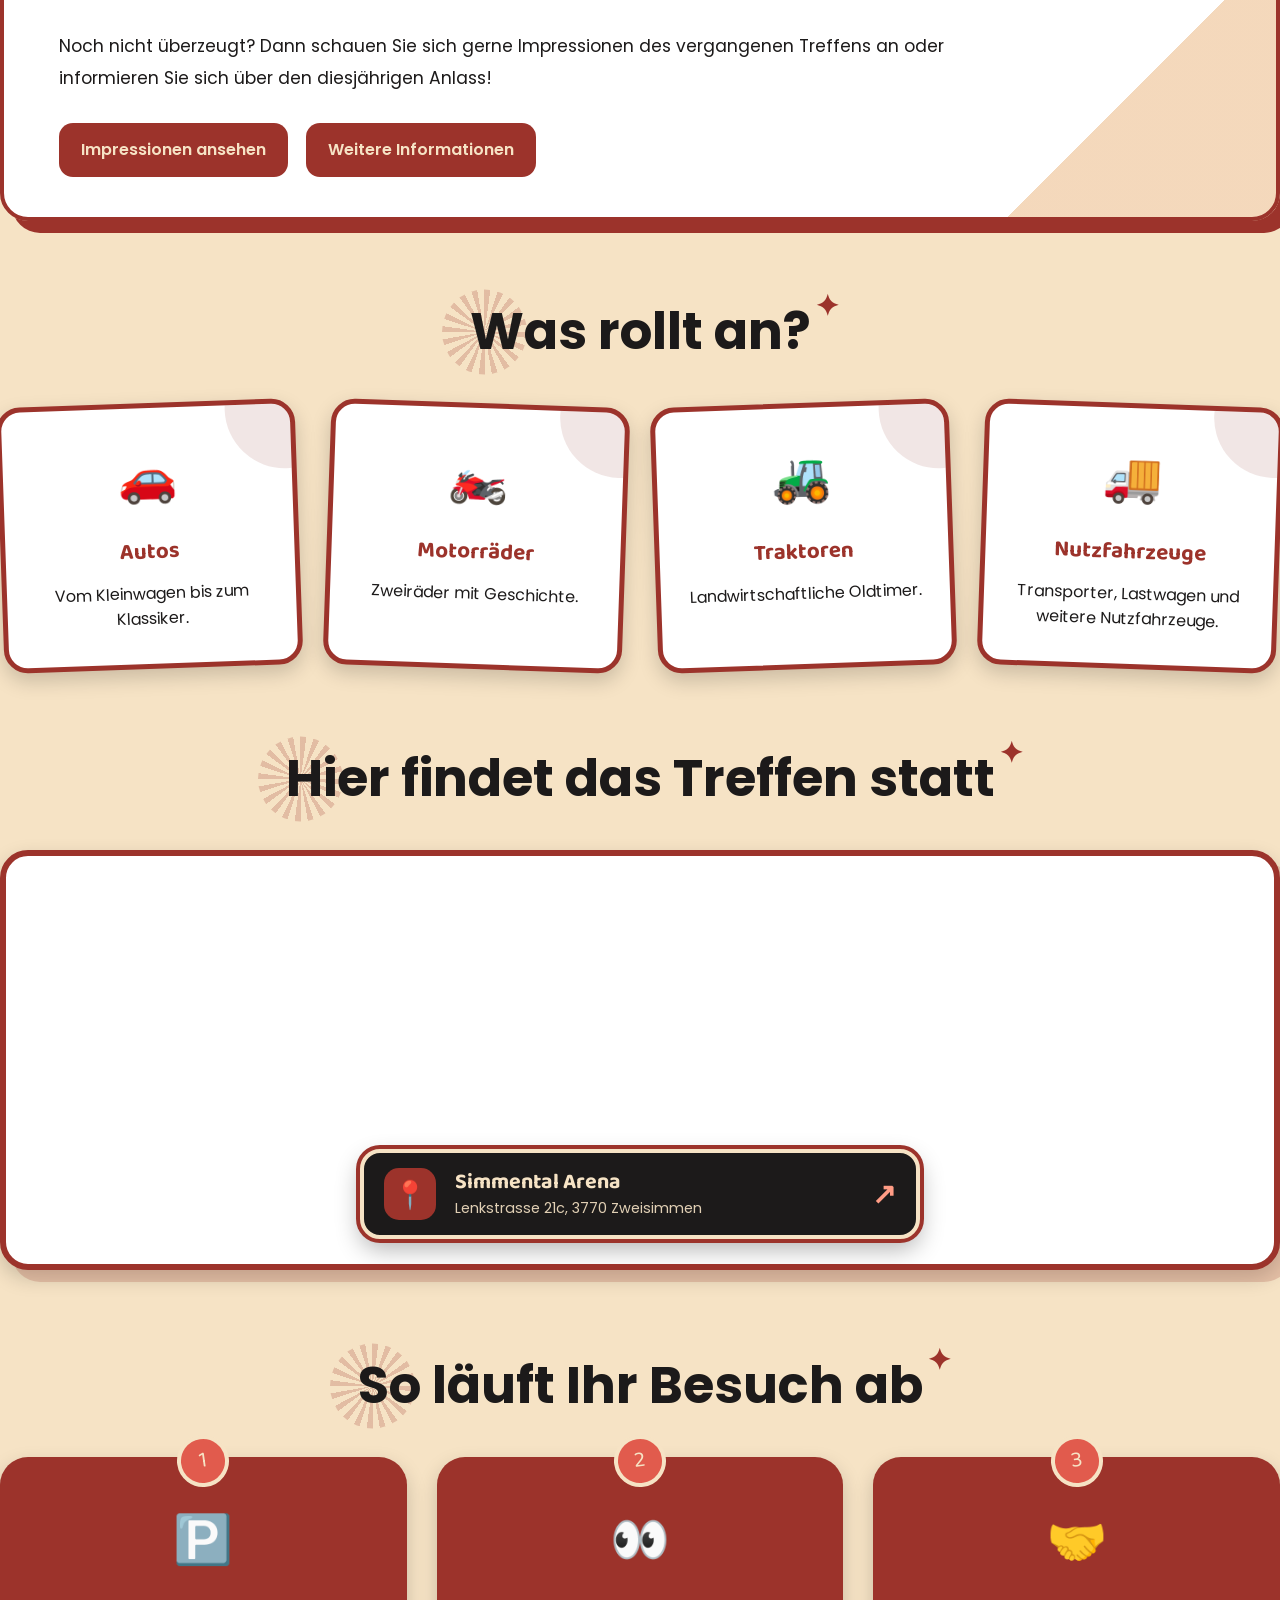
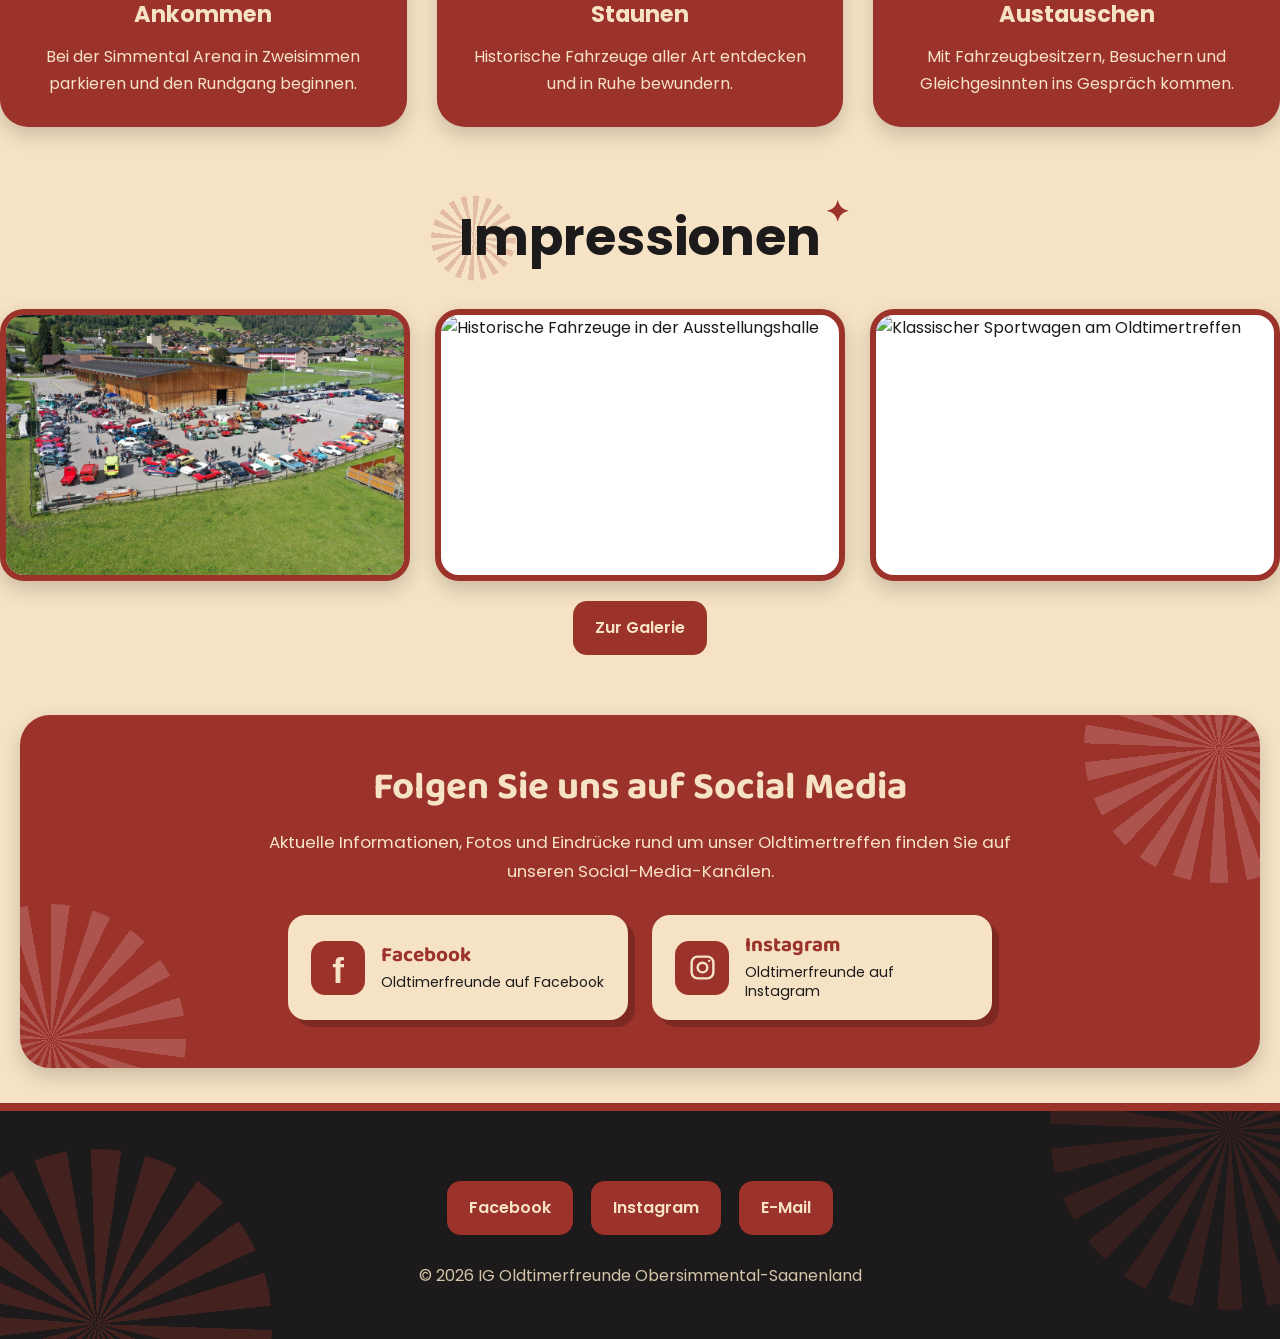
==== commit 9da23a20: "Verschönertes css und Link-Fehlerbehebung" ====
--- a/index.html
+++ b/index.html
@@ -403,7 +403,7 @@
             </svg>
         </button>
 
-        <script src="./countdown.js"></script>
-        <script src="./header.js"></script>
+        <script src="../js/countdown.js"></script>
+        <script src="../js/header.js"></script>
     </body>
 </html>
--- a/css/stylesheet.css
+++ b/css/stylesheet.css
@@ -15,7 +15,6 @@
     --font-display: "Baloo 2", sans-serif;
 }
 
-
 /* ================================================= */
 /* RESET */
 /* ================================================= */
@@ -41,22 +40,13 @@
        Weniger, kleinere und dunklere Strahlenverzierungen
        über die Seite verteilt.
     */
-    background-image:
-        repeating-conic-gradient(
+    background-image: repeating-conic-gradient(
             from 10deg at 8% 18%,
             rgba(156, 51, 43, 0.05) 0deg 8deg,
             transparent 8deg 16deg
         ),
-        repeating-conic-gradient(
-            from -8deg at 92% 38%,
-            rgba(156, 51, 43, 0.045) 0deg 8deg,
-            transparent 8deg 16deg
-        ),
-        repeating-conic-gradient(
-            from 5deg at 50% 84%,
-            rgba(156, 51, 43, 0.04) 0deg 8deg,
-            transparent 8deg 16deg
-        );
+        repeating-conic-gradient(from -8deg at 92% 38%, rgba(156, 51, 43, 0.045) 0deg 8deg, transparent 8deg 16deg),
+        repeating-conic-gradient(from 5deg at 50% 84%, rgba(156, 51, 43, 0.04) 0deg 8deg, transparent 8deg 16deg);
 
     background-size:
         420px 420px,
@@ -128,7 +118,6 @@
     line-height: 1.2;
 }
 
-
 /* ================================================= */
 /* NAVIGATION */
 /* ================================================= */
@@ -285,7 +274,6 @@
     transform: rotate(var(--hero-angle));
 }
 
-
 /* ================================================= */
 /* HERO-DEKORATION */
 /* ================================================= */
@@ -303,10 +291,7 @@
 
     border-radius: 50%;
 
-    background: repeating-conic-gradient(
-        rgba(156, 51, 43, 0.13) 1deg 8deg,
-        transparent 8deg 16deg
-    );
+    background: repeating-conic-gradient(rgba(156, 51, 43, 0.13) 1deg 8deg, transparent 8deg 16deg);
 
     pointer-events: none;
 }
@@ -324,14 +309,10 @@
 
     border-radius: 50%;
 
-    background: repeating-conic-gradient(
-        rgba(156, 51, 43, 0.13) 1deg 8deg,
-        transparent 8deg 16deg
-    );
+    background: repeating-conic-gradient(rgba(156, 51, 43, 0.13) 1deg 8deg, transparent 8deg 16deg);
 
     pointer-events: none;
 }
-
 
 /* Sterne und Eintritt-frei-Symbol ausblenden */
 
@@ -397,11 +378,7 @@
     width: 100%;
     height: 8px;
 
-    background: linear-gradient(
-        90deg,
-        var(--color-red-dark),
-        var(--color-red)
-    );
+    background: linear-gradient(90deg, var(--color-red-dark), var(--color-red));
 }
 
 /* Icon-Kreis */
@@ -482,7 +459,6 @@
     font-weight: 500;
     line-height: 1.5;
 }
-
 
 /* ================================================= */
 /* INFO-KACHELN RESPONSIVE */
@@ -564,10 +540,7 @@
 
     border-radius: 50%;
 
-    background: repeating-conic-gradient(
-        rgba(255, 255, 255, 0.1) 0deg 8deg,
-        transparent 7deg 15deg
-    );
+    background: repeating-conic-gradient(rgba(255, 255, 255, 0.1) 0deg 8deg, transparent 7deg 15deg);
 
     pointer-events: none;
 }
@@ -696,14 +669,7 @@
     margin: 70px auto;
     padding: 45px 55px 40px;
 
-    background:
-        linear-gradient(
-            135deg,
-            white 0%,
-            white 85%,
-            rgba(225, 91, 77, 0.08) 85%,
-            rgba(225, 91, 77, 0.08) 100%
-        );
+    background: linear-gradient(135deg, white 0%, white 85%, rgba(225, 91, 77, 0.08) 85%, rgba(225, 91, 77, 0.08) 100%);
 
     border: 4px solid var(--color-red-dark);
     border-radius: 28px;
@@ -723,17 +689,12 @@
     width: 100%;
     height: 10px;
 
-    background: repeating-linear-gradient(
-        131deg,
-        var(--color-red-dark) 0 22px,
-        var(--color-red) 22px 45px
-    );
+    background: repeating-linear-gradient(131deg, var(--color-red-dark) 0 22px, var(--color-red) 22px 45px);
 }
 
 /* Dezente Jahreszahl auf der rechten Seite */
 
 .welcome::after {
-
     position: absolute;
     top: 50%;
     right: 35px;
@@ -791,7 +752,6 @@
     text-align: center;
 }
 
-
 /* ================================================= */
 /* ABSCHNITTSÜBERSCHRIFTEN */
 /* ================================================= */
@@ -821,10 +781,7 @@
 
     border-radius: 50%;
 
-    background: repeating-conic-gradient(
-        var(--color-red-dark) 0deg 8deg,
-        transparent 8deg 18deg
-    );
+    background: repeating-conic-gradient(var(--color-red-dark) 0deg 8deg, transparent 8deg 18deg);
 
     opacity: 0.22;
 
@@ -841,7 +798,6 @@
     color: var(--color-red-dark);
     font-size: 1.8rem;
 }
-
 
 /* ================================================= */
 /* FAHRZEUGE */
@@ -933,7 +889,6 @@
     line-height: 1.6;
 }
 
-
 /* ================================================= */
 /* ABLAUF */
 /* ================================================= */
@@ -1014,7 +969,6 @@
     line-height: 1.7;
 }
 
-
 /* ================================================= */
 /* GALERIE-TEASER */
 /* ================================================= */
@@ -1061,7 +1015,6 @@
     transform: scale(1.08);
 }
 
-
 /* ================================================= */
 /* BUTTONS */
 /* ================================================= */
@@ -1123,7 +1076,6 @@
     box-shadow: var(--shadow);
 }
 
-
 /* Sonnenstrahl links unten */
 
 .social-media::before {
@@ -1138,14 +1090,10 @@
 
     border-radius: 50%;
 
-    background: repeating-conic-gradient(
-        rgba(255, 255, 255, 0.16) 0deg 8deg,
-        transparent 8deg 18deg
-    );
+    background: repeating-conic-gradient(rgba(255, 255, 255, 0.16) 0deg 8deg, transparent 8deg 18deg);
 
     pointer-events: none;
 }
-
 
 /* Sonnenstrahl rechts oben */
 
@@ -1161,14 +1109,10 @@
 
     border-radius: 50%;
 
-    background: repeating-conic-gradient(
-        rgba(255, 255, 255, 0.16) 0deg 8deg,
-        transparent 8deg 16deg
-    );
+    background: repeating-conic-gradient(rgba(255, 255, 255, 0.16) 0deg 8deg, transparent 8deg 16deg);
 
     pointer-events: none;
 }
-
 
 .social-media > h2 {
     position: relative;
@@ -1182,7 +1126,6 @@
     font-size: clamp(2rem, 3vw, 2.4rem);
 }
 
-
 .social-media > p {
     position: relative;
     z-index: 2;
@@ -1195,7 +1138,6 @@
     font-size: 1.05rem;
     line-height: 1.7;
 }
-
 
 /* ================================================= */
 /* SOCIAL-MEDIA-KARTEN */
@@ -1213,7 +1155,6 @@
     max-width: 760px;
     margin: 30px auto 0;
 }
-
 
 .social-card {
     display: flex;
@@ -1240,7 +1181,6 @@
         box-shadow 0.3s;
 }
 
-
 .social-card:hover {
     background: white;
     border-color: var(--color-pink);
@@ -1249,7 +1189,6 @@
 
     transform: translateY(-5px);
 }
-
 
 .social-icon {
     flex: 0 0 54px;
@@ -1272,11 +1211,9 @@
     line-height: 1;
 }
 
-
 .facebook-icon {
     padding-top: 5px;
 }
-
 
 .instagram-icon svg {
     display: block;
@@ -1291,12 +1228,10 @@
     stroke-linejoin: round;
 }
 
-
 .instagram-icon .instagram-dot {
     fill: currentColor;
     stroke: none;
 }
-
 
 .social-text {
     display: flex;
@@ -1306,7 +1241,6 @@
     min-width: 0;
 }
 
-
 .social-text strong {
     color: var(--color-red-dark);
 
@@ -1315,7 +1249,6 @@
     line-height: 1.2;
 }
 
-
 .social-text small {
     margin-top: 4px;
 
@@ -1324,7 +1257,6 @@
     font-size: 0.88rem;
     line-height: 1.35;
 }
-
 
 /* ================================================= */
 /* SOCIAL MEDIA RESPONSIVE */
@@ -1392,10 +1324,7 @@
 
     border-radius: 50%;
 
-    background: repeating-conic-gradient(
-        var(--color-red-dark) -3deg 8deg,
-        transparent 8deg 16deg
-    );
+    background: repeating-conic-gradient(var(--color-red-dark) -3deg 8deg, transparent 8deg 16deg);
 
     opacity: 0.3;
 }
@@ -1412,10 +1341,7 @@
 
     border-radius: 50%;
 
-    background: repeating-conic-gradient(
-        var(--color-red-dark) 0deg 8deg,
-        transparent 8deg 16deg
-    );
+    background: repeating-conic-gradient(var(--color-red-dark) 0deg 8deg, transparent 8deg 16deg);
 
     opacity: 0.2;
 }
@@ -1426,7 +1352,6 @@
 
     opacity: 0.85;
 }
-
 
 /* ================================================= */
 /* BACK TO TOP */
@@ -1476,7 +1401,6 @@
     height: 24px;
 }
 
-
 /* ================================================= */
 /* ANIMATIONEN */
 /* ================================================= */
@@ -1493,7 +1417,6 @@
     }
 }
 
-
 /* ================================================= */
 /* UNTERSEITEN */
 /* ================================================= */
@@ -1529,7 +1452,6 @@
 .content section {
     margin-bottom: 60px;
 }
-
 
 /* ================================================= */
 /* SPONSOREN UND ALLGEMEINE KARTEN */
@@ -1681,11 +1603,7 @@
     width: 100%;
     height: 16px;
 
-    background: repeating-linear-gradient(
-        -45deg,
-        var(--color-cream) 0 16px,
-        var(--color-red) 16px 32px
-    );
+    background: repeating-linear-gradient(-45deg, var(--color-cream) 0 16px, var(--color-red) 16px 32px);
 }
 
 /* Unteres Deko-Element rechts */
@@ -1701,10 +1619,7 @@
 
     border-radius: 50%;
 
-    background: repeating-conic-gradient(
-        rgba(255, 255, 255, 0.14) 0deg 8deg,
-        transparent 8deg 16deg
-    );
+    background: repeating-conic-gradient(rgba(255, 255, 255, 0.14) 0deg 8deg, transparent 8deg 16deg);
 
     pointer-events: none;
 }
@@ -1823,7 +1738,6 @@
     object-fit: contain;
 }
 
-
 /* ================================================= */
 /* RESPONSIVE BIS 1200 PX */
 /* ================================================= */
@@ -1872,7 +1786,6 @@
     }
 }
 
-
 /* ================================================= */
 /* RESPONSIVE BIS 800 PX */
 /* ================================================= */
@@ -2120,7 +2033,6 @@
     line-height: 1.8;
 }
 
-
 /* ================================================= */
 /* WICHTIGE INFORMATIONEN */
 /* ================================================= */
@@ -2142,7 +2054,6 @@
     margin-top: auto;
     padding-top: 15px;
 }
-
 
 /* ================================================= */
 /* RESPONSIVE */
@@ -2200,7 +2111,6 @@
     line-height: 1.8;
 }
 
-
 /* ================================================= */
 /* GALERIE-Raster */
 /* ================================================= */
@@ -2300,7 +2210,6 @@
     transform: rotate(8deg) scale(1.08);
 }
 
-
 /* ================================================= */
 /* GALERIE-AUFRUF */
 /* ================================================= */
@@ -2335,10 +2244,7 @@
 
     border-radius: 50%;
 
-    background: repeating-conic-gradient(
-        rgba(255, 255, 255, 0.15) 0deg 8deg,
-        transparent 8deg 18deg
-    );
+    background: repeating-conic-gradient(rgba(255, 255, 255, 0.15) 0deg 8deg, transparent 8deg 18deg);
 
     pointer-events: none;
 }
@@ -2369,7 +2275,6 @@
 .gallery-cta .button {
     margin-bottom: 0;
 }
-
 
 /* ================================================= */
 /* GALERIE RESPONSIVE */
@@ -2439,7 +2344,6 @@
     pointer-events: auto;
 }
 
-
 /* ================================================= */
 /* LIGHTBOX-INHALT */
 /* ================================================= */
@@ -2497,7 +2401,6 @@
     text-align: center;
 }
 
-
 /* ================================================= */
 /* LIGHTBOX-BUTTONS */
 /* ================================================= */
@@ -2543,7 +2446,6 @@
     outline-offset: 6px;
 }
 
-
 /* Schliessen */
 
 .lightbox-close {
@@ -2558,7 +2460,6 @@
     font-size: 2.5rem;
 }
 
-
 /* Navigation */
 
 .lightbox-navigation {
@@ -2583,7 +2484,6 @@
 .lightbox-next {
     right: 28px;
 }
-
 
 /* ================================================= */
 /* GALERIE-HINWEIS BEIM HOVER */
@@ -2620,7 +2520,6 @@
     transform: translate(-50%, 0);
 }
 
-
 /* ================================================= */
 /* LIGHTBOX RESPONSIVE */
 /* ================================================= */
@@ -2701,7 +2600,6 @@
     text-align: center;
 }
 
-
 /* ================================================= */
 /* FIRMENSPONSOREN */
 /* ================================================= */
@@ -2760,10 +2658,7 @@
 
     border-radius: 50%;
 
-    background: repeating-conic-gradient(
-        rgba(156, 51, 43, 0.1) 0deg 8deg,
-        transparent 8deg 16deg
-    );
+    background: repeating-conic-gradient(rgba(156, 51, 43, 0.1) 0deg 8deg, transparent 8deg 16deg);
 
     pointer-events: none;
 }
@@ -2824,7 +2719,6 @@
     font-size: 0.95rem;
     font-weight: 600;
 }
-
 
 /* ================================================= */
 /* PRIVATE UNTERSTÜTZER */
@@ -2985,10 +2879,7 @@
 
     border-radius: 50%;
 
-    background: repeating-conic-gradient(
-        rgba(255, 255, 255, 0.16) 0deg 8deg,
-        transparent 8deg 16deg
-    );
+    background: repeating-conic-gradient(rgba(255, 255, 255, 0.16) 0deg 8deg, transparent 8deg 16deg);
 }
 
 .sponsor-cta-content {
@@ -3036,7 +2927,6 @@
     background: white;
 }
 
-
 /* ================================================= */
 /* SPONSOREN RESPONSIVE */
 /* ================================================= */
@@ -3122,10 +3012,7 @@
 
     border-radius: 50%;
 
-    background: repeating-conic-gradient(
-        rgba(156, 51, 43, 0.11) 0deg 8deg,
-        transparent 8deg 16deg
-    );
+    background: repeating-conic-gradient(rgba(156, 51, 43, 0.11) 0deg 8deg, transparent 8deg 16deg);
 
     pointer-events: none;
 }
@@ -3219,7 +3106,6 @@
     margin-bottom: 0;
 }
 
-
 /* ================================================= */
 /* KONTAKTTHEMEN */
 /* ================================================= */
@@ -3322,7 +3208,6 @@
 
     line-height: 1.7;
 }
-
 
 /* ================================================= */
 /* KONTAKT RESPONSIVE */
@@ -3444,10 +3329,7 @@
 
     border-radius: 50%;
 
-    background: repeating-conic-gradient(
-        rgba(156, 51, 43, 0.1) 0deg 8deg,
-        transparent 8deg 16deg
-    );
+    background: repeating-conic-gradient(rgba(156, 51, 43, 0.1) 0deg 8deg, transparent 8deg 16deg);
 
     pointer-events: none;
 }
@@ -3553,7 +3435,6 @@
 
     transform: translateY(-3px);
 }
-
 
 /* ================================================= */
 /* DOKUMENTENHINWEIS */
@@ -3692,7 +3573,6 @@
 /* ================================================= */
 
 @media (max-width: 600px) {
-
     /* Hero wieder bis direkt unter den Header ziehen */
     main > .hero {
         width: calc(100% + 30px);
@@ -3835,7 +3715,6 @@
         var(--shadow);
 }
 
-
 /* Google-Maps-Karte */
 
 .location-map-card iframe {
@@ -3853,7 +3732,6 @@
     pointer-events: none;
 }
 
-
 /* Klickbare Fläche über der Karte */
 
 .location-map-link {
@@ -3869,7 +3747,6 @@
 
     cursor: pointer;
 }
-
 
 /* Beschriftung auf der Karte */
 
@@ -3903,7 +3780,6 @@
     transform: translateY(-5px);
 }
 
-
 /* Standort-Symbol */
 
 .location-map-icon {
@@ -3921,7 +3797,6 @@
     font-size: 1.7rem;
 }
 
-
 /* Standort-Text */
 
 .location-map-text {
@@ -3950,7 +3825,6 @@
     opacity: 0.9;
 }
 
-
 /* Pfeil rechts */
 
 .location-map-arrow {
@@ -3965,7 +3839,6 @@
 .location-map-link:hover .location-map-arrow {
     transform: translate(3px, -3px);
 }
-
 
 /* Tastaturbedienung */
 
@@ -3973,7 +3846,6 @@
     outline: 5px solid var(--color-pink);
     outline-offset: 6px;
 }
-
 
 /* ================================================= */
 /* STANDORTKARTE – HANDYANSICHT */
@@ -4037,7 +3909,6 @@
 /* ================================================= */
 
 @media (max-width: 800px) {
-
     /* Header etwas höher machen */
     header {
         height: 125px;
@@ -4089,13 +3960,11 @@
     }
 }
 
-
 /* ================================================= */
 /* KLEINE UNTERTITEL AUF EINER ZEILE */
 /* ================================================= */
 
 @media (max-width: 600px) {
-
     .page-header .page-subtitle,
     .countdown .countdown-label,
     .sponsor-cta .sponsor-cta-label {
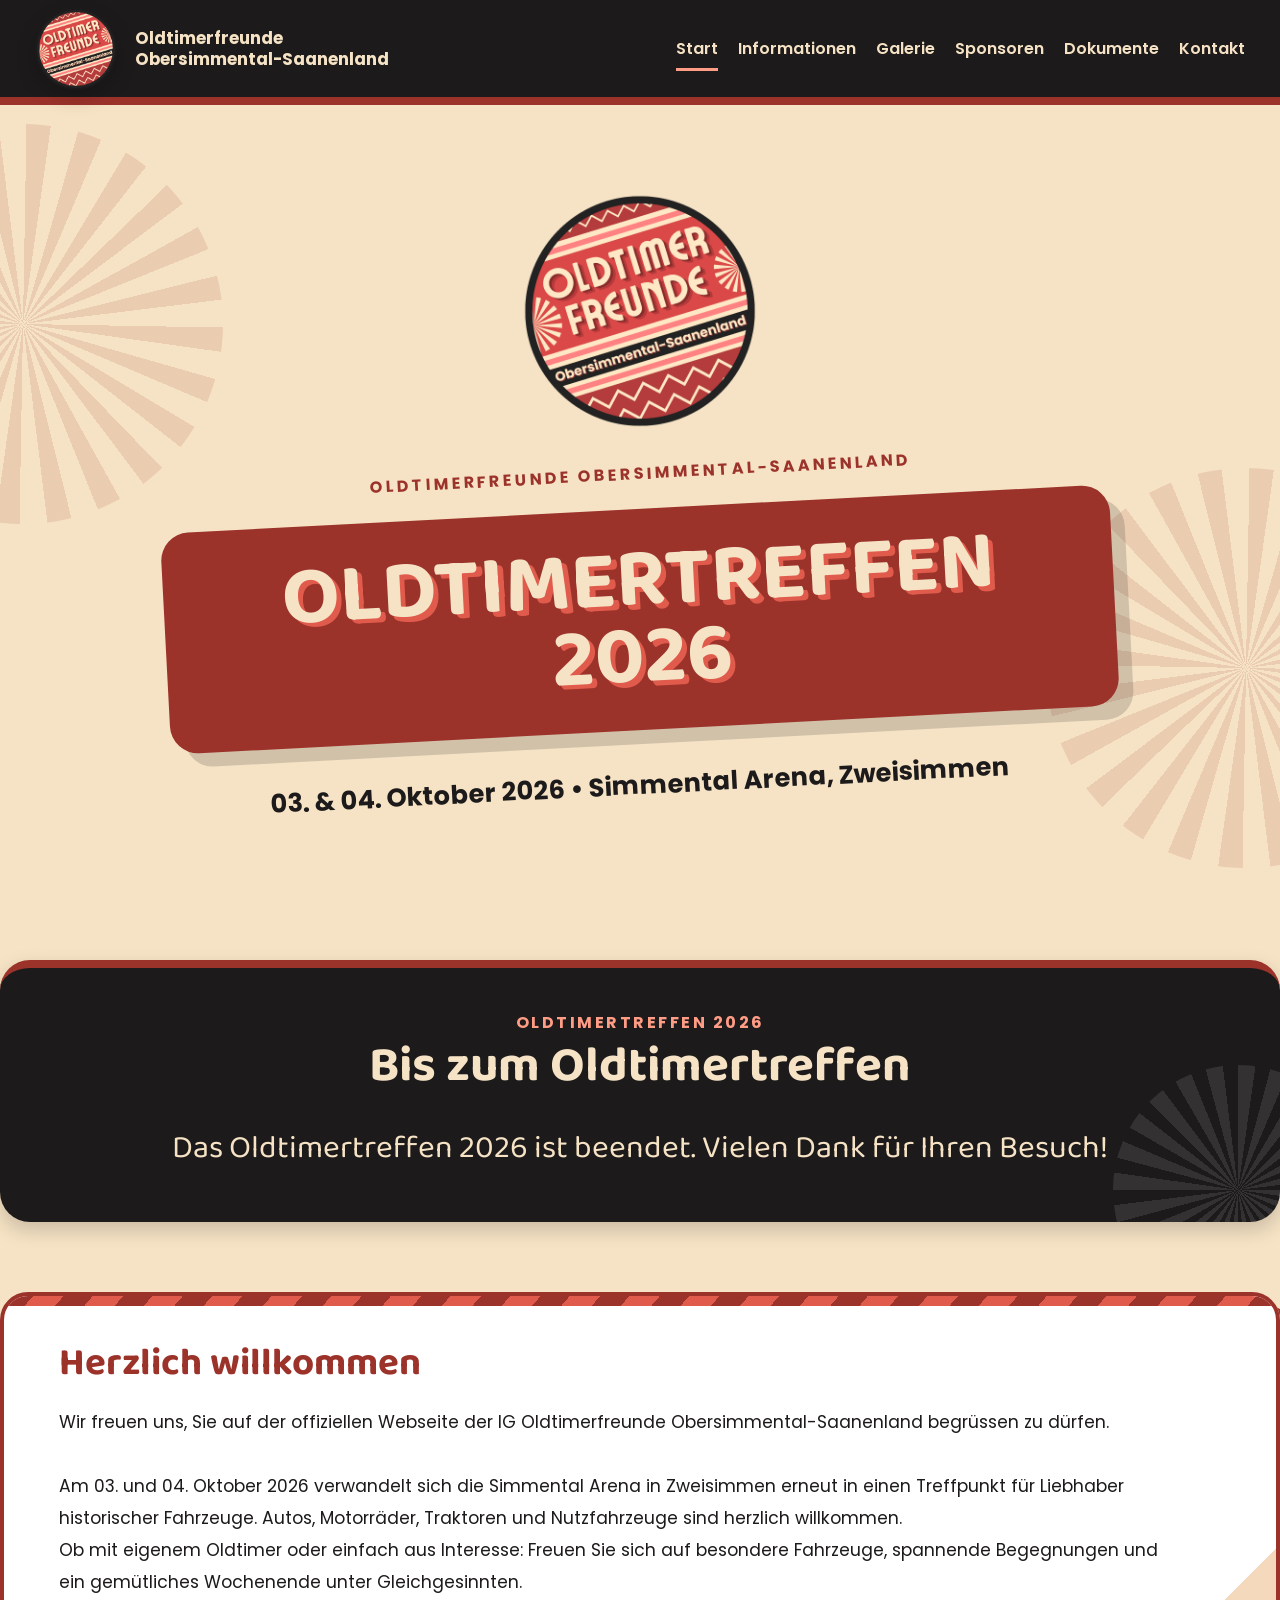
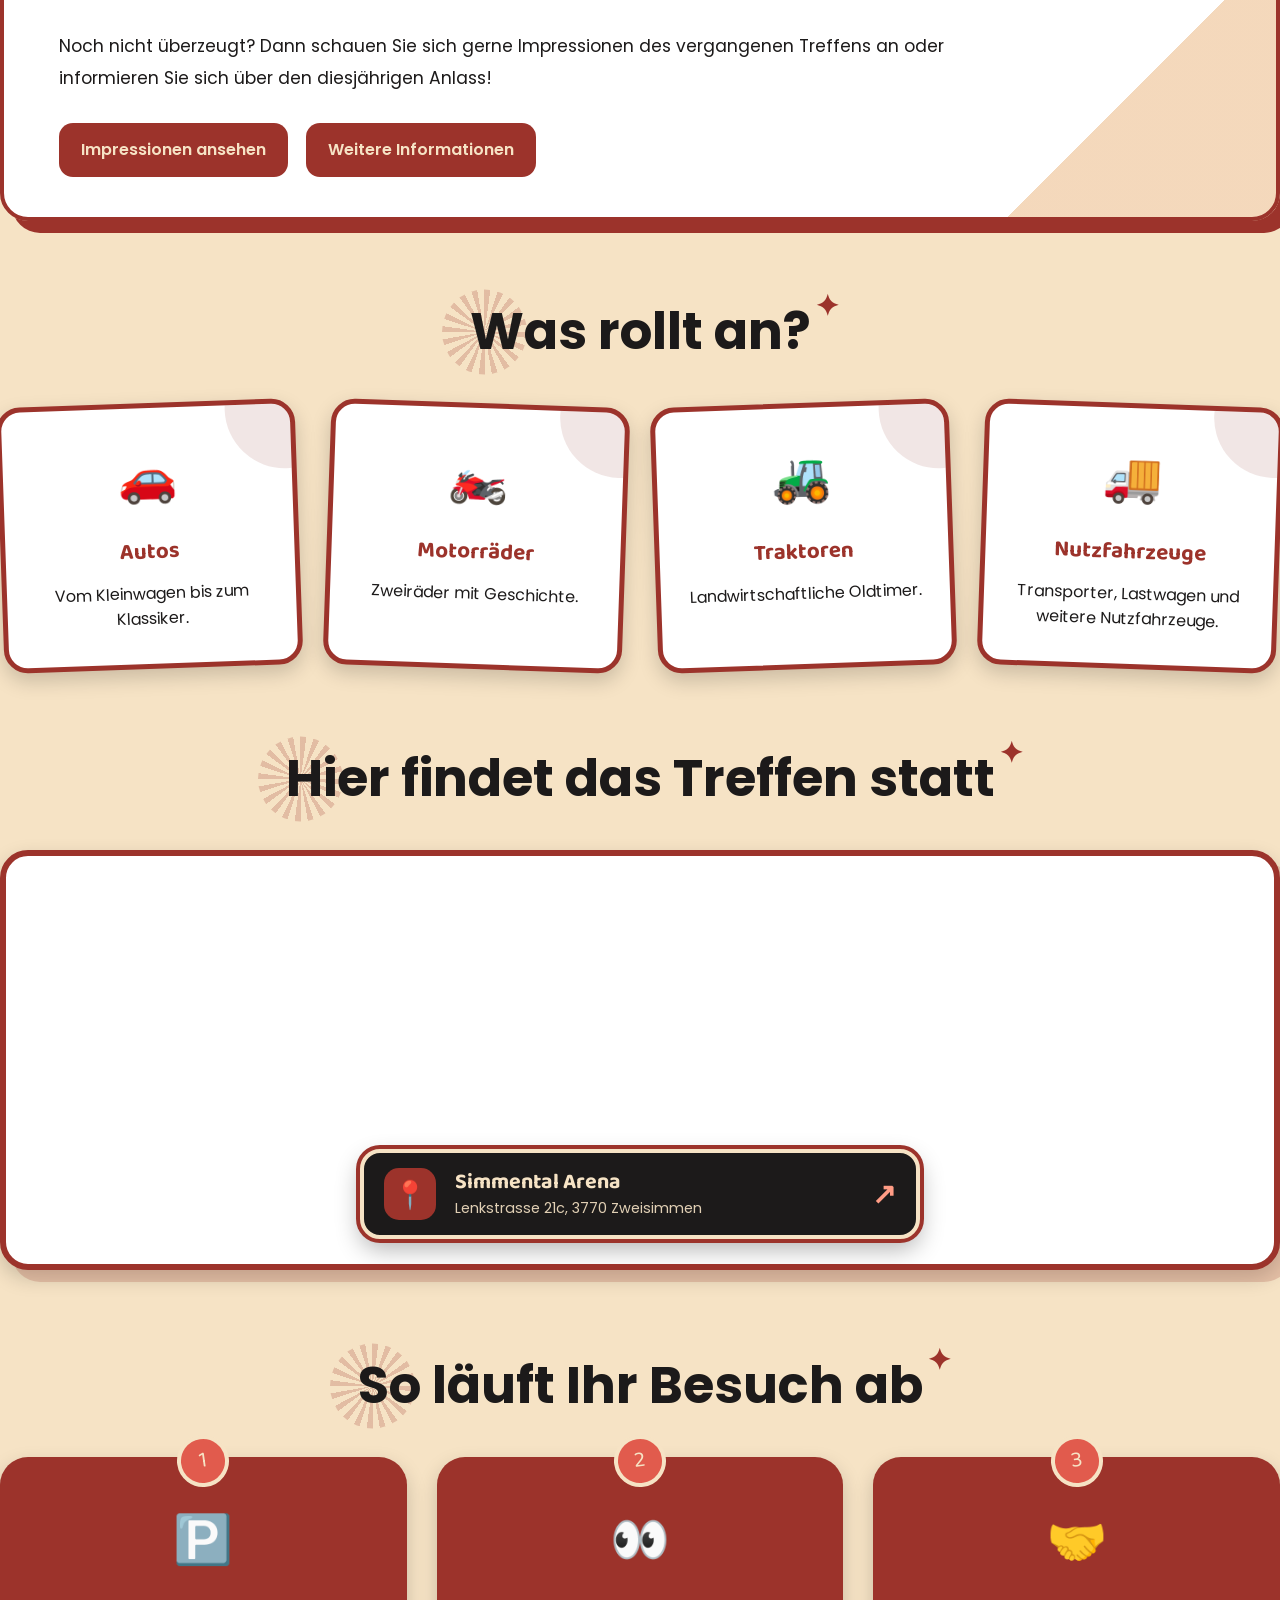
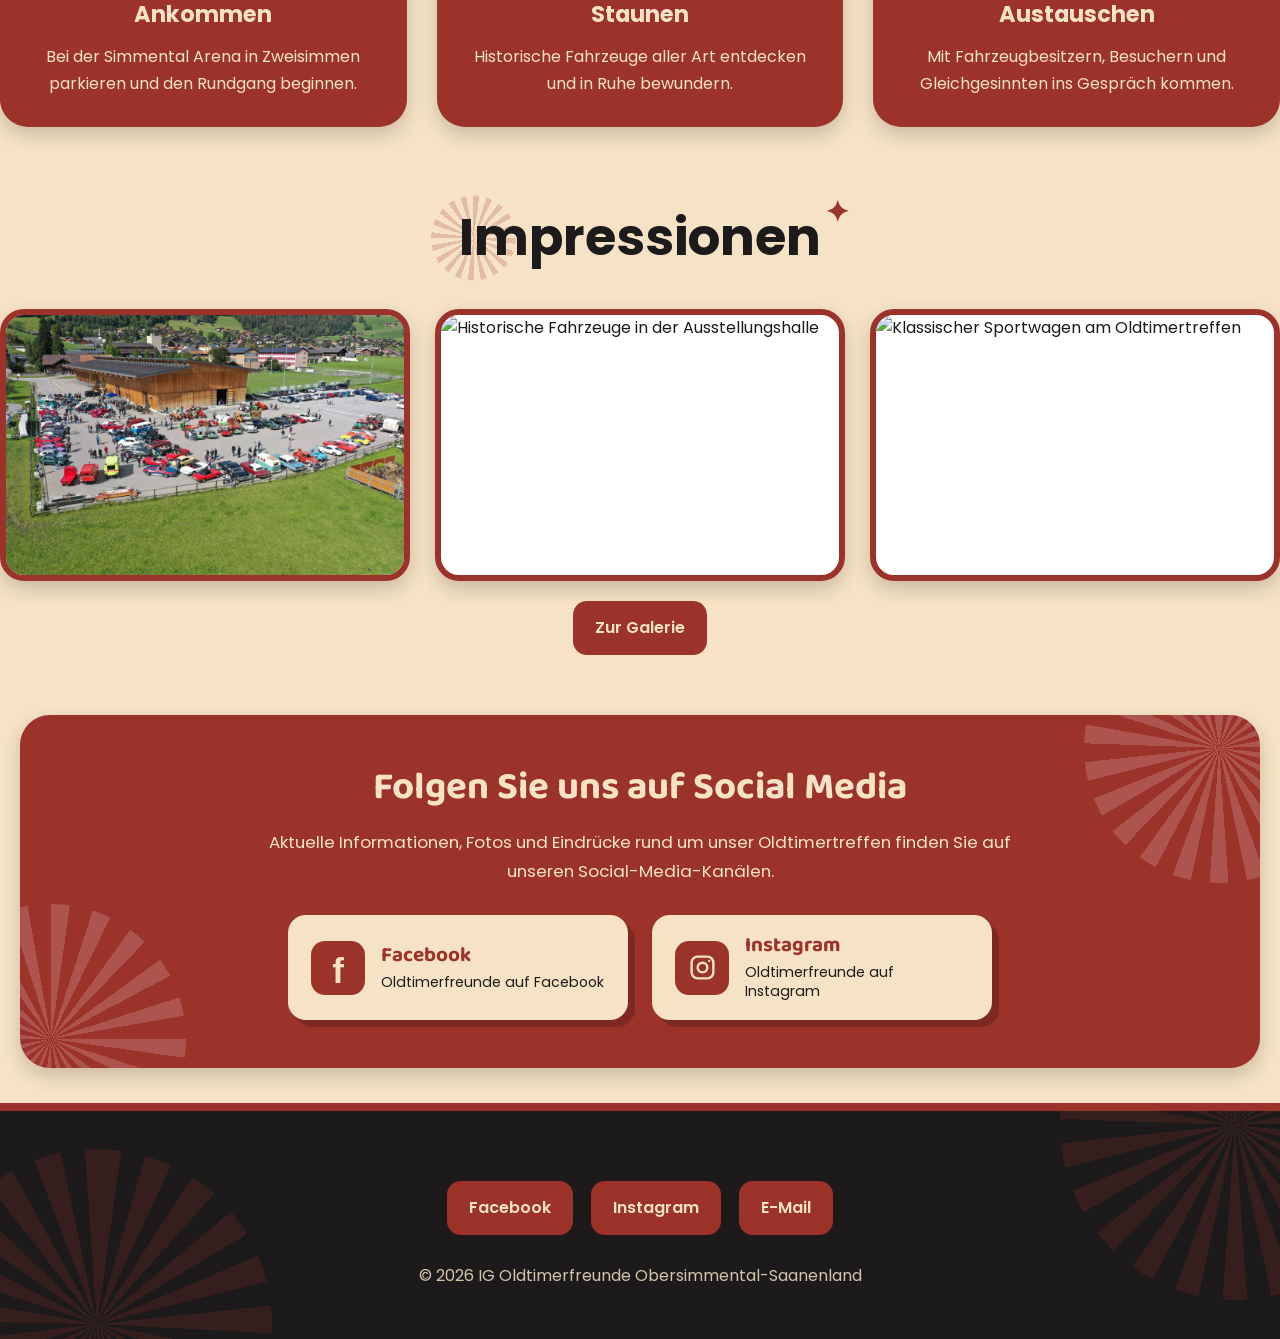
==== commit a34830d5: "Anpassung Meta Descriptions und Canonical sowie Open Graph hinzugefügt" ====
--- a/index.html
+++ b/index.html
@@ -4,11 +4,25 @@
         <meta charset="UTF-8" />
         <meta name="viewport" content="width=device-width, initial-scale=1" />
 
-        <title>Oldtimerfreunde Obersimmental-Saanenland | Startseite</title>
+        <title>Oldtimerfreunde Obersimmental-Saanenland</title>
 
         <meta
             name="description"
             content="Offizielle Webseite der IG Oldtimerfreunde Obersimmental-Saanenland und des Oldtimertreffens 2026 in Zweisimmen." />
+        
+        <meta property="og:title" content="Oldtimerfreunde Obersimmental-Saanenland" />
+
+        <meta
+            property="og:description"
+            content="Offizielle Website des Oldtimertreffens 2026 in der Simmentalarena Zweisimmen." />
+
+        <meta property="og:image" content="https://oldtimerfreunde-ossa.ch/images/logo.png" />
+
+        <meta property="og:url" content="https://oldtimerfreunde-ossa.ch/" />
+
+        <meta property="og:type" content="website" />
+
+        <meta property="og:locale" content="de_CH" />
 
         <link rel="preconnect" href="https://fonts.googleapis.com" />
         <link rel="preconnect" href="https://fonts.gstatic.com" crossorigin />
@@ -19,6 +33,7 @@
 
         <link rel="icon" href="/images/logo.png" type="image/png" />
         <link rel="stylesheet" href="css/stylesheet.css" />
+        <link rel="canonical" href="https://oldtimerfreunde-ossa.ch/" />
     </head>
 
     <body>
@@ -137,7 +152,8 @@
                     Ob mit eigenem Oldtimer oder einfach aus Interesse: Freuen Sie sich auf besondere Fahrzeuge,
                     spannende Begegnungen und ein gemütliches Wochenende unter Gleichgesinnten.
                     <br /><br />
-                    Noch nicht überzeugt? Dann schauen Sie sich gerne Impressionen des vergangenen Treffens an oder <br />
+                    Noch nicht überzeugt? Dann schauen Sie sich gerne Impressionen des vergangenen Treffens an oder
+                    <br />
                     informieren Sie sich über den diesjährigen Anlass!
                 </p>
 
@@ -188,63 +204,41 @@
                     </div>
                 </div>
             </section>
-            
+
             <!-- ================================================= -->
             <!-- STANDORT -->
             <!-- ================================================= -->
 
             <section class="location-section">
-
-                <h2 class="section-heading">
-                    Hier findet das Treffen statt
-                </h2>
+                <h2 class="section-heading">Hier findet das Treffen statt</h2>
 
                 <div class="location-map-card">
-
                     <iframe
                         src="https://www.google.com/maps?q=Simmental%20Arena%2C%20Lenkstrasse%2021c%2C%203770%20Zweisimmen&output=embed"
                         title="Karte mit Standort der Simmental Arena in Zweisimmen"
                         loading="lazy"
                         tabindex="-1"
-                        referrerpolicy="no-referrer-when-downgrade"
-                    ></iframe>
+                        referrerpolicy="no-referrer-when-downgrade"></iframe>
 
                     <a
                         href="https://www.google.com/maps/search/?api=1&query=Simmental%20Arena%2C%20Lenkstrasse%2021c%2C%203770%20Zweisimmen"
                         class="location-map-link"
                         target="_blank"
                         rel="noopener noreferrer"
-                        aria-label="Standort der Simmental Arena in Google Maps öffnen"
-                    >
-
+                        aria-label="Standort der Simmental Arena in Google Maps öffnen">
                         <span class="location-map-label">
-
-                            <span class="location-map-icon" aria-hidden="true">
-                                📍
+                            <span class="location-map-icon" aria-hidden="true"> 📍 </span>
+
+                            <span class="location-map-text">
+                                <strong> Simmental Arena </strong>
+
+                                <small> Lenkstrasse 21c, 3770 Zweisimmen </small>
                             </span>
 
-                            <span class="location-map-text">
-
-                                <strong>
-                                    Simmental Arena
-                                </strong>
-
-                                <small>
-                                    Lenkstrasse 21c, 3770 Zweisimmen
-                                </small>
-
-                            </span>
-
-                            <span class="location-map-arrow" aria-hidden="true">
-                                ↗
-                            </span>
-
+                            <span class="location-map-arrow" aria-hidden="true"> ↗ </span>
                         </span>
-
-                    </a>
-
-                </div>
-
+                    </a>
+                </div>
             </section>
 
             <!-- ================================================= -->
@@ -363,7 +357,7 @@
                 </div>
             </section>
         </main>
-        
+
         <!-- ================================================= -->
         <!-- FOOTER -->
         <!-- ================================================= -->
@@ -406,4 +400,4 @@
         <script src="../js/countdown.js"></script>
         <script src="../js/header.js"></script>
     </body>
-</html>
+</html>
--- a/css/stylesheet.css
+++ b/css/stylesheet.css
@@ -1324,9 +1324,9 @@
 
     border-radius: 50%;
 
-    background: repeating-conic-gradient(var(--color-red-dark) -3deg 8deg, transparent 8deg 16deg);
-
-    opacity: 0.3;
+    background: repeating-conic-gradient(var(--color-red-dark) -1deg 8deg, transparent 8deg 16deg);
+
+    opacity: 0.2;
 }
 
 footer::after {
@@ -1336,8 +1336,8 @@
     top: -161px;
     right: -130px;
 
-    width: 360px;
-    height: 360px;
+    width: 350px;
+    height: 350px;
 
     border-radius: 50%;
 
@@ -1619,7 +1619,7 @@
 
     border-radius: 50%;
 
-    background: repeating-conic-gradient(rgba(255, 255, 255, 0.14) 0deg 8deg, transparent 8deg 16deg);
+    background: repeating-conic-gradient(rgba(255, 255, 255, 0.14) -2deg 8deg, transparent 8deg 16deg);
 
     pointer-events: none;
 }
@@ -2650,15 +2650,15 @@
     content: "";
 
     position: absolute;
-    right: -45px;
-    bottom: -55px;
+    right: -42px;
+    bottom: -44px;
 
     width: 120px;
     height: 120px;
 
     border-radius: 50%;
 
-    background: repeating-conic-gradient(rgba(156, 51, 43, 0.1) 0deg 8deg, transparent 8deg 16deg);
+    background: repeating-conic-gradient(rgba(156, 51, 43, 0.1) -1deg 8deg, transparent 8deg 16deg);
 
     pointer-events: none;
 }
@@ -2742,28 +2742,6 @@
     box-shadow: 12px 12px 0 var(--color-red-dark);
 
     text-align: center;
-}
-
-.private-sponsor-panel::before {
-    content: "✦";
-
-    position: absolute;
-    top: 15px;
-    left: 25px;
-
-    color: var(--color-red);
-    font-size: 2.2rem;
-}
-
-.private-sponsor-panel::after {
-    content: "✦";
-
-    position: absolute;
-    right: 25px;
-    bottom: 12px;
-
-    color: var(--color-red-dark);
-    font-size: 2.2rem;
 }
 
 .private-sponsor-panel h3 {
@@ -2871,8 +2849,8 @@
     content: "";
 
     position: absolute;
-    top: -135px;
-    right: -105px;
+    top: -124px;
+    right: -120px;
 
     width: 300px;
     height: 300px;
@@ -3004,15 +2982,15 @@
     content: "";
 
     position: absolute;
-    right: -100px;
-    bottom: -130px;
+    right: -111px;
+    bottom: -113px;
 
     width: 260px;
     height: 260px;
 
     border-radius: 50%;
 
-    background: repeating-conic-gradient(rgba(156, 51, 43, 0.11) 0deg 8deg, transparent 8deg 16deg);
+    background: repeating-conic-gradient(rgba(156, 51, 43, 0.11) -2deg 8deg, transparent 8deg 16deg);
 
     pointer-events: none;
 }
@@ -3321,15 +3299,15 @@
     content: "";
 
     position: absolute;
-    right: -65px;
-    bottom: -75px;
+    right: -60px;
+    bottom: -65px;
 
     width: 165px;
     height: 165px;
 
     border-radius: 50%;
 
-    background: repeating-conic-gradient(rgba(156, 51, 43, 0.1) 0deg 8deg, transparent 8deg 16deg);
+    background: repeating-conic-gradient(rgba(156, 51, 43, 0.1) -2deg 8deg, transparent 8deg 16deg);
 
     pointer-events: none;
 }
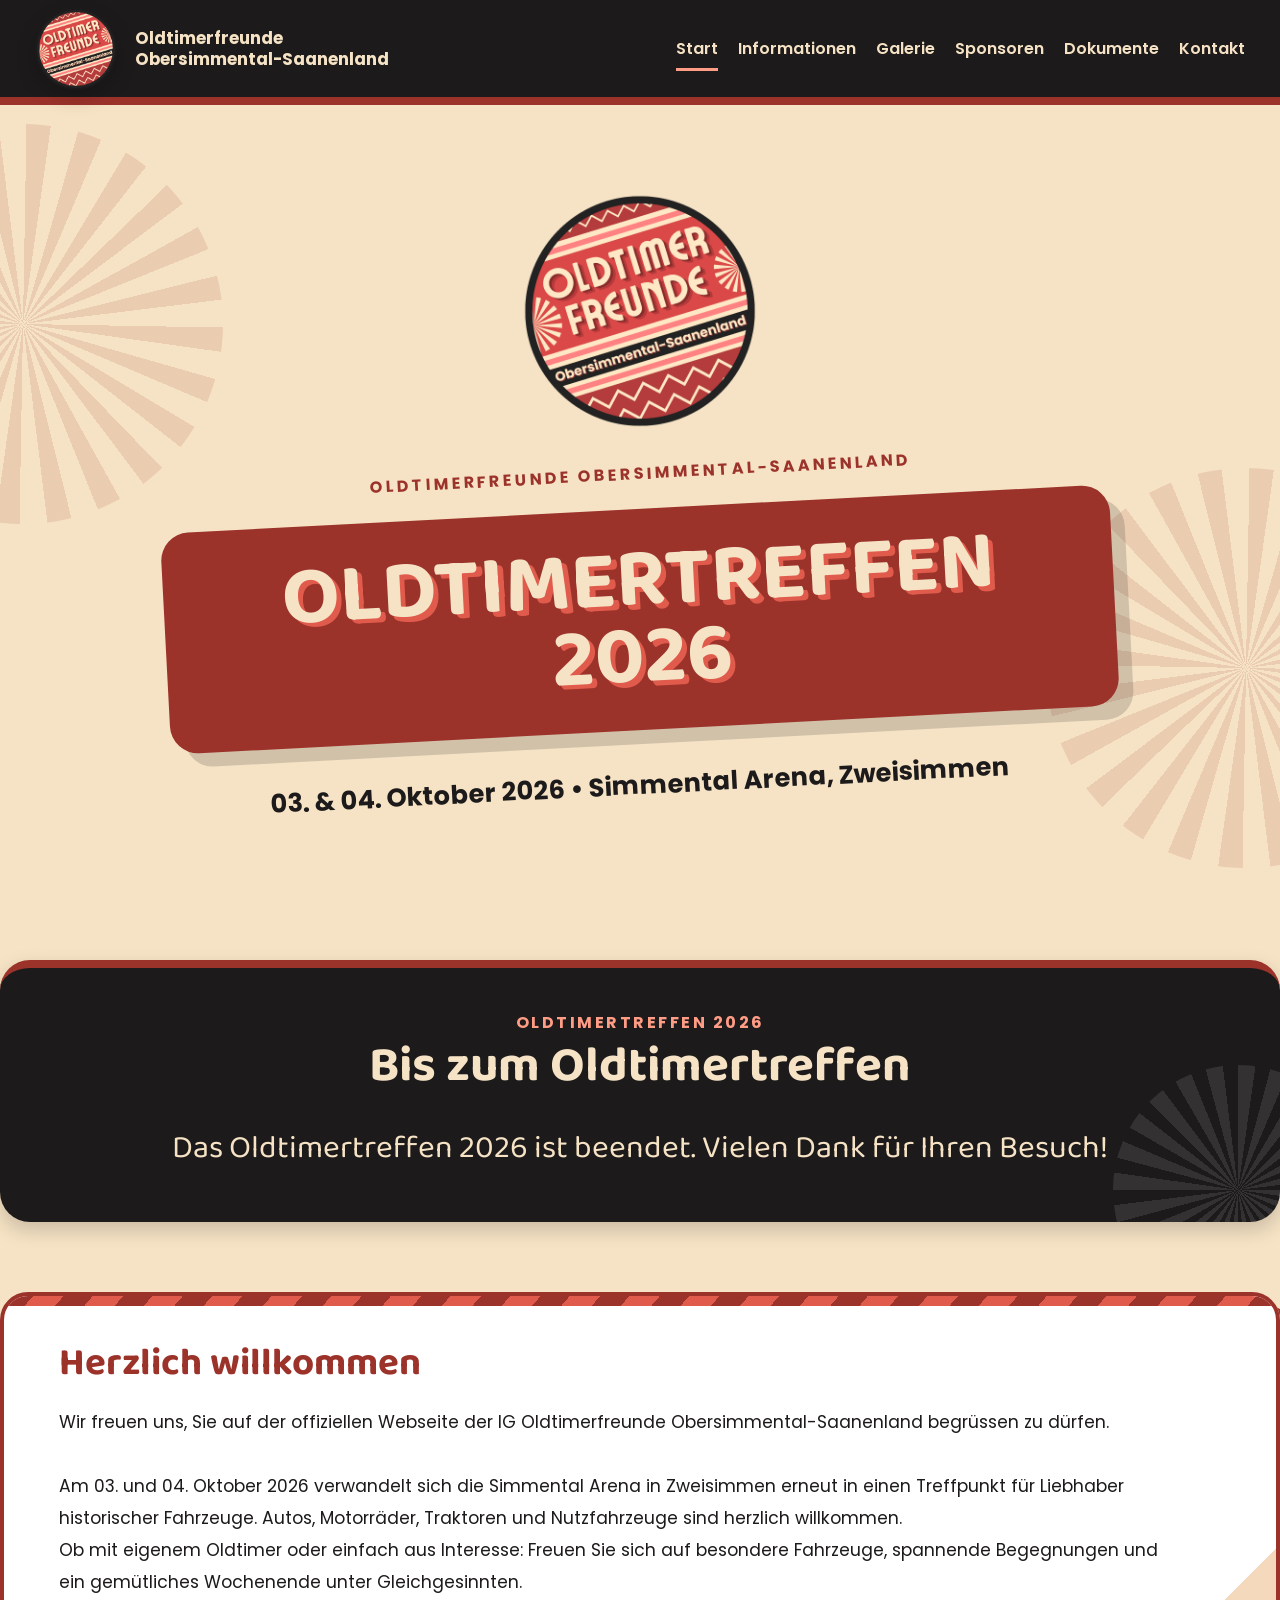
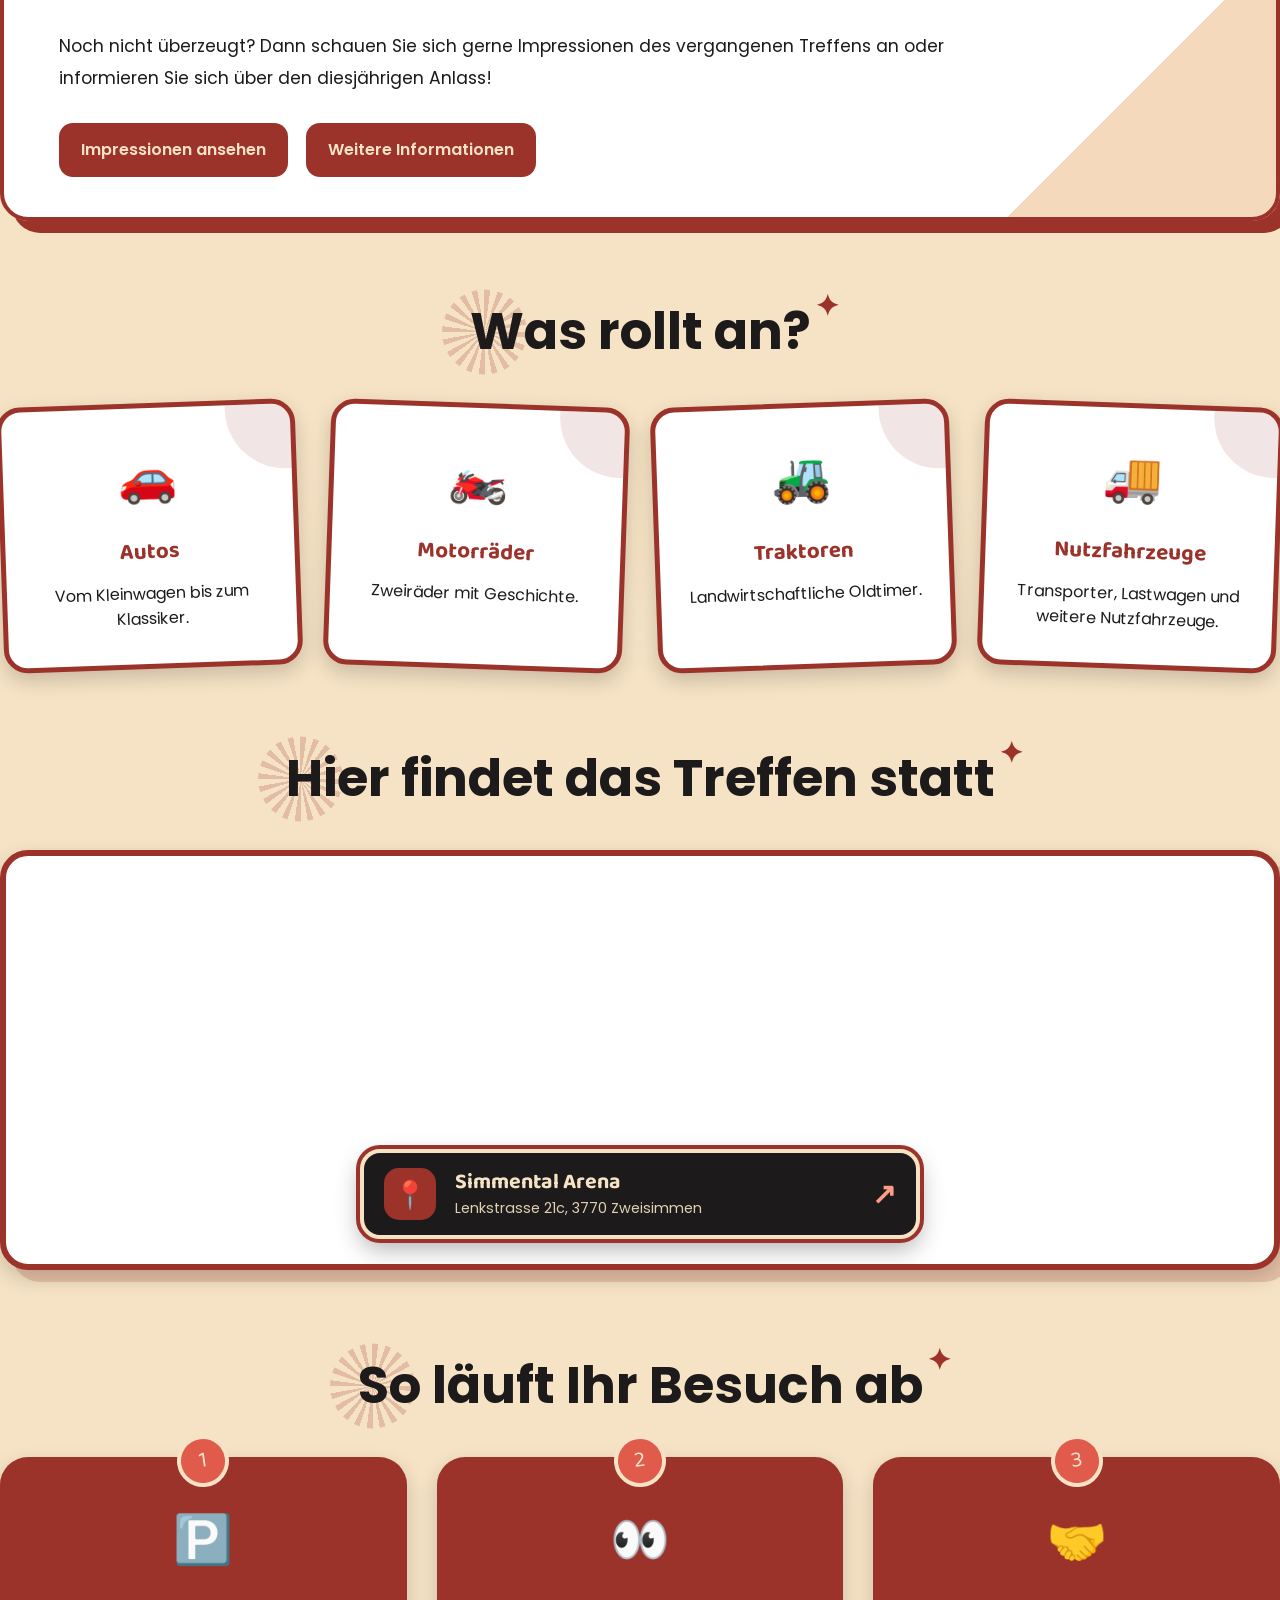
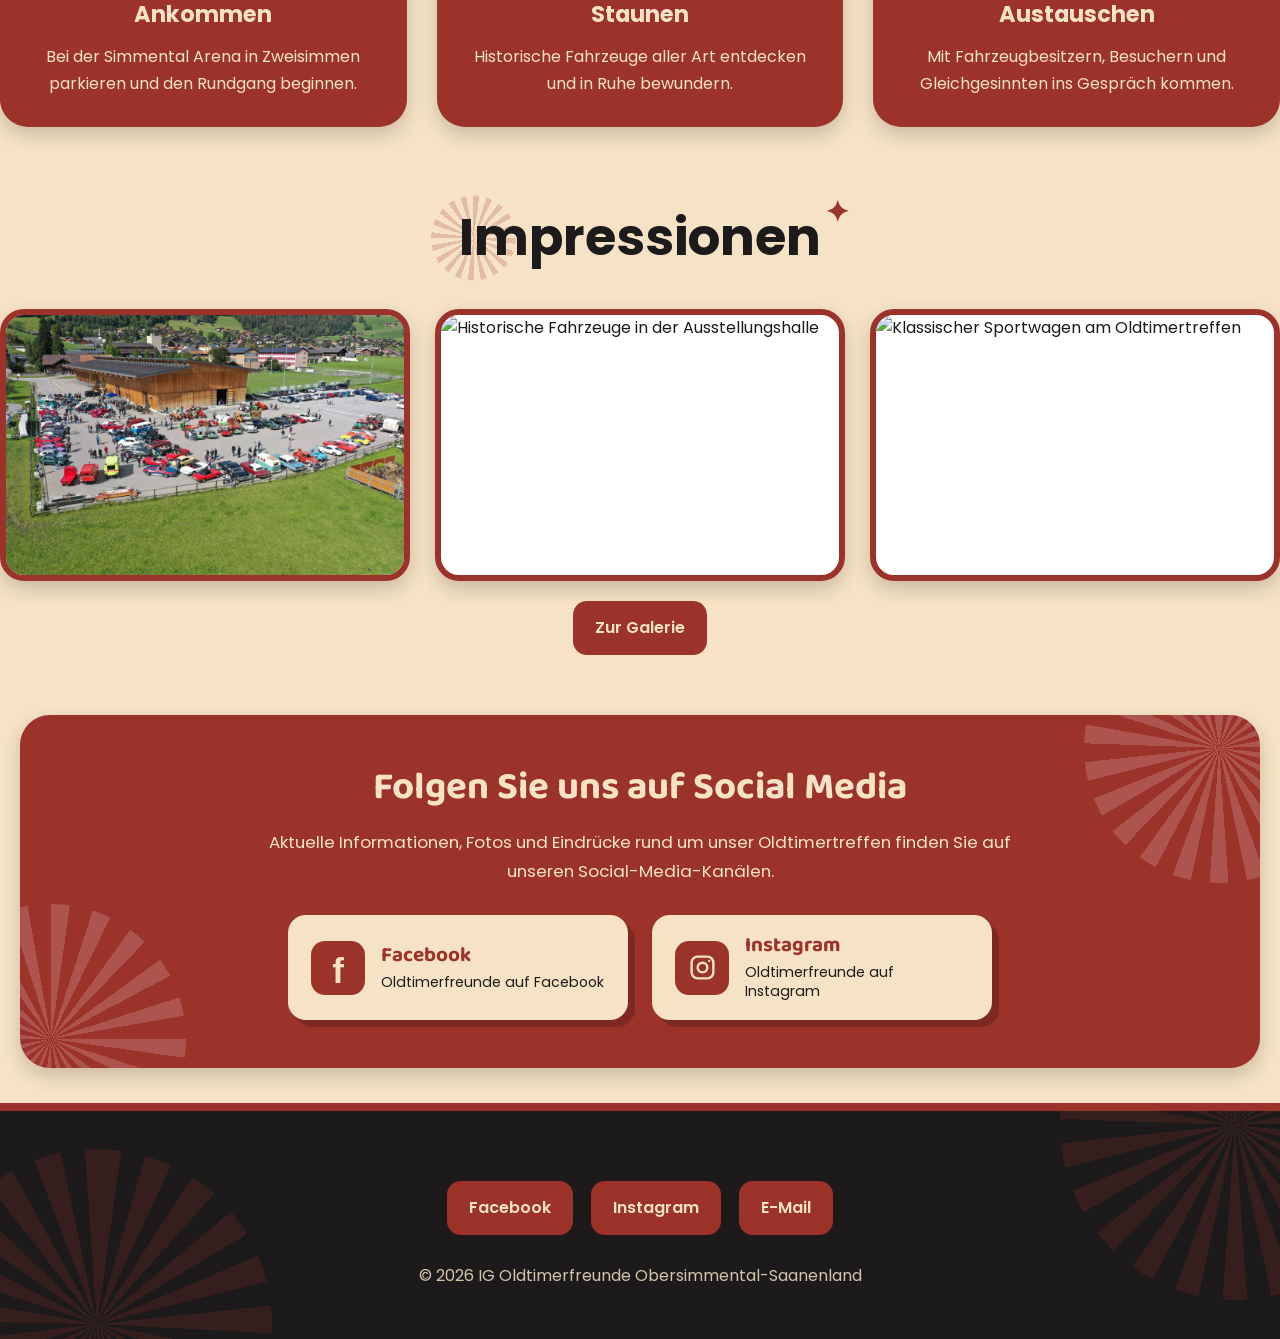
==== commit 87c93bf5: "Logo aus Open Graph entfernt" ====
--- a/index.html
+++ b/index.html
@@ -15,8 +15,6 @@
         <meta
             property="og:description"
             content="Offizielle Website des Oldtimertreffens 2026 in der Simmentalarena Zweisimmen." />
-
-        <meta property="og:image" content="https://oldtimerfreunde-ossa.ch/images/logo.png" />
 
         <meta property="og:url" content="https://oldtimerfreunde-ossa.ch/" />
 
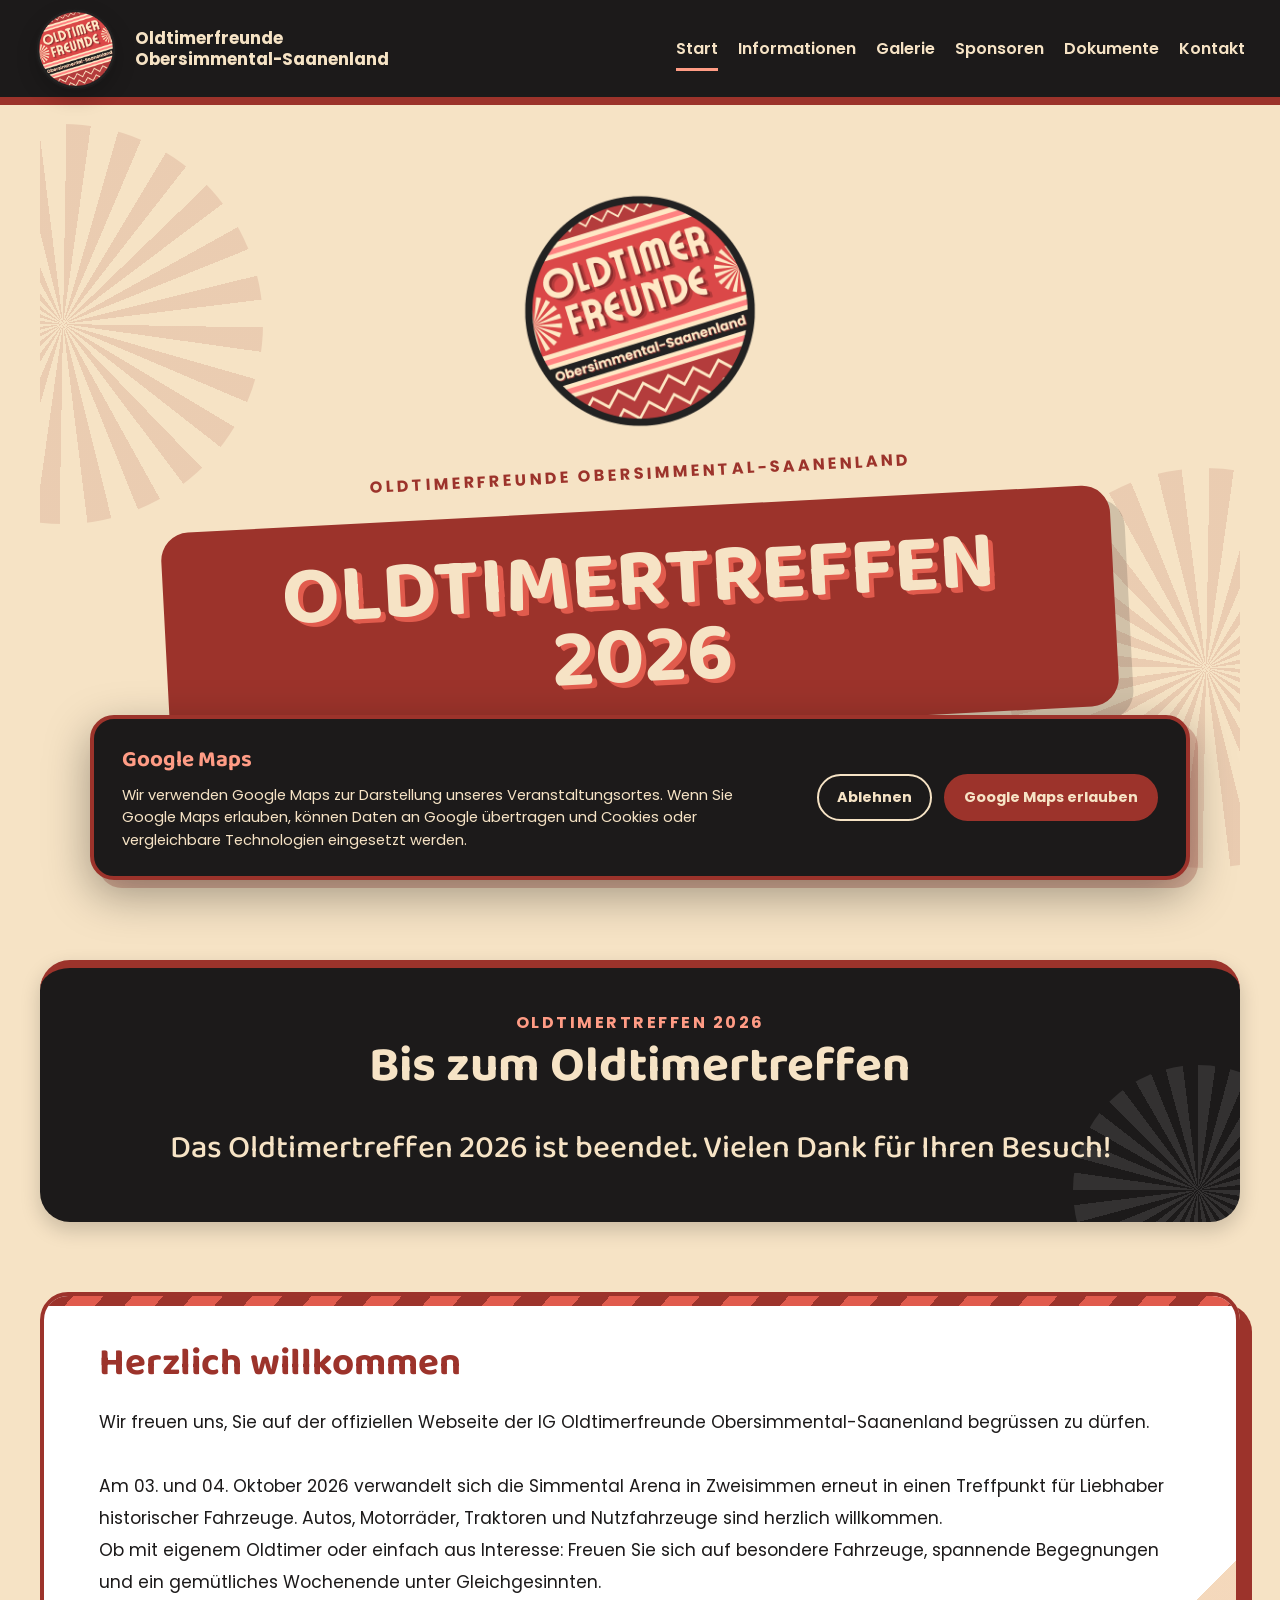
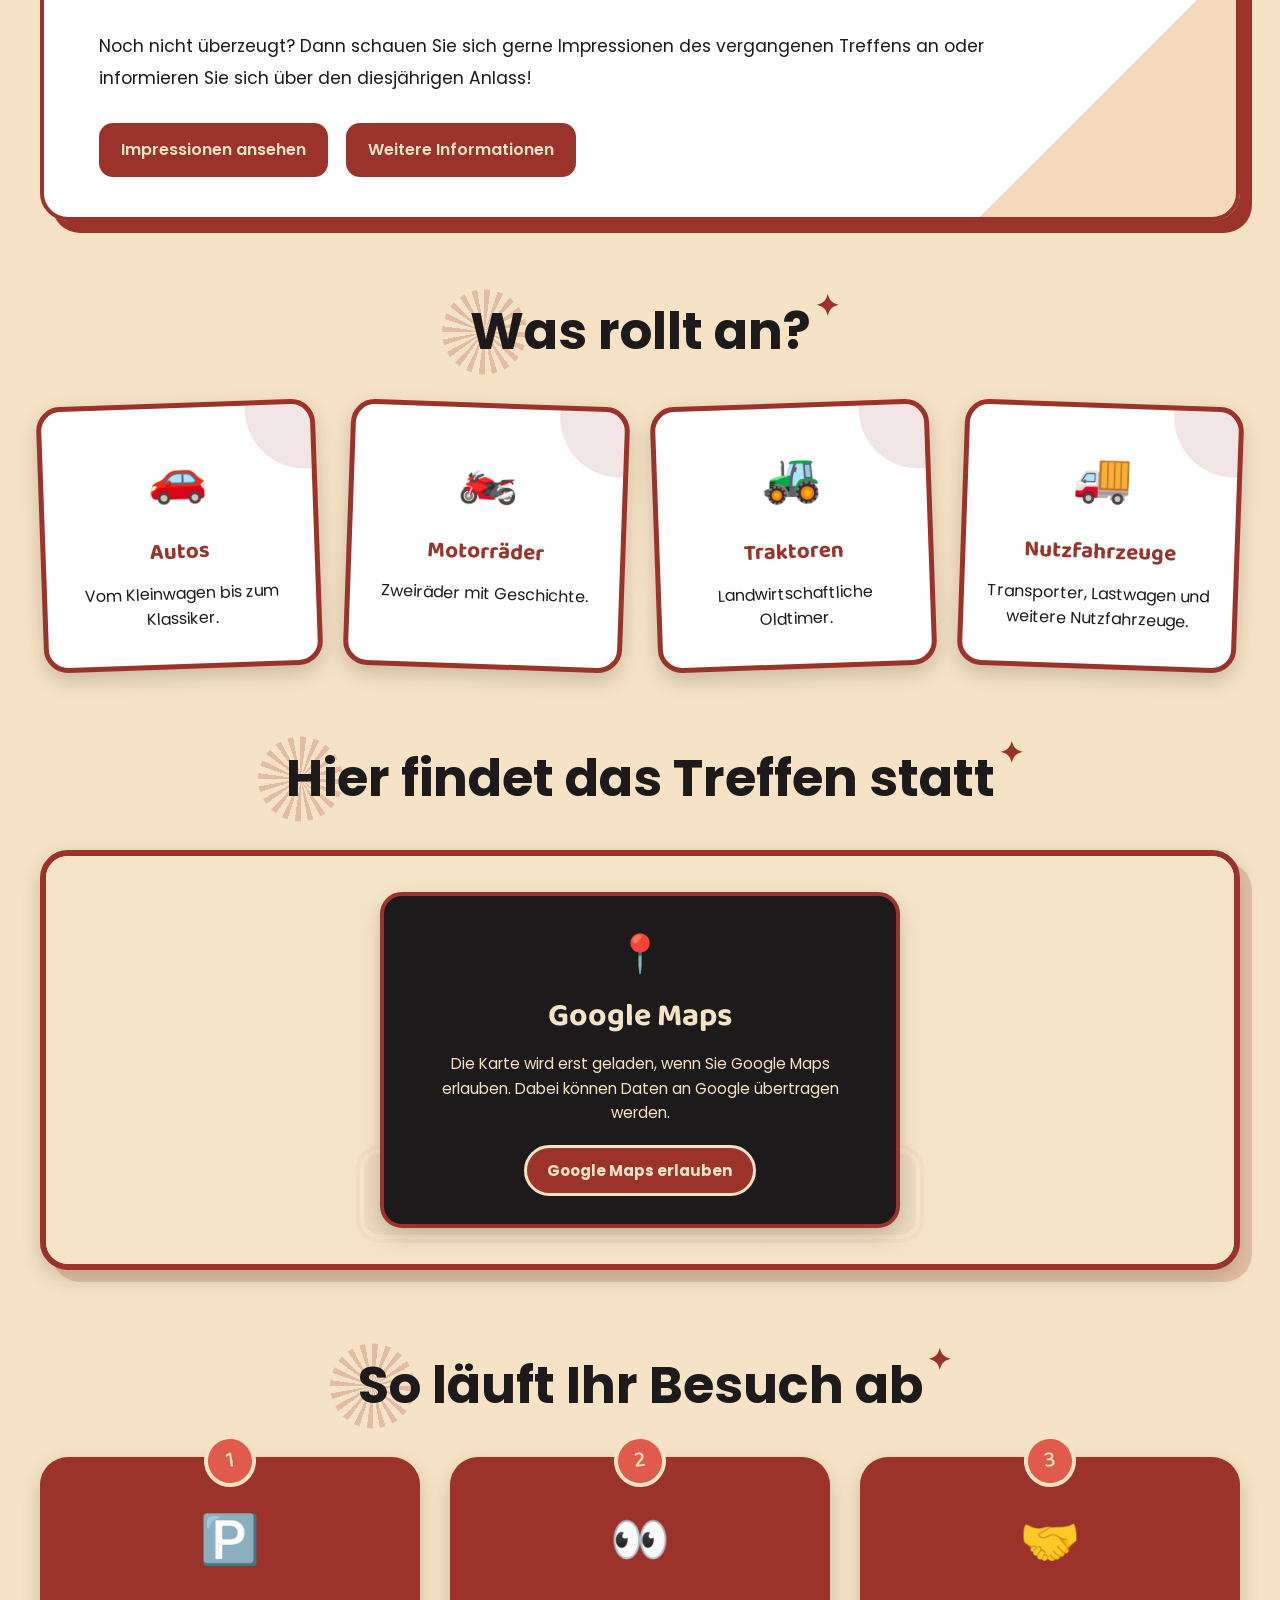
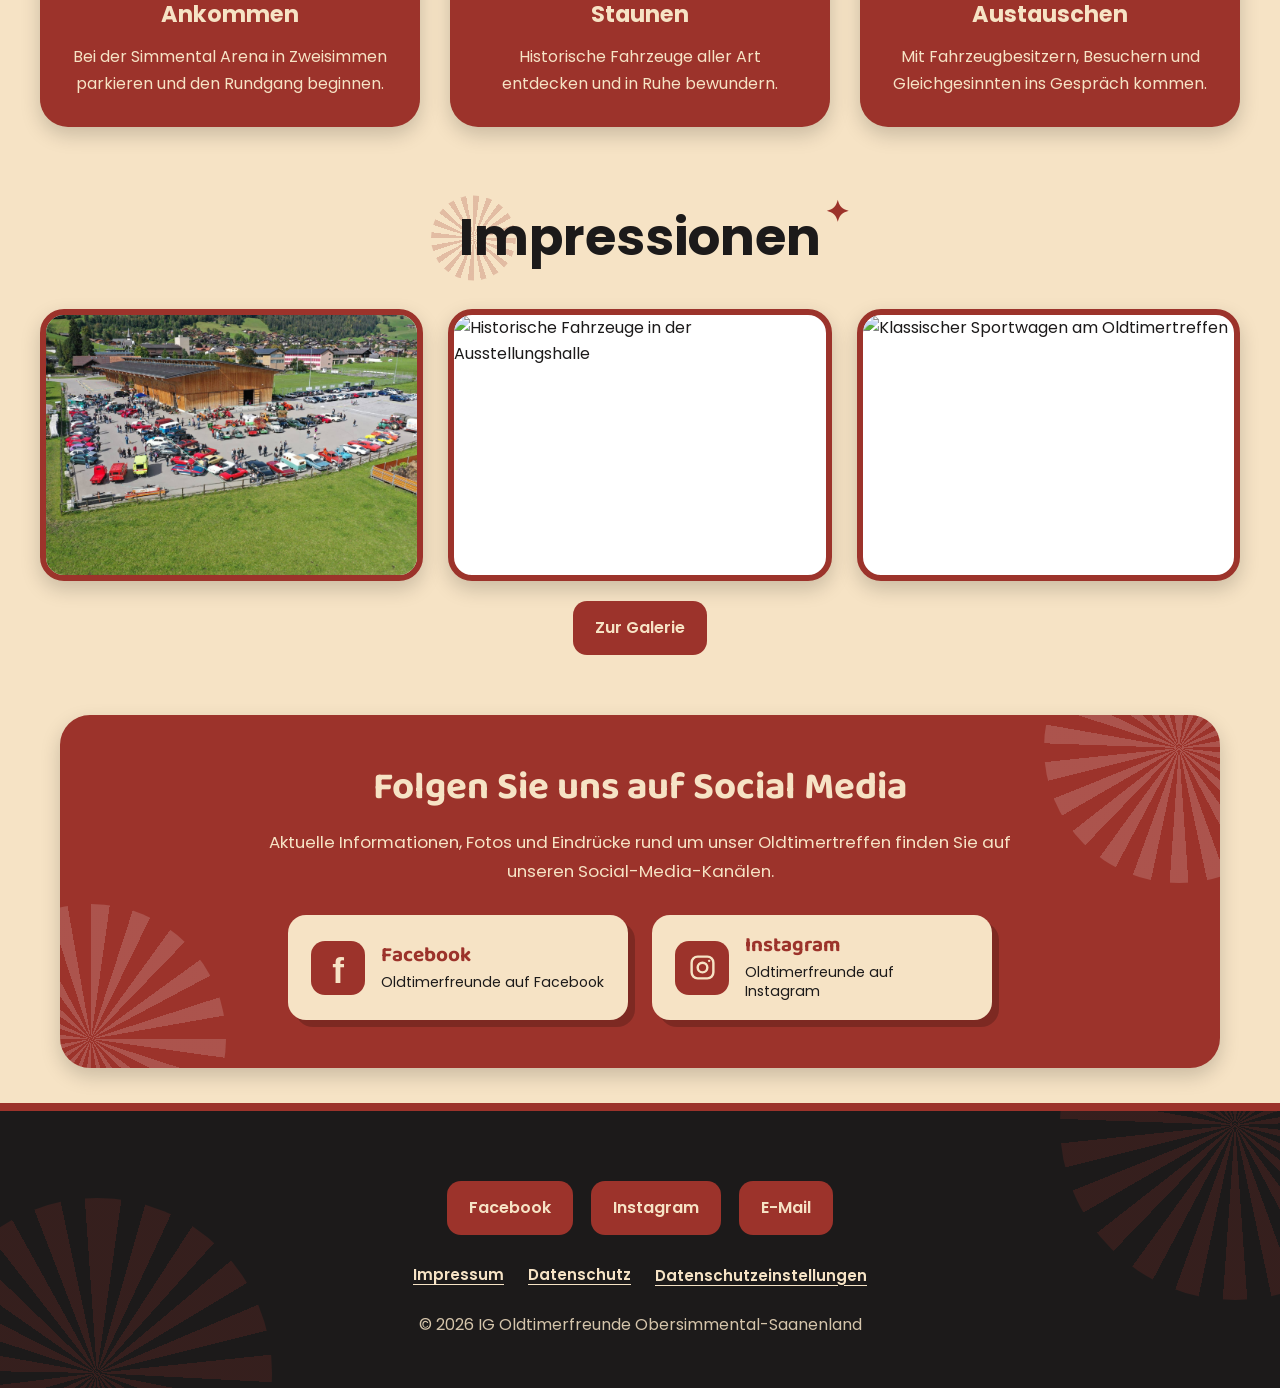
==== commit 1d8b52de: "Datenschutz, Consent-Banner, Seiten teilweise aktualisiert, Schriftarten lokal" ====
--- a/index.html
+++ b/index.html
@@ -21,13 +21,6 @@
         <meta property="og:type" content="website" />
 
         <meta property="og:locale" content="de_CH" />
-
-        <link rel="preconnect" href="https://fonts.googleapis.com" />
-        <link rel="preconnect" href="https://fonts.gstatic.com" crossorigin />
-
-        <link
-            href="https://fonts.googleapis.com/css2?family=Poppins:ital,wght@0,100;0,200;0,300;0,400;0,500;0,600;0,700;0,800;0,900;1,100;1,200;1,300;1,400;1,500;1,600;1,700;1,800;1,900&family=Baloo+2:wght@500;600;700;800&display=swap"
-            rel="stylesheet" />
 
         <link rel="icon" href="/images/logo.png" type="image/png" />
         <link rel="stylesheet" href="css/stylesheet.css" />
@@ -59,17 +52,35 @@
             <label for="nav-toggle" class="nav-toggle-label"> ☰ </label>
 
             <nav aria-label="Hauptnavigation">
-                <a href="/" class="active" aria-current="page"> Start </a>
-
-                <a href="/informationen/"> Informationen </a>
-
-                <a href="/galerie/"> Galerie </a>
-
-                <a href="/sponsoren/"> Sponsoren </a>
-
-                <a href="dokumente/"> Dokumente </a>
-
-                <a href="/kontakt/"> Kontakt </a>
+
+                <a
+                    href="./index.html"
+                    class="active"
+                    aria-current="page"
+                >
+                    Start
+                </a>
+
+                <a href="./informationen/index.html">
+                    Informationen
+                </a>
+
+                <a href="./galerie/index.html">
+                    Galerie
+                </a>
+
+                <a href="./sponsoren/index.html">
+                    Sponsoren
+                </a>
+
+                <a href="./dokumente/index.html">
+                    Dokumente
+                </a>
+
+                <a href="./kontakt/index.html">
+                    Kontakt
+                </a>
+
             </nav>
         </header>
 
@@ -206,38 +217,53 @@
             <!-- ================================================= -->
             <!-- STANDORT -->
             <!-- ================================================= -->
-
             <section class="location-section">
                 <h2 class="section-heading">Hier findet das Treffen statt</h2>
 
-                <div class="location-map-card">
-                    <iframe
-                        src="https://www.google.com/maps?q=Simmental%20Arena%2C%20Lenkstrasse%2021c%2C%203770%20Zweisimmen&output=embed"
-                        title="Karte mit Standort der Simmental Arena in Zweisimmen"
-                        loading="lazy"
-                        tabindex="-1"
-                        referrerpolicy="no-referrer-when-downgrade"></iframe>
-
-                    <a
-                        href="https://www.google.com/maps/search/?api=1&query=Simmental%20Arena%2C%20Lenkstrasse%2021c%2C%203770%20Zweisimmen"
-                        class="location-map-link"
-                        target="_blank"
-                        rel="noopener noreferrer"
-                        aria-label="Standort der Simmental Arena in Google Maps öffnen">
-                        <span class="location-map-label">
-                            <span class="location-map-icon" aria-hidden="true"> 📍 </span>
-
-                            <span class="location-map-text">
-                                <strong> Simmental Arena </strong>
-
-                                <small> Lenkstrasse 21c, 3770 Zweisimmen </small>
-                            </span>
-
-                            <span class="location-map-arrow" aria-hidden="true"> ↗ </span>
+            <div class="location-map-card">
+                <iframe
+                    data-google-maps
+                    data-src="https://www.google.com/maps?q=Simmental%20Arena%2C%20Lenkstrasse%2021c%2C%203770%20Zweisimmen&output=embed"
+                    title="Karte mit Standort der Simmental Arena in Zweisimmen"
+                    loading="lazy"
+                    tabindex="-1"
+                    referrerpolicy="no-referrer-when-downgrade"></iframe>
+
+                
+                <div class="map-consent-placeholder" data-map-placeholder>
+                    <div class="map-consent-content">
+                        <span class="map-consent-icon" aria-hidden="true"> 📍 </span>
+
+                        <h3>Google Maps</h3>
+
+                        <p>
+                            Die Karte wird erst geladen, wenn Sie Google Maps erlauben. Dabei können Daten an Google übertragen
+                            werden.
+                        </p>
+
+                        <button type="button" class="map-consent-load-button" data-map-accept>Google Maps erlauben</button>
+                    </div>
+                </div>
+
+                <a
+                    href="https://www.google.com/maps/search/?api=1&query=Simmental%20Arena%2C%20Lenkstrasse%2021c%2C%203770%20Zweisimmen"
+                    class="location-map-link"
+                    target="_blank"
+                    rel="noopener noreferrer"
+                    aria-label="Standort der Simmental Arena in Google Maps öffnen">
+                    <span class="location-map-label">
+                        <span class="location-map-icon" aria-hidden="true"> 📍 </span>
+
+                        <span class="location-map-text">
+                            <strong> Simmental Arena </strong>
+
+                            <small> Lenkstrasse 21c, 3770 Zweisimmen </small>
                         </span>
-                    </a>
-                </div>
-            </section>
+
+                        <span class="location-map-arrow" aria-hidden="true"> ↗ </span>
+                    </span>
+                </a>
+            </div>
 
             <!-- ================================================= -->
             <!-- BESUCH -->
@@ -361,22 +387,59 @@
         <!-- ================================================= -->
 
         <footer>
+
             <div class="button">
+
                 <a
                     href="https://www.facebook.com/share/1Cvqb2ysq7/?mibextid=wwXIfr"
                     target="_blank"
-                    rel="noopener noreferrer">
+                    rel="noopener noreferrer"
+                >
                     Facebook
                 </a>
 
-                <a href="https://www.instagram.com/oldtimerfreundeossa/" target="_blank" rel="noopener noreferrer">
+                <a
+                    href="https://www.instagram.com/oldtimerfreundeossa/"
+                    target="_blank"
+                    rel="noopener noreferrer"
+                >
                     Instagram
                 </a>
 
-                <a href="mailto:oldtimerfreunde.ossa@gmail.com"> E-Mail </a>
+                <a href="mailto:oldtimerfreunde.ossa@gmail.com">
+                    E-Mail
+                </a>
+
             </div>
 
-            <p>© 2026 IG Oldtimerfreunde Obersimmental-Saanenland</p>
+
+            <!-- RECHTLICHE LINKS -->
+
+            <div class="legal-links">
+
+                <a href="./impressum/index.html">
+                    Impressum
+                </a>
+
+                <a href="./datenschutz/index.html">
+                    Datenschutz
+                </a>
+
+                <button
+                    type="button"
+                    class="privacy-settings-button"
+                    data-consent-settings
+                >
+                    Datenschutzeinstellungen
+                </button>
+
+            </div>
+
+
+            <p>
+                © 2026 IG Oldtimerfreunde Obersimmental-Saanenland
+            </p>
+
         </footer>
 
         <!-- ================================================= -->
@@ -397,5 +460,7 @@
 
         <script src="../js/countdown.js"></script>
         <script src="../js/header.js"></script>
+        <script src="./js/consent.js"></script>
+    
     </body>
 </html>
--- a/css/stylesheet.css
+++ b/css/stylesheet.css
@@ -1,4 +1,84 @@
 /* ================================================= */
+/* LOKALE SCHRIFTARTEN */
+/* ================================================= */
+
+/* POPPINS */
+
+@font-face {
+    font-family: "Poppins";
+    src: url("../fonts/Poppins-Light.ttf") format("truetype");
+    font-weight: 300;
+    font-style: normal;
+    font-display: swap;
+}
+
+@font-face {
+    font-family: "Poppins";
+    src: url("../fonts/Poppins-Regular.ttf") format("truetype");
+    font-weight: 400;
+    font-style: normal;
+    font-display: swap;
+}
+
+@font-face {
+    font-family: "Poppins";
+    src: url("../fonts/Poppins-Medium.ttf") format("truetype");
+    font-weight: 500;
+    font-style: normal;
+    font-display: swap;
+}
+
+@font-face {
+    font-family: "Poppins";
+    src: url("../fonts/Poppins-SemiBold.ttf") format("truetype");
+    font-weight: 600;
+    font-style: normal;
+    font-display: swap;
+}
+
+@font-face {
+    font-family: "Poppins";
+    src: url("../fonts/Poppins-Bold.ttf") format("truetype");
+    font-weight: 700;
+    font-style: normal;
+    font-display: swap;
+}
+
+
+/* BALOO 2 */
+
+@font-face {
+    font-family: "Baloo 2";
+    src: url("../fonts/Baloo2-Medium.ttf") format("truetype");
+    font-weight: 500;
+    font-style: normal;
+    font-display: swap;
+}
+
+@font-face {
+    font-family: "Baloo 2";
+    src: url("../fonts/Baloo2-SemiBold.ttf") format("truetype");
+    font-weight: 600;
+    font-style: normal;
+    font-display: swap;
+}
+
+@font-face {
+    font-family: "Baloo 2";
+    src: url("../fonts/Baloo2-Bold.ttf") format("truetype");
+    font-weight: 700;
+    font-style: normal;
+    font-display: swap;
+}
+
+@font-face {
+    font-family: "Baloo 2";
+    src: url("../fonts/Baloo2-ExtraBold.ttf") format("truetype");
+    font-weight: 800;
+    font-style: normal;
+    font-display: swap;
+
+}/* ================================================= */
 /* ROOT */
 /* ================================================= */
 
@@ -71,8 +151,34 @@
 }
 
 /* ================================================= */
-/* HEADER */
-/* ================================================= */
+/* TABLET-RANDABSTAND (601px – 1024px) */
+/* ================================================= */
+/*
+   Viele Sektionen verlassen sich auf max-width + auto-Margin
+   zur Zentrierung, ohne eigenen Rand-Abstand. Auf Desktop-Breiten
+   greift die max-width, auf Handys gibt es eigene Regeln – dazwischen
+   (z.B. iPad) klebt der Inhalt sonst am Bildschirmrand.
+   Die Kopfzeile bekommt einen negativen Rand, damit sie weiterhin
+   randlos bleibt.
+*/
+:root {
+    --tablet-gutter: clamp(20px, 3.5vw, 40px);
+}
+
+@media (min-width: 601px) and (max-width: 1300px) {
+    body {
+        padding-left: var(--tablet-gutter);
+        padding-right: var(--tablet-gutter);
+    }
+
+    header,
+    footer {
+        margin-left: calc(var(--tablet-gutter) * -1);
+        margin-right: calc(var(--tablet-gutter) * -1);
+    }
+}
+
+
 
 header {
     position: sticky;
@@ -1790,20 +1896,7 @@
 /* RESPONSIVE BIS 800 PX */
 /* ================================================= */
 
-@media (max-width: 800px) {
-    header {
-        height: 85px;
-    }
-
-    .brand {
-        display: none;
-    }
-
-    .brand-logo {
-        width: 68px;
-        height: 68px;
-    }
-
+@media (max-width: 1024px) {
     .nav-toggle-label {
         display: block;
 
@@ -1815,7 +1908,7 @@
 
     nav {
         position: absolute;
-        top: 85px;
+        top: 105px;
         left: 0;
 
         display: none;
@@ -1834,9 +1927,76 @@
         display: flex;
     }
 
+    .info-box {
+        grid-template-columns: repeat(2, minmax(0, 1fr));
+
+        max-width: 680px;
+        margin-top: 25px;
+    }
+
+    .welcome {
+        padding: 30px;
+    }
+
+    .card-grid {
+        grid-template-columns: 1fr;
+    }
+
+    .card {
+        padding: 28px 22px;
+    }
+
+    .card h2 {
+        font-size: 1.7rem;
+    }
+
+    .page-header h1 {
+        font-size: 2.7rem;
+    }
+}
+
+@media (max-width: 650px) {
+    header {
+        height: 125px;
+        padding: 0 15px;
+    }
+
+    .header-left {
+        gap: 11px;
+        min-width: 0;
+    }
+
+    .brand-logo {
+        flex-shrink: 0;
+
+        width: 90px;
+        height: 90px;
+    }
+
+    .brand {
+        display: block;
+
+        color: var(--color-cream);
+
+        font-size: clamp(0.78rem, 2.6vw, 0.84rem);
+        font-weight: 700;
+        line-height: 1.2;
+    }
+
+    .nav-toggle-label {
+        flex-shrink: 0;
+
+        font-size: 2.15rem;
+        line-height: 1;
+    }
+
+    nav {
+        top: 125px;
+    }
+
     .hero {
-        min-height: calc(100vh - 85px);
-        min-height: calc(100svh - 85px);
+        min-height: calc(100vh - 125px);
+        min-height: calc(100svh - 125px);
 
         padding: 30px 18px 35px;
     }
@@ -1882,33 +2042,6 @@
 
         width: 175px;
         height: 175px;
-    }
-
-    .info-box {
-        grid-template-columns: repeat(2, minmax(0, 1fr));
-
-        max-width: 680px;
-        margin-top: 25px;
-    }
-
-    .welcome {
-        padding: 30px;
-    }
-
-    .card-grid {
-        grid-template-columns: 1fr;
-    }
-
-    .card {
-        padding: 28px 22px;
-    }
-
-    .card h2 {
-        font-size: 1.7rem;
-    }
-
-    .page-header h1 {
-        font-size: 2.7rem;
     }
 }
 
@@ -2606,8 +2739,12 @@
 
 .sponsor-company-grid {
     display: grid;
-    grid-template-columns: repeat(4, minmax(0, 1fr));
-    gap: 28px;
+    grid-template-columns: repeat(3, minmax(0, 1fr));
+    gap: 30px;
+    max-width: 1200px;
+    margin: 0 auto;
+    padding: 0 14px;
+    box-sizing: border-box
 }
 
 .sponsor-company-card {
@@ -2767,13 +2904,11 @@
 
 .private-sponsor-list {
     display: grid;
-    grid-template-columns: repeat(2, minmax(0, 1fr));
-    gap: 22px;
-
-    width: 100%;
-    max-width: 1050px;
-    margin: 35px auto 0;
-}
+    grid-template-columns: repeat(2, 1fr);
+    gap: 20px;
+  
+}
+
 
 .private-sponsor-name {
     display: flex;
@@ -2803,6 +2938,10 @@
         box-shadow 0.3s;
 }
 
+.private-sponsor-info {
+    margin-top: 20px;
+}
+
 .private-sponsor-name:hover {
     background: var(--color-red);
 
@@ -2939,8 +3078,10 @@
     }
 }
 
-.private-sponsor-list {
-    grid-template-columns: 1fr;
+@media (max-width: 700px) {
+    .private-sponsor-list {
+        grid-template-columns: 1fr;
+    }
 }
 
 .private-sponsor-name {
@@ -3886,57 +4027,7 @@
 /* MOBILE HEADER UND KLEINE UNTERTITEL */
 /* ================================================= */
 
-@media (max-width: 800px) {
-    /* Header etwas höher machen */
-    header {
-        height: 125px;
-        padding: 0 15px;
-    }
-
-    .header-left {
-        gap: 11px;
-        min-width: 0;
-    }
-
-    /* Logo etwas grösser */
-    .brand-logo {
-        flex-shrink: 0;
-
-        width: 90px;
-        height: 90px;
-    }
-
-    /* Vereinsname neben dem Logo wieder anzeigen */
-    .brand {
-        display: block;
-
-        color: var(--color-cream);
-
-        font-size: clamp(0.9rem, 2.6vw, 0.84rem);
-        font-weight: 700;
-        line-height: 1.2;
-        white-space: nowrap;
-    }
-
-    /* Hamburger-Menü */
-    .nav-toggle-label {
-        flex-shrink: 0;
-
-        font-size: 2.15rem;
-        line-height: 1;
-    }
-
-    /* Menü muss unter dem höheren Header beginnen */
-    nav {
-        top: 98px;
-    }
-
-    /* Höhe des Startbereichs anpassen */
-    .hero {
-        min-height: calc(100vh - 98px);
-        min-height: calc(100svh - 98px);
-    }
-}
+/* Header/Logo/Hero-Grössenanpassung jetzt im 650px-Block weiter oben */
 
 /* ================================================= */
 /* KLEINE UNTERTITEL AUF EINER ZEILE */
@@ -3975,4 +4066,804 @@
     .sponsor-cta .sponsor-cta-label {
         margin-bottom: 10px;
     }
+}
+
+/* ================================================= */
+/* HÜPFBURG */
+/* ================================================= */
+
+.bouncy-castle-card {
+    position: relative;
+    overflow: hidden;
+
+    width: 100%;
+
+    background: white;
+
+    border: 5px solid var(--color-red-dark);
+    border-radius: 28px;
+
+    box-shadow:
+        12px 12px 0 rgba(156, 51, 43, 0.18),
+        var(--shadow);
+}
+
+.bouncy-castle-image {
+    display: block;
+
+    width: 100%;
+    height: 430px;
+
+    object-fit: cover;
+}
+
+.bouncy-castle-content {
+    display: flex;
+    align-items: center;
+    gap: 22px;
+
+    padding: 26px 32px;
+
+    background: white;
+}
+
+.bouncy-castle-icon {
+    flex: 0 0 auto;
+
+    display: flex;
+    justify-content: center;
+    align-items: center;
+
+    width: 65px;
+    height: 65px;
+
+    background: var(--color-red-dark);
+
+    border-radius: 18px;
+
+    font-size: 2rem;
+}
+
+.bouncy-castle-content h3 {
+    margin: 0 0 5px;
+
+    color: var(--color-red-dark);
+
+    font-family: var(--font-display);
+    font-size: 1.8rem;
+}
+
+.bouncy-castle-content p {
+    margin: 0;
+
+    font-size: 1rem;
+    line-height: 1.6;
+}
+
+
+/* ================================================= */
+/* HÜPFBURG – HANDY */
+/* ================================================= */
+
+@media (max-width: 600px) {
+
+    .bouncy-castle-image {
+        height: 260px;
+    }
+
+    .bouncy-castle-content {
+        align-items: flex-start;
+        gap: 15px;
+
+        padding: 20px 18px;
+    }
+
+    .bouncy-castle-icon {
+        width: 50px;
+        height: 50px;
+
+        border-radius: 14px;
+
+        font-size: 1.5rem;
+    }
+
+    .bouncy-castle-content h3 {
+        font-size: 1.45rem;
+    }
+
+    .bouncy-castle-content p {
+        font-size: 0.92rem;
+    }
+}
+
+/* ================================================= */
+/* IMPRESSUM UND DATENSCHUTZ */
+/* ================================================= */
+
+.legal-content {
+    display: grid;
+    grid-template-columns: repeat(2, minmax(0, 1fr));
+    gap: 28px;
+
+    width: 100%;
+    max-width: 1200px;
+
+    margin: 0 auto 80px;
+}
+
+.legal-card {
+    position: relative;
+    overflow: hidden;
+
+    padding: 34px 36px;
+
+    background: white;
+
+    border: 4px solid var(--color-red-dark);
+    border-radius: 24px;
+
+    box-shadow:
+        9px 9px 0 rgba(156, 51, 43, 0.16),
+        var(--shadow);
+}
+
+.legal-card h2 {
+    margin: 0 0 18px;
+
+    color: var(--color-red-dark);
+
+    font-family: var(--font-display);
+    font-size: 1.7rem;
+    line-height: 1.15;
+}
+
+.legal-card p {
+    margin: 0 0 16px;
+
+    line-height: 1.7;
+}
+
+.legal-card p:last-child {
+    margin-bottom: 0;
+}
+
+.legal-card ul {
+    margin: 0 0 18px;
+    padding-left: 22px;
+}
+
+.legal-card li {
+    margin-bottom: 6px;
+    line-height: 1.55;
+}
+
+.legal-card a {
+    color: var(--color-red-dark);
+    font-weight: 600;
+
+    text-decoration: underline;
+    text-underline-offset: 3px;
+}
+
+.legal-card a:hover {
+    color: var(--color-red);
+}
+
+
+/* ================================================= */
+/* FOOTER RECHTLICHE LINKS */
+/* ================================================= */
+
+.legal-links {
+    position: relative;
+    z-index: 2;
+
+    display: flex;
+    justify-content: center;
+    flex-wrap: wrap;
+    gap: 24px;
+
+    margin: 15px 0 25px;
+}
+
+.legal-links a {
+    color: var(--color-cream);
+
+    font-size: 0.95rem;
+    font-weight: 600;
+
+    text-decoration: underline;
+    text-underline-offset: 4px;
+
+    transition: color 0.25s;
+}
+
+.legal-links a:hover,
+.legal-links a[aria-current="page"] {
+    color: var(--color-pink);
+}
+
+
+/* ================================================= */
+/* HANDY */
+/* ================================================= */
+
+@media (max-width: 800px) {
+
+    .legal-content {
+        grid-template-columns: 1fr;
+
+        gap: 22px;
+
+        margin-bottom: 60px;
+    }
+
+    .legal-card {
+        padding: 26px 22px;
+
+        border-width: 3px;
+        border-radius: 20px;
+
+        box-shadow:
+            7px 7px 0 rgba(156, 51, 43, 0.16),
+            var(--shadow);
+    }
+
+    .legal-card h2 {
+        font-size: 1.45rem;
+    }
+
+    .legal-card p,
+    .legal-card li {
+        font-size: 0.95rem;
+    }
+
+}
+
+/* ================================================= */
+/* GOOGLE MAPS CONSENT */
+/* ================================================= */
+
+.location-map-card {
+    position: relative;
+}
+
+
+/* ================================================= */
+/* MAPS PLATZHALTER */
+/* ================================================= */
+
+.map-consent-placeholder {
+    position: absolute;
+    inset: 0;
+    z-index: 5;
+
+    display: flex;
+    justify-content: center;
+    align-items: center;
+
+    padding: 25px;
+
+    background:
+        linear-gradient(
+            rgba(246, 227, 197, 0.96),
+            rgba(246, 227, 197, 0.96)
+        );
+}
+
+.map-consent-placeholder.hidden {
+    display: none;
+}
+
+
+.map-consent-content {
+    width: 100%;
+    max-width: 520px;
+
+    padding: 28px 30px;
+
+    text-align: center;
+
+    background: var(--color-black);
+    color: var(--color-cream);
+
+    border: 4px solid var(--color-red-dark);
+    border-radius: 22px;
+
+    box-shadow: var(--shadow);
+}
+
+
+.map-consent-icon {
+    display: block;
+
+    margin-bottom: 8px;
+
+    font-size: 2.3rem;
+}
+
+
+.map-consent-content h3 {
+    margin: 0 0 10px;
+
+    color: var(--color-cream);
+
+    font-family: var(--font-display);
+    font-size: 2rem;
+}
+
+
+.map-consent-content p {
+    max-width: 430px;
+
+    margin: 0 auto 20px;
+
+    font-size: 0.95rem;
+    line-height: 1.6;
+}
+
+
+.map-consent-load-button {
+    padding: 11px 20px;
+
+    color: var(--color-cream);
+
+    background: var(--color-red-dark);
+
+    border: 3px solid var(--color-cream);
+    border-radius: 999px;
+
+    font-family: inherit;
+    font-size: 0.95rem;
+    font-weight: 700;
+
+    cursor: pointer;
+
+    transition:
+        background 0.25s,
+        transform 0.25s;
+}
+
+
+.map-consent-load-button:hover {
+    background: var(--color-red);
+
+    transform: translateY(-2px);
+}
+
+
+/* ================================================= */
+/* CONSENT BANNER */
+/* ================================================= */
+
+.consent-banner {
+    position: fixed;
+
+    left: 20px;
+    right: 20px;
+    bottom: 20px;
+
+    z-index: 9999;
+
+    max-width: 1100px;
+
+    margin: 0 auto;
+
+    color: var(--color-cream);
+
+    background: var(--color-black);
+
+    border: 4px solid var(--color-red-dark);
+    border-radius: 24px;
+
+    box-shadow:
+        0 15px 45px rgba(0, 0, 0, 0.35),
+        8px 8px 0 rgba(156, 51, 43, 0.28);
+}
+
+
+.consent-banner-content {
+    display: flex;
+    justify-content: space-between;
+    align-items: center;
+
+    gap: 30px;
+
+    padding: 24px 28px;
+}
+
+
+.consent-banner-text {
+    flex: 1;
+}
+
+
+.consent-banner-text strong {
+    display: block;
+
+    margin-bottom: 5px;
+
+    color: var(--color-pink);
+
+    font-family: var(--font-display);
+    font-size: 1.4rem;
+}
+
+
+.consent-banner-text p {
+    margin: 0;
+
+    max-width: 720px;
+
+    font-size: 0.92rem;
+    line-height: 1.55;
+}
+
+
+.consent-banner-buttons {
+    display: flex;
+    gap: 12px;
+
+    flex-shrink: 0;
+}
+
+
+.consent-button {
+    padding: 11px 18px;
+
+    border-radius: 999px;
+
+    font-family: inherit;
+    font-size: 0.9rem;
+    font-weight: 700;
+
+    cursor: pointer;
+
+    transition:
+        transform 0.25s,
+        background 0.25s,
+        color 0.25s;
+}
+
+
+.consent-button:hover {
+    transform: translateY(-2px);
+}
+
+
+.consent-reject {
+    color: var(--color-cream);
+
+    background: transparent;
+
+    border: 2px solid var(--color-cream);
+}
+
+
+.consent-reject:hover {
+    background: rgba(255, 255, 255, 0.1);
+}
+
+
+.consent-accept {
+    color: var(--color-cream);
+
+    background: var(--color-red-dark);
+
+    border: 2px solid var(--color-red-dark);
+}
+
+
+.consent-accept:hover {
+    background: var(--color-red);
+    border-color: var(--color-red);
+}
+
+
+/* ================================================= */
+/* CONSENT – HANDY */
+/* ================================================= */
+
+@media (max-width: 700px) {
+
+    .consent-banner {
+        left: 12px;
+        right: 12px;
+        bottom: 12px;
+
+        border-width: 3px;
+        border-radius: 20px;
+    }
+
+
+    .consent-banner-content {
+        flex-direction: column;
+        align-items: stretch;
+
+        gap: 18px;
+
+        padding: 20px;
+    }
+
+
+    .consent-banner-buttons {
+        width: 100%;
+    }
+
+
+    .consent-button {
+        flex: 1;
+
+        padding: 11px 10px;
+
+        font-size: 0.82rem;
+    }
+
+
+    .map-consent-placeholder {
+        padding: 15px;
+    }
+
+
+    .map-consent-content {
+        padding: 22px 18px;
+
+        border-width: 3px;
+        border-radius: 18px;
+    }
+
+
+    .map-consent-content h3 {
+        font-size: 1.55rem;
+    }
+
+
+    .map-consent-content p {
+        font-size: 0.85rem;
+    }
+
+}
+
+.privacy-settings-button {
+    padding: 0;
+
+    color: var(--color-cream);
+    background: none;
+
+    border: 0;
+
+    font-family: inherit;
+    font-size: 0.95rem;
+    font-weight: 600;
+
+    text-decoration: underline;
+    text-underline-offset: 4px;
+
+    cursor: pointer;
+
+    transition: color 0.25s;
+}
+
+.privacy-settings-button:hover {
+    color: var(--color-pink);
+}
+
+/* ================================================= */
+/* HÜPFBURG IN INFO-KARTE */
+/* ================================================= */
+
+.bouncy-castle-image-frame {
+    position: relative;
+    overflow: hidden;
+
+    width: 100%;
+
+    margin-bottom: 10px;
+
+    background: var(--color-cream);
+
+    border: 5px solid var(--color-cream);
+    border-radius: 20px;
+
+    box-shadow:
+        0 0 0 3px var(--color-red-dark),
+        7px 7px 0 rgba(156, 51, 43, 0.18);
+
+    transform: rotate(-1deg);
+}
+
+.bouncy-castle-info-image {
+    display: block;
+
+    width: 100%;
+    height: 308px;
+
+    object-fit: cover;
+
+    border-radius: 14px;
+
+    transition: transform 0.4s ease;
+}
+
+.bouncy-castle-info-card:hover .bouncy-castle-info-image {
+    transform: scale(1.035);
+}
+
+
+/* KLEINES SCHILD AUF DEM FOTO */
+
+.bouncy-castle-image-label {
+    position: absolute;
+
+    left: 16px;
+    bottom: 16px;
+
+    padding: 8px 15px;
+
+    color: var(--color-cream);
+    background: var(--color-red-dark);
+
+    border: 3px solid var(--color-cream);
+    border-radius: 999px;
+
+    font-family: var(--font-display);
+    font-size: 1rem;
+    font-weight: 700;
+
+    box-shadow: 3px 4px 0 rgba(0, 0, 0, 0.18);
+}
+
+
+/* ================================================= */
+/* HANDY */
+/* ================================================= */
+
+@media (max-width: 600px) {
+
+    .bouncy-castle-image-frame {
+        margin-bottom: 20px;
+
+        border-width: 4px;
+        border-radius: 17px;
+    }
+
+    .bouncy-castle-info-image {
+        height: 190px;
+
+        border-radius: 12px;
+    }
+
+    .bouncy-castle-image-label {
+        left: 12px;
+        bottom: 12px;
+
+        padding: 6px 12px;
+
+        font-size: 0.9rem;
+    }
+}
+
+/* ================================================= */
+/* 404 SEITE */
+/* ================================================= */
+
+.error-page {
+    display: flex;
+    justify-content: center;
+    align-items: center;
+
+    width: 100%;
+    min-height: 650px;
+
+    padding: 70px 20px;
+}
+
+.error-card {
+    position: relative;
+    overflow: hidden;
+
+    width: 100%;
+    max-width: 850px;
+
+    padding: 55px 45px;
+
+    text-align: center;
+
+    background: white;
+
+    border: 5px solid var(--color-red-dark);
+    border-radius: 30px;
+
+    box-shadow:
+        12px 12px 0 rgba(156, 51, 43, 0.18),
+        var(--shadow);
+}
+
+.error-number {
+    display: block;
+
+    margin-bottom: -10px;
+
+    color: var(--color-red-dark);
+
+    font-family: var(--font-display);
+    font-size: clamp(6rem, 15vw, 10rem);
+    font-weight: 800;
+    line-height: 0.9;
+}
+
+.error-label {
+    display: inline-block;
+
+    margin: 25px 0 18px;
+    padding: 7px 16px;
+
+    color: var(--color-cream);
+    background: var(--color-red-dark);
+
+    border-radius: 999px;
+
+    font-size: 0.85rem;
+    font-weight: 700;
+    letter-spacing: 1px;
+    text-transform: uppercase;
+
+    transform: rotate(-2deg);
+}
+
+.error-card h1 {
+    margin: 0 0 18px;
+
+    color: var(--color-black);
+
+    font-family: var(--font-display);
+    font-size: clamp(2.2rem, 6vw, 4rem);
+    line-height: 1;
+}
+
+.error-text {
+    max-width: 620px;
+
+    margin: 0 auto 10px;
+
+    font-size: 1.05rem;
+    line-height: 1.7;
+}
+
+.error-card .button {
+    margin-top: 30px;
+}
+
+
+/* ================================================= */
+/* 404 – HANDY */
+/* ================================================= */
+
+@media (max-width: 600px) {
+
+    .error-page {
+        min-height: 520px;
+
+        padding: 45px 15px;
+    }
+
+    .error-card {
+        padding: 40px 20px;
+
+        border-width: 4px;
+        border-radius: 24px;
+    }
+
+    .error-number {
+        font-size: 6.5rem;
+    }
+
+    .error-label {
+        font-size: 0.7rem;
+    }
+
+    .error-text {
+        font-size: 0.95rem;
+    }
+
 }
